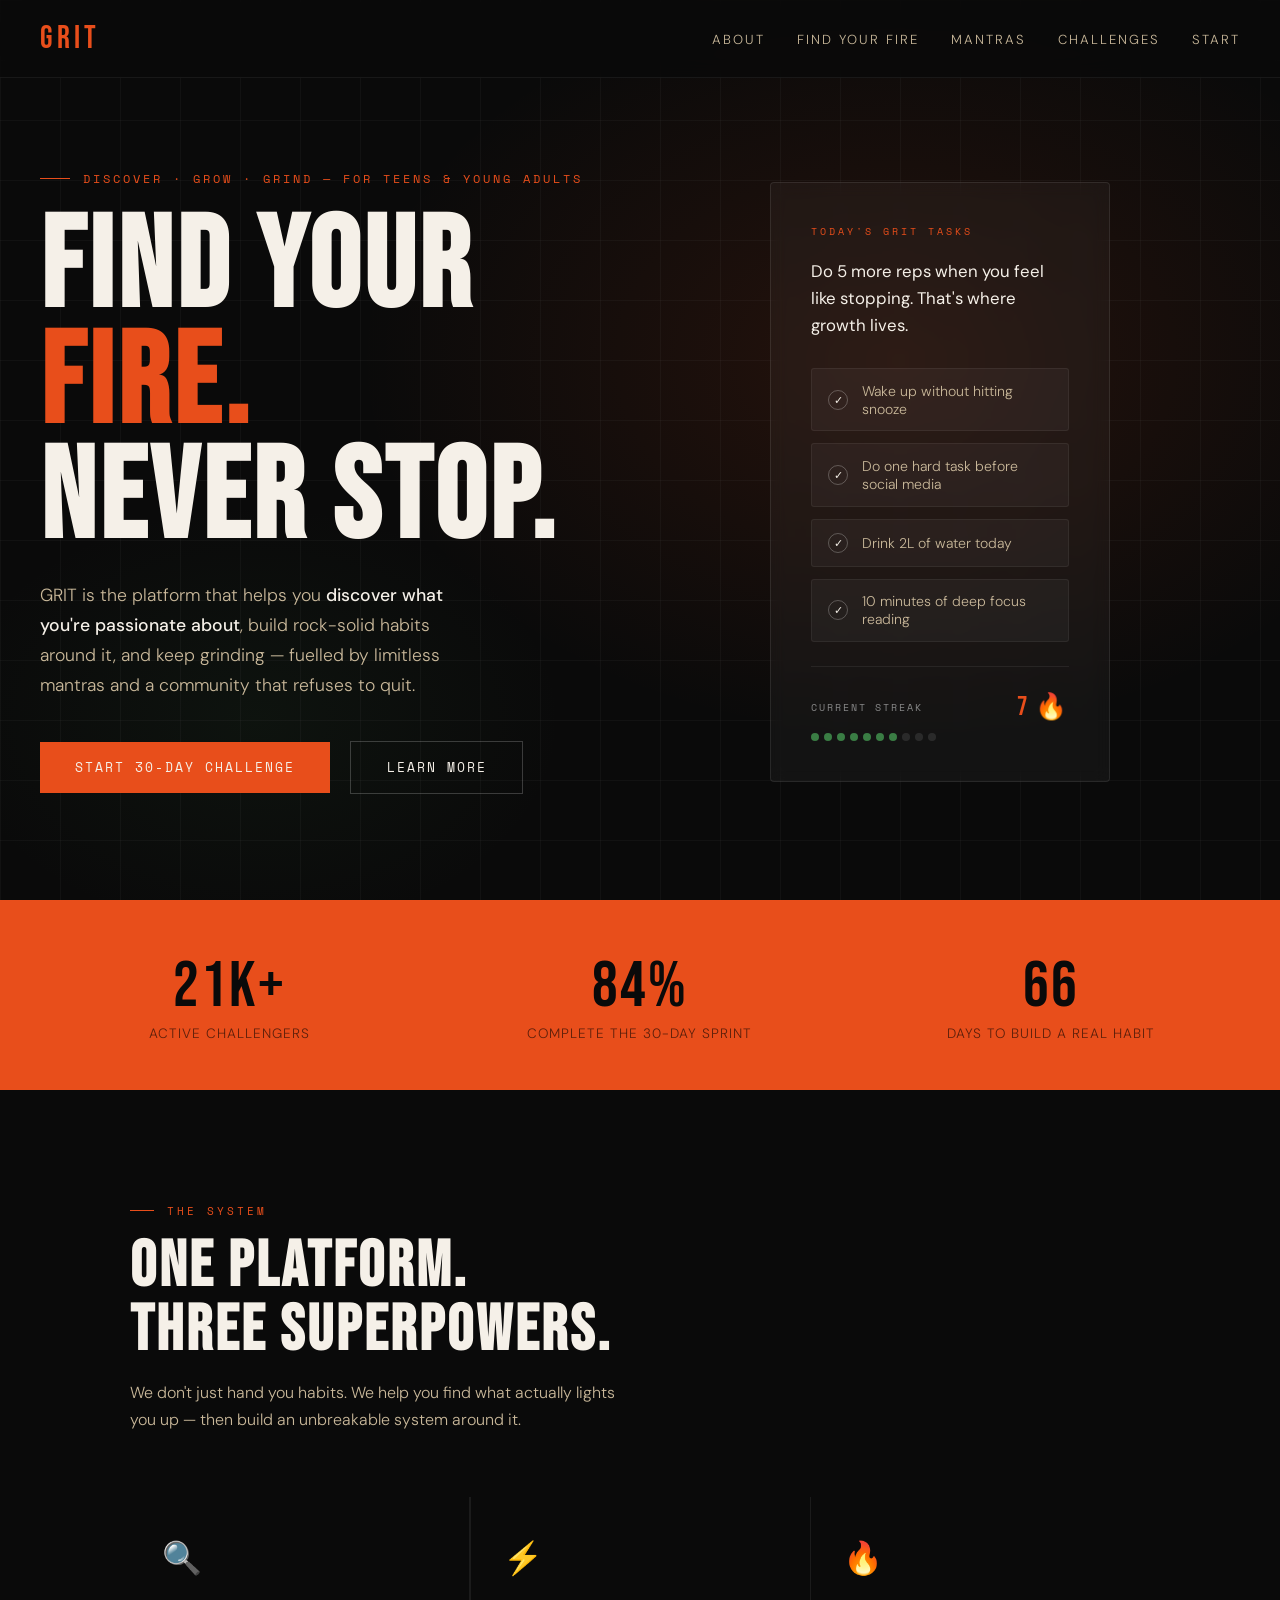
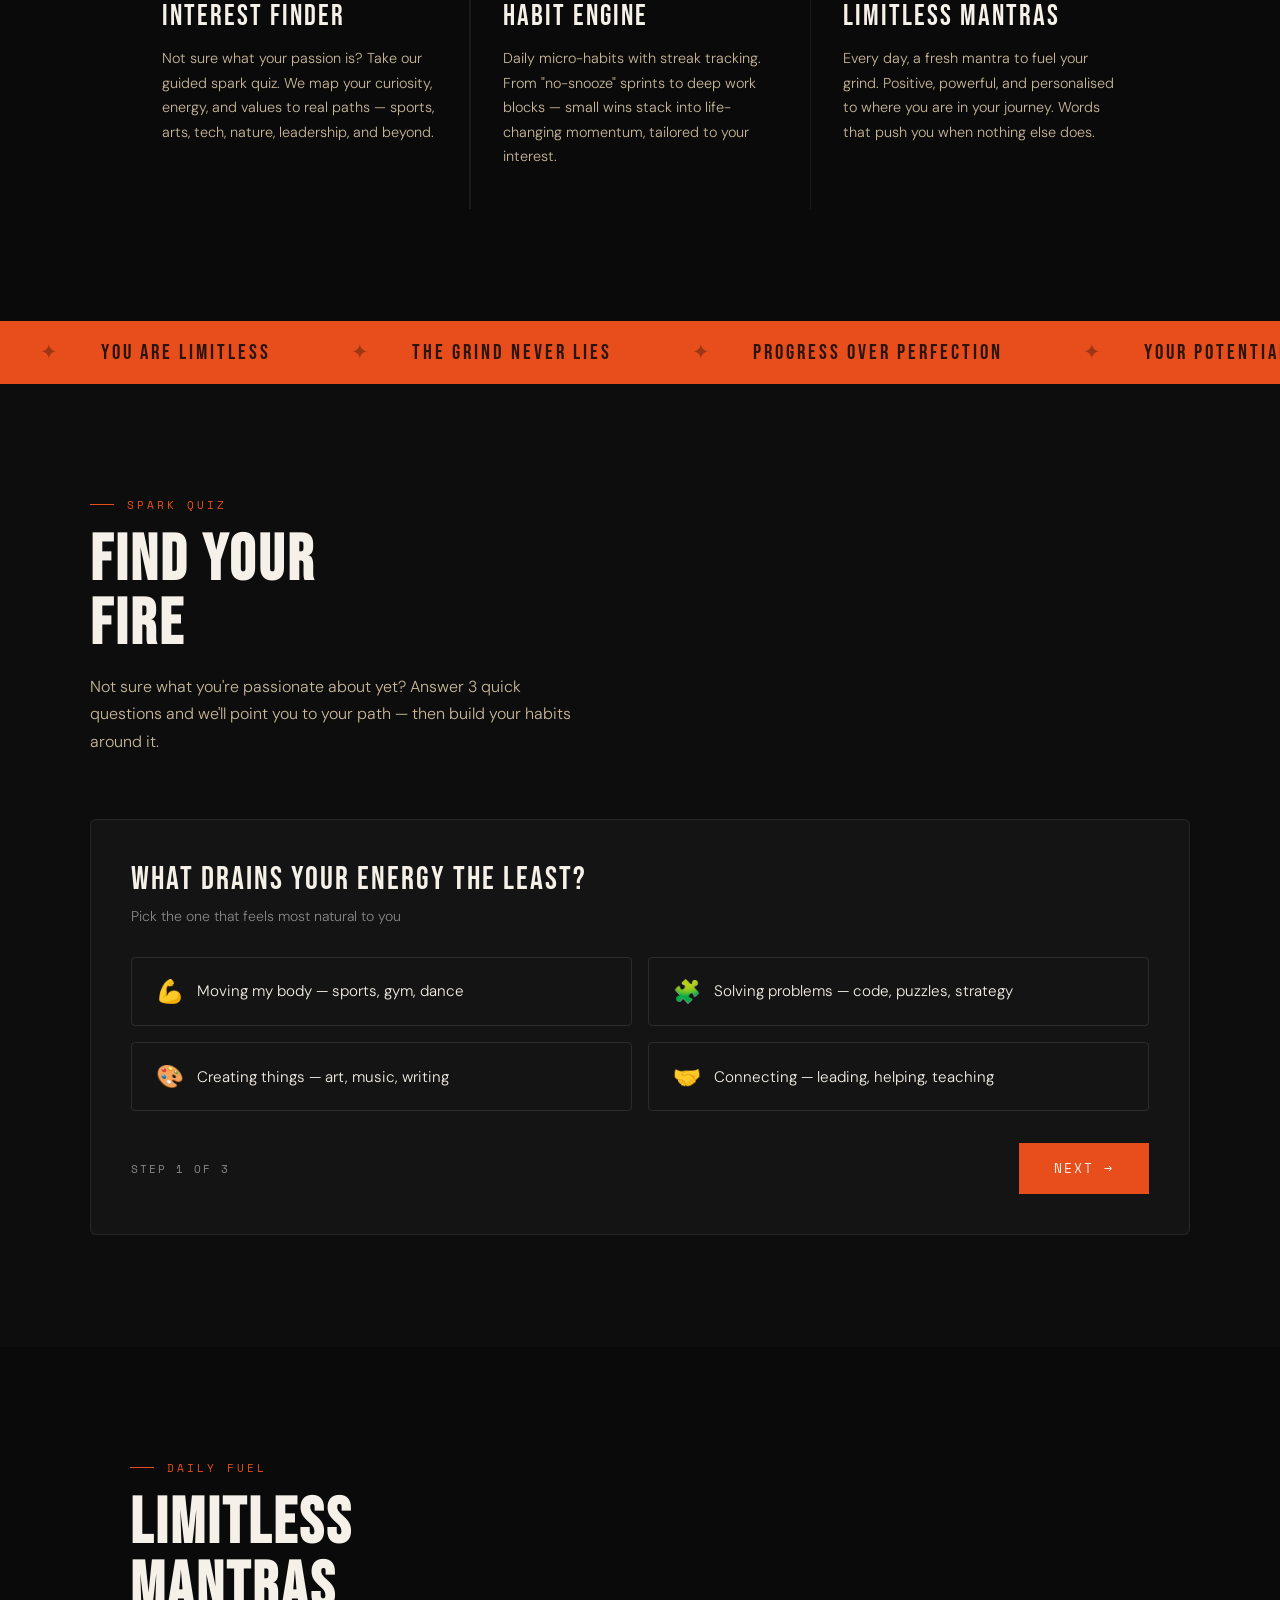
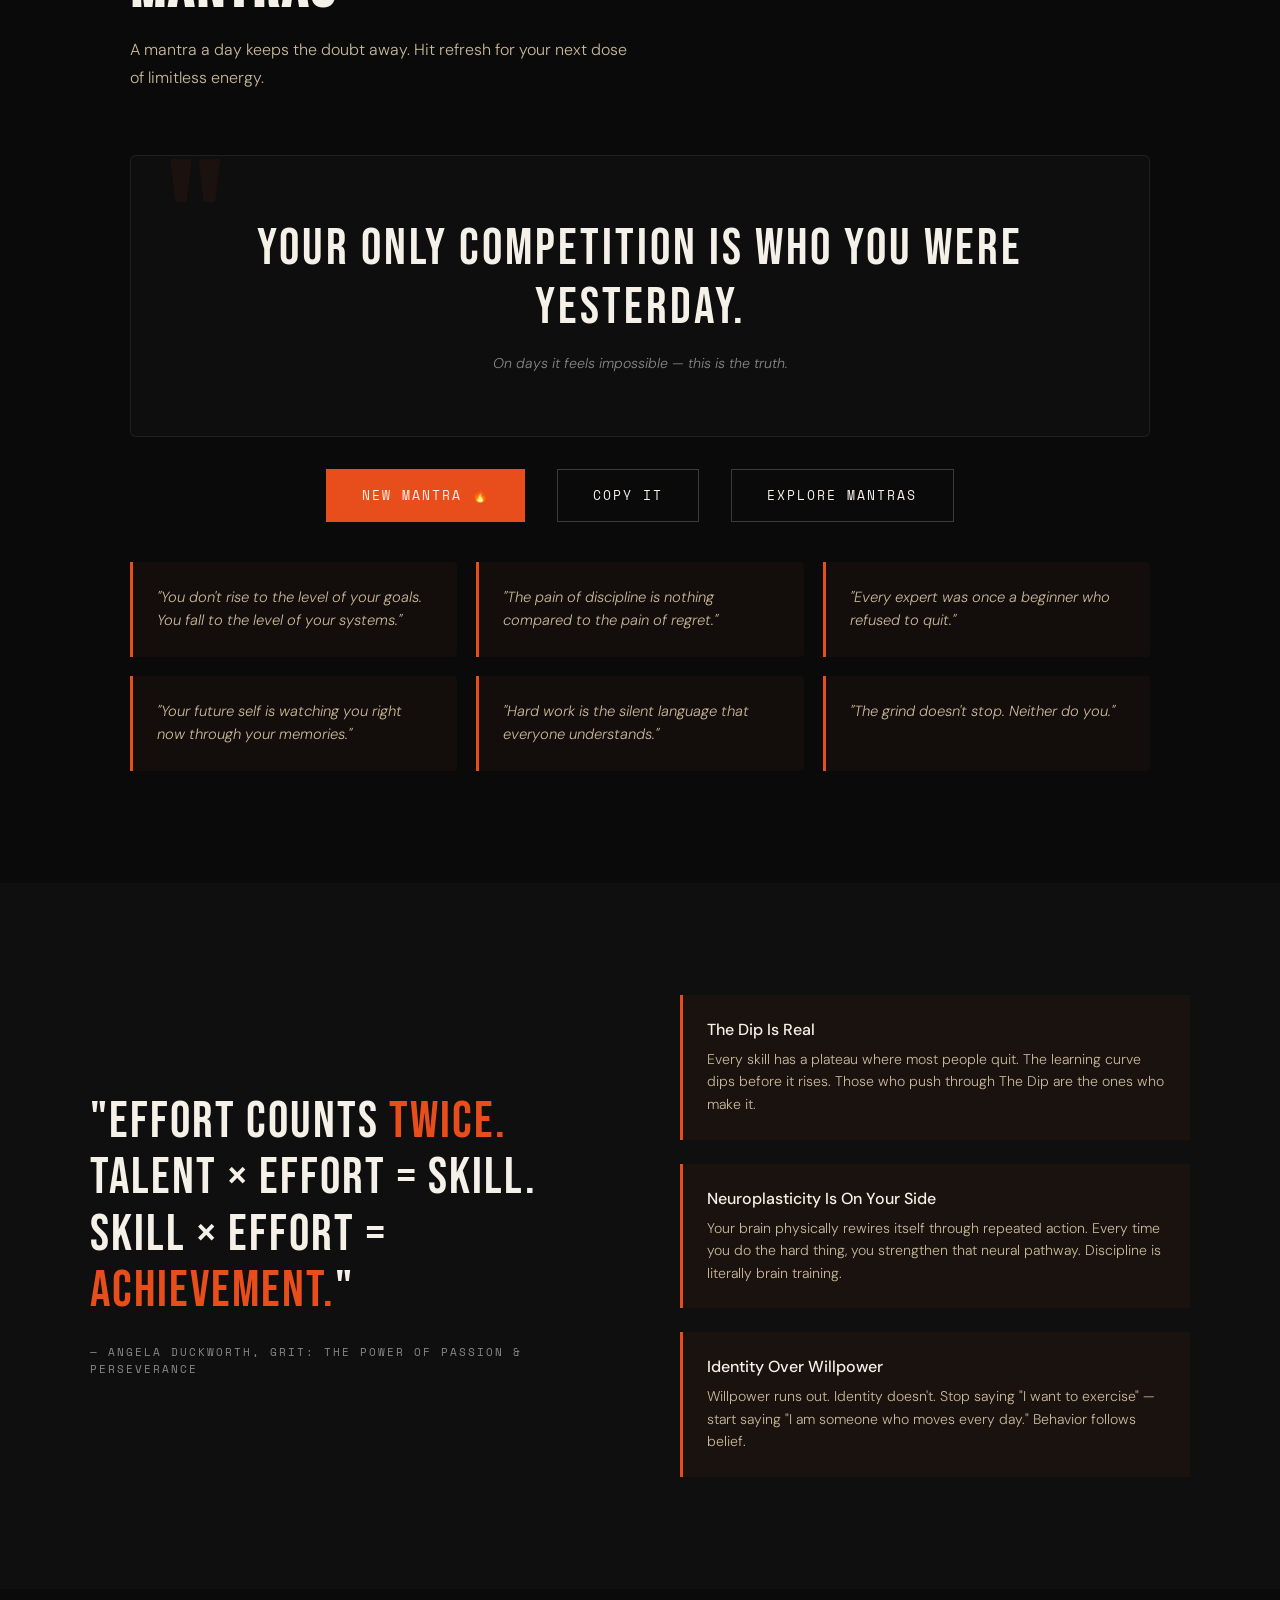
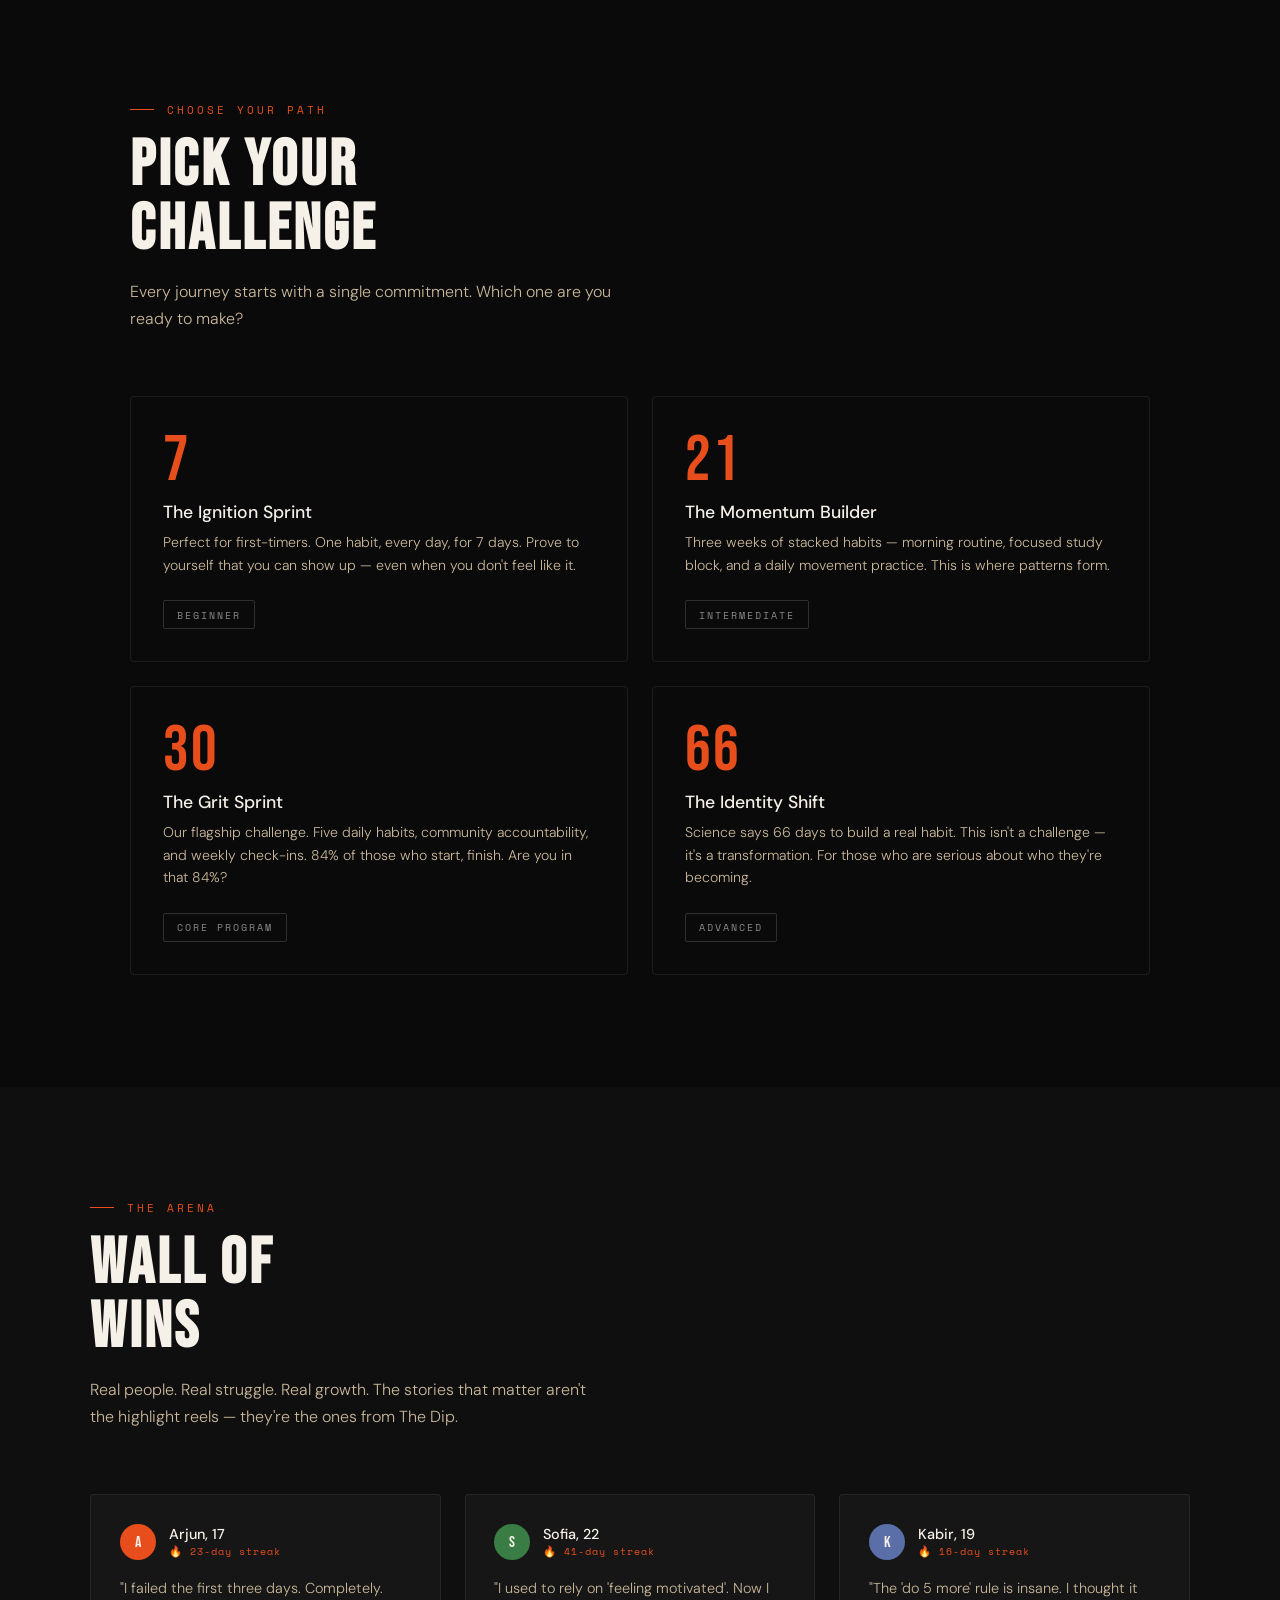
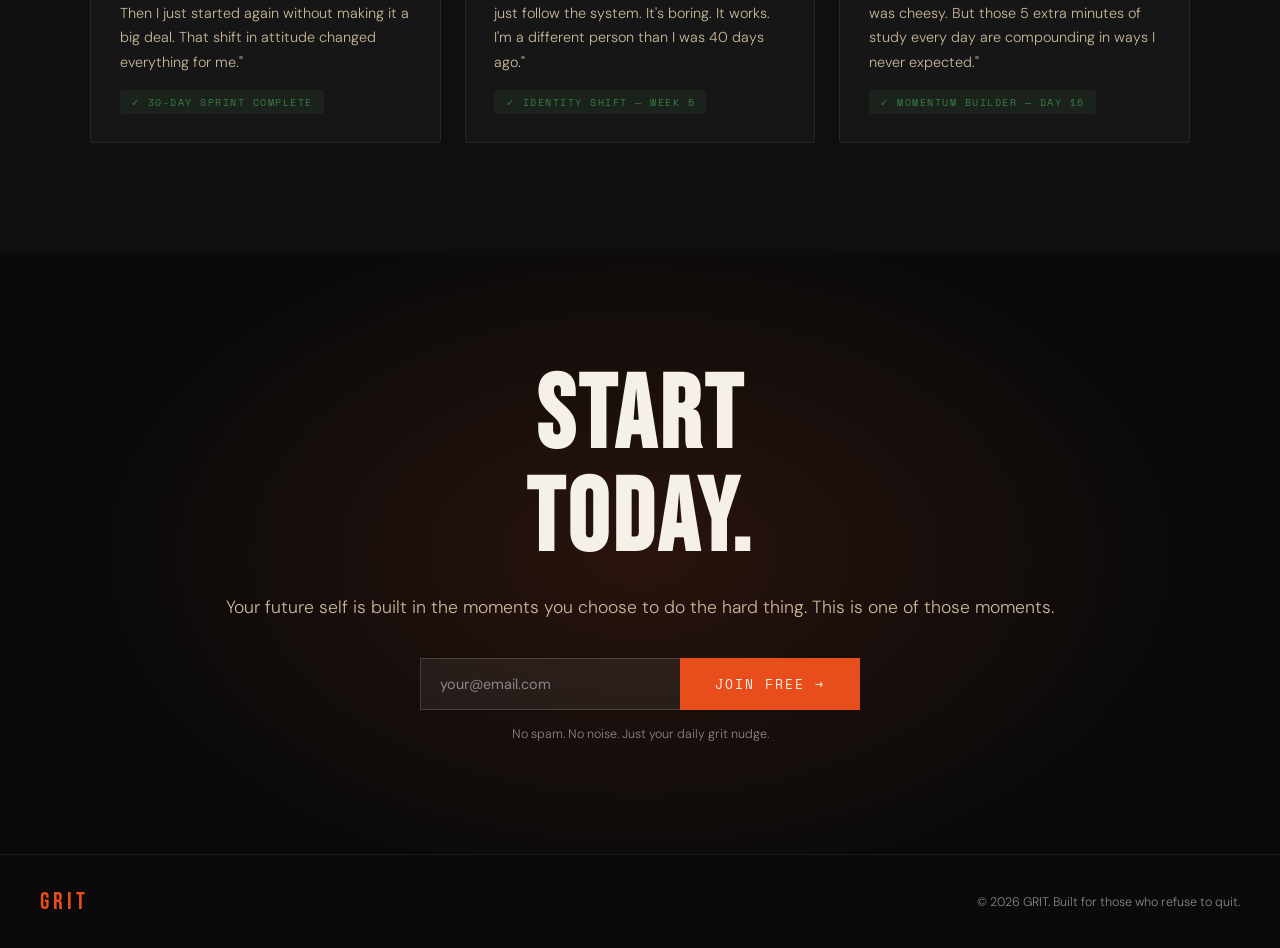
==== index.html @ 8492152d "changes" ====
<!DOCTYPE html>
<html lang="en">
<head>
  
  <meta charset="UTF-8" />
  <meta name="viewport" content="width=device-width, initial-scale=1.0" />
  <title>GRIT — Find Your Fire. Never Stop.</title>

  <!-- Google Fonts -->
  <link rel="preconnect" href="https://fonts.googleapis.com" />
  <link
    href="https://fonts.googleapis.com/css2?family=Bebas+Neue&family=DM+Sans:ital,wght@0,300;0,400;0,500;1,300&family=Space+Mono&display=swap"
    rel="stylesheet"
  />

  <!-- Stylesheet -->
  <link rel="stylesheet" href="styles.css" />
</head>
<body>

<!-- ══════════════════════════════════════
     NAV
══════════════════════════════════════ -->
<nav>
  <a class="nav-logo" href="#">GRIT</a>
  <ul class="nav-links">
    <li><a href="#pillars">About</a></li>
    <li><a href="#interests">Find Your Fire</a></li>
    <li><a href="#mantras">Mantras</a></li>
    <li><a href="#challenge">Challenges</a></li>
    <li><a href="#cta">Start</a></li>
  </ul>
</nav>

<!-- ══════════════════════════════════════
     HERO
══════════════════════════════════════ -->
<section id="hero">
  <div class="hero-bg"></div>
  <div class="hero-bg-grid"></div>

  <div class="hero-left">
    <div class="hero-label">Discover · Grow · Grind — For Teens &amp; Young Adults</div>
    <h1>FIND YOUR<br><span>FIRE.</span><br>NEVER STOP.</h1>
    <p class="hero-sub">
      GRIT is the platform that helps you
      <strong style="color:var(--white);font-weight:500">discover what you're passionate about</strong>,
      build rock-solid habits around it, and keep grinding — fuelled by limitless mantras
      and a community that refuses to quit.
    </p>
    <div>
      <a href="#challenge" class="btn-primary">Start 30-Day Challenge</a>
      <a href="#pillars"   class="btn-ghost">Learn More</a>
    </div>
  </div>

  <div class="hero-right">
    <div class="hero-card">
      <div class="today-label">Today's Grit Tasks</div>
      <p class="today-task">Do 5 more reps when you feel like stopping. That's where growth lives.</p>

      <div class="habit-list" id="habitList">
        <div class="habit-item" onclick="toggleHabit(this)">
          <div class="habit-check">✓</div>
          <span class="habit-text">Wake up without hitting snooze</span>
        </div>
        <div class="habit-item" onclick="toggleHabit(this)">
          <div class="habit-check">✓</div>
          <span class="habit-text">Do one hard task before social media</span>
        </div>
        <div class="habit-item" onclick="toggleHabit(this)">
          <div class="habit-check">✓</div>
          <span class="habit-text">Drink 2L of water today</span>
        </div>
        <div class="habit-item" onclick="toggleHabit(this)">
          <div class="habit-check">✓</div>
          <span class="habit-text">10 minutes of deep focus reading</span>
        </div>
      </div>

      <div class="streak-bar">
        <div class="streak-row">
          <span class="streak-label">Current Streak</span>
          <span class="streak-count" id="streakCount">7 🔥</span>
        </div>
        <div class="streak-dots" id="streakDots"></div>
      </div>
    </div>
  </div>
</section>

<!-- ══════════════════════════════════════
     STATS
══════════════════════════════════════ -->
<section id="stats">
  <div>
    <div class="stat-num">21K+</div>
    <div class="stat-desc">Active Challengers</div>
  </div>
  <div>
    <div class="stat-num">84%</div>
    <div class="stat-desc">Complete the 30-Day Sprint</div>
  </div>
  <div>
    <div class="stat-num">66</div>
    <div class="stat-desc">Days to Build a Real Habit</div>
  </div>
</section>

<!-- ══════════════════════════════════════
     PILLARS
══════════════════════════════════════ -->
<section id="pillars">
  <div class="section-label">The System</div>
  <h2 class="section-title">ONE PLATFORM.<br>THREE SUPERPOWERS.</h2>
  <p class="section-sub">
    We don't just hand you habits. We help you find what actually lights you up
    — then build an unbreakable system around it.
  </p>

  <div class="pillars-grid">
    <div class="pillar-card">
      <div class="pillar-icon">🔍</div>
      <div class="pillar-title">Interest Finder</div>
      <p class="pillar-desc">
        Not sure what your passion is? Take our guided spark quiz. We map your curiosity,
        energy, and values to real paths — sports, arts, tech, nature, leadership, and beyond.
      </p>
    </div>
    <div class="pillar-card">
      <div class="pillar-icon">⚡</div>
      <div class="pillar-title">Habit Engine</div>
      <p class="pillar-desc">
        Daily micro-habits with streak tracking. From "no-snooze" sprints to deep work blocks
        — small wins stack into life-changing momentum, tailored to your interest.
      </p>
    </div>
    <div class="pillar-card">
      <div class="pillar-icon">🔥</div>
      <div class="pillar-title">Limitless Mantras</div>
      <p class="pillar-desc">
        Every day, a fresh mantra to fuel your grind. Positive, powerful, and personalised
        to where you are in your journey. Words that push you when nothing else does.
      </p>
    </div>
  </div>
</section>

<!-- ══════════════════════════════════════
     MANTRA TICKER
══════════════════════════════════════ -->
<div id="mantra-ticker">
  <div class="ticker-track">
    <span class="ticker-item">You are limitless</span>
    <span class="ticker-item">The grind never lies</span>
    <span class="ticker-item">Progress over perfection</span>
    <span class="ticker-item">Your potential is infinite</span>
    <span class="ticker-item">One more rep. One more page. One more day.</span>
    <span class="ticker-item">Winners are made in the moments nobody sees</span>
    <span class="ticker-item">Discipline is freedom</span>
    <span class="ticker-item">You become what you repeatedly do</span>
    <!-- duplicate set for seamless loop -->
    <span class="ticker-item">You are limitless</span>
    <span class="ticker-item">The grind never lies</span>
    <span class="ticker-item">Progress over perfection</span>
    <span class="ticker-item">Your potential is infinite</span>
    <span class="ticker-item">One more rep. One more page. One more day.</span>
    <span class="ticker-item">Winners are made in the moments nobody sees</span>
    <span class="ticker-item">Discipline is freedom</span>
    <span class="ticker-item">You become what you repeatedly do</span>
  </div>
</div>

<!-- ══════════════════════════════════════
     INTEREST FINDER / SPARK QUIZ
══════════════════════════════════════ -->
<section id="interests">
  <div class="interests-inner">
    <div class="section-label">Spark Quiz</div>
    <h2 class="section-title">FIND YOUR<br>FIRE</h2>
    <p class="section-sub">
      Not sure what you're passionate about yet? Answer 3 quick questions and we'll
      point you to your path — then build your habits around it.
    </p>

    <div class="interest-quiz">

      <!-- Step 1 -->
      <div class="quiz-step active" id="step1">
        <div class="quiz-q">What drains your energy the least?</div>
        <div class="quiz-hint">Pick the one that feels most natural to you</div>
        <div class="quiz-options">
          <div class="quiz-opt" onclick="selectOpt(this,'energy','body')">
            <span class="quiz-opt-icon">💪</span> Moving my body — sports, gym, dance
          </div>
          <div class="quiz-opt" onclick="selectOpt(this,'energy','mind')">
            <span class="quiz-opt-icon">🧩</span> Solving problems — code, puzzles, strategy
          </div>
          <div class="quiz-opt" onclick="selectOpt(this,'energy','create')">
            <span class="quiz-opt-icon">🎨</span> Creating things — art, music, writing
          </div>
          <div class="quiz-opt" onclick="selectOpt(this,'energy','people')">
            <span class="quiz-opt-icon">🤝</span> Connecting — leading, helping, teaching
          </div>
        </div>
        <div class="quiz-nav">
          <span class="quiz-progress">STEP 1 OF 3</span>
          <button class="btn-primary" onclick="nextStep(2)">Next →</button>
        </div>
      </div>

      <!-- Step 2 -->
      <div class="quiz-step" id="step2">
        <div class="quiz-q">What would you do if no one was watching?</div>
        <div class="quiz-hint">The thing you'd do for free, just because</div>
        <div class="quiz-options">
          <div class="quiz-opt" onclick="selectOpt(this,'free','train')">
            <span class="quiz-opt-icon">🏃</span> Train, compete, or push my physical limits
          </div>
          <div class="quiz-opt" onclick="selectOpt(this,'free','build')">
            <span class="quiz-opt-icon">🛠</span> Build or design something from scratch
          </div>
          <div class="quiz-opt" onclick="selectOpt(this,'free','explore')">
            <span class="quiz-opt-icon">🌍</span> Explore nature or understand the world
          </div>
          <div class="quiz-opt" onclick="selectOpt(this,'free','express')">
            <span class="quiz-opt-icon">🎭</span> Perform, express, or entertain
          </div>
        </div>
        <div class="quiz-nav">
          <span class="quiz-progress">STEP 2 OF 3</span>
          <button class="btn-primary" onclick="nextStep(3)">Next →</button>
        </div>
      </div>

      <!-- Step 3 -->
      <div class="quiz-step" id="step3">
        <div class="quiz-q">What kind of win would feel the best?</div>
        <div class="quiz-hint">Imagine yourself a year from now</div>
        <div class="quiz-options">
          <div class="quiz-opt" onclick="selectOpt(this,'win','compete')">
            <span class="quiz-opt-icon">🏆</span> Winning a competition or hitting a PR
          </div>
          <div class="quiz-opt" onclick="selectOpt(this,'win','launch')">
            <span class="quiz-opt-icon">🚀</span> Launching something I built
          </div>
          <div class="quiz-opt" onclick="selectOpt(this,'win','impact')">
            <span class="quiz-opt-icon">❤️</span> Seeing someone I helped succeed
          </div>
          <div class="quiz-opt" onclick="selectOpt(this,'win','mastery')">
            <span class="quiz-opt-icon">🎯</span> Mastering a craft I'm proud of
          </div>
        </div>
        <div class="quiz-nav">
          <span class="quiz-progress">STEP 3 OF 3</span>
          <button class="btn-primary" onclick="showResult()">Reveal My Path 🔥</button>
        </div>
      </div>

      <!-- Result -->
      <div class="quiz-result" id="quizResult">
        <div class="result-label">Your Spark Path</div>
        <div class="result-title" id="resultTitle">THE ATHLETE</div>
        <p class="result-desc" id="resultDesc"></p>
        <div class="result-habits" id="resultHabits"></div>
        <button class="btn-primary" onclick="resetQuiz()">Retake Quiz</button>
        <a href="#challenge" class="btn-ghost" style="margin-left:1rem">Start My Challenge →</a>
      </div>

    </div>
  </div>
</section>

<!-- ══════════════════════════════════════
     MANTRAS
══════════════════════════════════════ -->
<section id="mantras">
  <div class="section-label">Daily Fuel</div>
  <h2 class="section-title">LIMITLESS<br>MANTRAS</h2>
  <p class="section-sub">A mantra a day keeps the doubt away. Hit refresh for your next dose of limitless energy.</p>

  <div class="mantra-display">
    <div class="mantra-text" id="mantraText">YOUR ONLY COMPETITION IS WHO YOU WERE YESTERDAY.</div>
    <div class="mantra-sub"  id="mantraSub">On days it feels impossible — this is the truth.</div>
  </div>

  <div class="mantra-controls">
    <button class="btn-primary" onclick="nextMantra()">New Mantra 🔥</button>
    <button class="btn-ghost"   onclick="copyMantra()">Copy It</button>
    <a href="mantras-calm.html" class="btn-ghost">Explore Mantras</a>
  </div>

  <div class="mantra-grid">
    <div class="mantra-card">"You don't rise to the level of your goals. You fall to the level of your systems."</div>
    <div class="mantra-card">"The pain of discipline is nothing compared to the pain of regret."</div>
    <div class="mantra-card">"Every expert was once a beginner who refused to quit."</div>
    <div class="mantra-card">"Your future self is watching you right now through your memories."</div>
    <div class="mantra-card">"Hard work is the silent language that everyone understands."</div>
    <div class="mantra-card">"The grind doesn't stop. Neither do you."</div>
  </div>
</section>

<!-- ══════════════════════════════════════
     SCIENCE
══════════════════════════════════════ -->
<section id="science">
  <div class="science-inner">
    <div>
      <div class="science-quote">
        "Effort counts <em>twice.</em> Talent × Effort = Skill.
        Skill × Effort = <em>Achievement.</em>"
      </div>
      <div class="science-attr">— Angela Duckworth, Grit: The Power of Passion &amp; Perseverance</div>
    </div>
    <div class="science-facts">
      <div class="fact-card">
        <div class="fact-title">The Dip Is Real</div>
        <div class="fact-body">
          Every skill has a plateau where most people quit. The learning curve dips before it rises.
          Those who push through The Dip are the ones who make it.
        </div>
      </div>
      <div class="fact-card">
        <div class="fact-title">Neuroplasticity Is On Your Side</div>
        <div class="fact-body">
          Your brain physically rewires itself through repeated action. Every time you do the hard thing,
          you strengthen that neural pathway. Discipline is literally brain training.
        </div>
      </div>
      <div class="fact-card">
        <div class="fact-title">Identity Over Willpower</div>
        <div class="fact-body">
          Willpower runs out. Identity doesn't. Stop saying "I want to exercise" — start saying
          "I am someone who moves every day." Behavior follows belief.
        </div>
      </div>
    </div>
  </div>
</section>

<!-- ══════════════════════════════════════
     CHALLENGES
══════════════════════════════════════ -->
<section id="challenge">
  <div class="section-label">Choose Your Path</div>
  <h2 class="section-title">PICK YOUR<br>CHALLENGE</h2>
  <p class="section-sub">Every journey starts with a single commitment. Which one are you ready to make?</p>

  <div class="challenge-grid">
    <div class="challenge-card">
      <div class="ch-days">7</div>
      <div class="ch-title">The Ignition Sprint</div>
      <p class="ch-desc">
        Perfect for first-timers. One habit, every day, for 7 days.
        Prove to yourself that you can show up — even when you don't feel like it.
      </p>
      <span class="ch-tag">Beginner</span>
    </div>
    <div class="challenge-card">
      <div class="ch-days">21</div>
      <div class="ch-title">The Momentum Builder</div>
      <p class="ch-desc">
        Three weeks of stacked habits — morning routine, focused study block,
        and a daily movement practice. This is where patterns form.
      </p>
      <span class="ch-tag">Intermediate</span>
    </div>
    <div class="challenge-card">
      <div class="ch-days">30</div>
      <div class="ch-title">The Grit Sprint</div>
      <p class="ch-desc">
        Our flagship challenge. Five daily habits, community accountability, and weekly check-ins.
        84% of those who start, finish. Are you in that 84%?
      </p>
      <span class="ch-tag">Core Program</span>
    </div>
    <div class="challenge-card">
      <div class="ch-days">66</div>
      <div class="ch-title">The Identity Shift</div>
      <p class="ch-desc">
        Science says 66 days to build a real habit. This isn't a challenge — it's a transformation.
        For those who are serious about who they're becoming.
      </p>
      <span class="ch-tag">Advanced</span>
    </div>
  </div>
</section>

<!-- ══════════════════════════════════════
     WALL OF WINS
══════════════════════════════════════ -->
<section id="wins">
  <div class="wins-inner">
    <div class="section-label">The Arena</div>
    <h2 class="section-title">WALL OF<br>WINS</h2>
    <p class="section-sub">
      Real people. Real struggle. Real growth.
      The stories that matter aren't the highlight reels — they're the ones from The Dip.
    </p>

    <div class="wins-grid">
      <div class="win-card">
        <div class="win-meta">
          <div class="win-avatar">A</div>
          <div>
            <div class="win-name">Arjun, 17</div>
            <div class="win-streak">🔥 23-day streak</div>
          </div>
        </div>
        <p class="win-text">
          "I failed the first three days. Completely. Then I just started again without making it a
          big deal. That shift in attitude changed everything for me."
        </p>
        <span class="win-badge">✓ 30-Day Sprint Complete</span>
      </div>

      <div class="win-card">
        <div class="win-meta">
          <div class="win-avatar" style="background:var(--green)">S</div>
          <div>
            <div class="win-name">Sofia, 22</div>
            <div class="win-streak">🔥 41-day streak</div>
          </div>
        </div>
        <p class="win-text">
          "I used to rely on 'feeling motivated'. Now I just follow the system. It's boring.
          It works. I'm a different person than I was 40 days ago."
        </p>
        <span class="win-badge">✓ Identity Shift — Week 5</span>
      </div>

      <div class="win-card">
        <div class="win-meta">
          <div class="win-avatar" style="background:#5a6fa8">K</div>
          <div>
            <div class="win-name">Kabir, 19</div>
            <div class="win-streak">🔥 16-day streak</div>
          </div>
        </div>
        <p class="win-text">
          "The 'do 5 more' rule is insane. I thought it was cheesy. But those 5 extra minutes of
          study every day are compounding in ways I never expected."
        </p>
        <span class="win-badge">✓ Momentum Builder — Day 16</span>
      </div>
    </div>
  </div>
</section>

<!-- ══════════════════════════════════════
     CTA
══════════════════════════════════════ -->
<section id="cta">
  <div class="cta-bg"></div>
  <div class="cta-inner">
    <h2 class="cta-title">START<br>TODAY.</h2>
    <p class="cta-sub">
      Your future self is built in the moments you choose to do the hard thing.
      This is one of those moments.
    </p>
    <div class="cta-input-row">
      <input class="cta-input" type="email" placeholder="your@email.com" />
      <button class="btn-primary" style="white-space:nowrap">Join Free →</button>
    </div>
    <p class="cta-note">No spam. No noise. Just your daily grit nudge.</p>
  </div>
</section>

<!-- ══════════════════════════════════════
     FOOTER
══════════════════════════════════════ -->
<footer>
  <div class="footer-logo">GRIT</div>
  <div class="footer-copy">© 2026 GRIT. Built for those who refuse to quit.</div>
</footer>

<!-- JavaScript -->
<script src="main.js"></script>

</body>
</html>
---- styles.css ----
/* ============================================================
   GRIT — styles.css
   Global styles, layout, components, animations, responsive
   ============================================================ */

/* ── TOKENS ── */
:root {
  --black:       #0a0a0a;
  --white:       #f5f0e8;
  --cream:       #ede8dc;
  --orange:      #e84e1b;
  --orange-dim:  #b83c14;
  --green:       #3a7d44;
  --green-light: #c8e6c9;
  --sand:        #c9b89a;
  --muted:       #888;
}

/* ── CHALLENGE THEMES (scoped to challenge pages only) ── */
body[data-challenge-days] {
  --cream: #f3f0ea;
  --muted: #9696a4;
}

/* 7-day: blue */
body[data-challenge-days="7"] {
  --black: #070f1b;
  --white: #eef6ff;
  --sand:  #bad8f4;
  --orange: #4d9eff;
  --orange-dim: #2f7edd;
  --green: #4aa6c8;
}
body[data-challenge-days="7"] .hero-bg {
  background:
    radial-gradient(ellipse 65% 62% at 72% 32%, rgba(77,158,255,0.26) 0%, transparent 72%),
    radial-gradient(ellipse 55% 45% at 18% 82%, rgba(44,120,220,0.16) 0%, transparent 65%),
    radial-gradient(ellipse 38% 35% at 35% 22%, rgba(103,178,255,0.11) 0%, transparent 68%);
}

/* 21-day: moss */
body[data-challenge-days="21"] {
  --black: #0b130d;
  --white: #f3fbf1;
  --sand:  #c9e2b9;
  --orange: #7ba85a;
  --orange-dim: #5f8746;
  --green: #6f9760;
}
body[data-challenge-days="21"] .hero-bg {
  background:
    radial-gradient(ellipse 62% 60% at 72% 34%, rgba(123,168,90,0.24) 0%, transparent 72%),
    radial-gradient(ellipse 50% 46% at 20% 80%, rgba(102,145,77,0.16) 0%, transparent 62%),
    radial-gradient(ellipse 42% 34% at 36% 24%, rgba(146,188,118,0.10) 0%, transparent 66%);
}

/* 30-day: maroon */
body[data-challenge-days="30"] {
  --black: #19070b;
  --white: #fff1f3;
  --sand:  #f0c1c8;
  --orange: #a94457;
  --orange-dim: #8a3346;
  --green: #8f5a63;
}
body[data-challenge-days="30"] .hero-bg {
  background:
    radial-gradient(ellipse 62% 60% at 72% 34%, rgba(169,68,87,0.25) 0%, transparent 72%),
    radial-gradient(ellipse 50% 44% at 20% 80%, rgba(128,43,63,0.16) 0%, transparent 62%),
    radial-gradient(ellipse 40% 35% at 36% 24%, rgba(191,91,109,0.10) 0%, transparent 66%);
}

/* 66-day: deeper maroon */
body[data-challenge-days="66"] {
  --black: #15050d;
  --white: #fff0f6;
  --sand:  #e8bccf;
  --orange: #8b2f52;
  --orange-dim: #6b213f;
  --green: #7a4c60;
}
body[data-challenge-days="66"] .hero-bg {
  background:
    radial-gradient(ellipse 62% 62% at 74% 34%, rgba(232, 143, 177, 0.27) 0%, transparent 74%),
    radial-gradient(ellipse 50% 44% at 18% 82%, rgba(204, 63, 192, 0.16) 0%, transparent 64%),
    radial-gradient(ellipse 38% 32% at 34% 22%, rgba(165, 80, 221, 0.1) 0%, transparent 66%);
}

body[data-challenge-days] .hero-bg-grid {
  background-image:
    linear-gradient(rgba(255,255,255,0.04) 1px, transparent 1px),
    linear-gradient(90deg, rgba(255,255,255,0.04) 1px, transparent 1px);
}

body[data-challenge-days] nav {
  background: rgba(10,10,10,0.78);
}

/* Glass-depth treatment on challenge pages */
body[data-challenge-days] .hero-card,
body[data-challenge-days] .mantra-display,
body[data-challenge-days] #journey-story .streak-bar,
body[data-challenge-days] .mantra-card {
  background: linear-gradient(145deg, rgba(255,255,255,0.10), rgba(255,255,255,0.03));
  border: 1px solid rgba(255,255,255,0.16);
  box-shadow:
    inset 0 1px 0 rgba(255,255,255,0.12),
    0 10px 40px rgba(0,0,0,0.26);
  backdrop-filter: blur(10px);
}

body[data-challenge-days] .hero-right {
  flex-direction: column;
  gap: 1rem;
}

body[data-challenge-days] .challenge-visual {
  width: 340px;
  border: 1px solid rgba(255,255,255,0.18);
  border-radius: 6px;
  overflow: hidden;
  background: rgba(255,255,255,0.04);
  box-shadow:
    inset 0 1px 0 rgba(255,255,255,0.12),
    0 10px 36px rgba(0,0,0,0.25);
}
body[data-challenge-days] .challenge-visual img {
  display: block;
  width: 100%;
  height: 150px;
  object-fit: cover;
}
body[data-challenge-days] .challenge-visual-caption {
  font-family: 'Space Mono', monospace;
  font-size: 0.62rem;
  letter-spacing: 1.5px;
  text-transform: uppercase;
  color: var(--sand);
  padding: 0.7rem 0.9rem;
  border-top: 1px solid rgba(255,255,255,0.12);
}

body[data-challenge-days] .challenge-side-card .mantra-grid {
  grid-template-columns: 1fr;
  margin-top: 1rem;
}
body[data-challenge-days] .challenge-side-card .mantra-card {
  font-size: 0.8rem;
}

body[data-challenge-days] .challenge-carousel-modal {
  position: fixed;
  inset: 0;
  background: rgba(5,7,12,0.72);
  z-index: 220;
  display: none;
  align-items: center;
  justify-content: center;
  padding: 1.2rem;
}
body[data-challenge-days] .challenge-carousel-modal.open { display: flex; }

body[data-challenge-days] .challenge-carousel-shell {
  width: min(1040px, 97vw);
  border: 1px solid rgba(255,255,255,0.18);
  border-radius: 8px;
  padding: 1.35rem 1.4rem 1.5rem;
  background: linear-gradient(155deg, rgba(255,255,255,0.08), rgba(255,255,255,0.03));
  box-shadow: 0 24px 80px rgba(0,0,0,0.4);
  backdrop-filter: blur(14px);
}
body[data-challenge-days] .challenge-carousel-close { margin-left: auto; display: block; }

body[data-challenge-days] .challenge-carousel-track {
  display: flex;
  overflow-x: auto;
  gap: 0.8rem;
  margin-top: 0.8rem;
  padding: 0.3rem 0 0.1rem;
  scrollbar-width: none;
  -ms-overflow-style: none;
}
body[data-challenge-days] .challenge-carousel-track::-webkit-scrollbar {
  display: none;
}
body[data-challenge-days] .challenge-carousel-card {
  flex: 0 0 calc((100% - 2.4rem) / 4);
  display: flex;
  flex-direction: column;
  justify-content: center;
  align-items: center;
  text-align: center;
  text-decoration: none;
  color: var(--white);
  border: 1px solid rgba(255,255,255,0.2);
  border-radius: 8px;
  padding: 1rem 0.9rem 1.1rem;
  min-height: 160px;
  font-family: 'Bebas Neue', sans-serif;
  letter-spacing: 1px;
  font-size: 1.35rem;
  line-height: 1.1;
  position: relative;
  overflow: hidden;
}
body[data-challenge-days] .challenge-carousel-card::before {
  content: '✦';
  position: absolute;
  top: 0.45rem;
  right: 0.6rem;
  font-size: 0.82rem;
  color: rgba(233, 197, 104, 0.92);
  opacity: 0.9;
}
body[data-challenge-days] .challenge-carousel-card span {
  display: block;
  font-family: 'Space Mono', monospace;
  font-size: 0.6rem;
  letter-spacing: 2px;
  margin-bottom: 0.6rem;
  opacity: 0.82;
  text-transform: uppercase;
}
body[data-challenge-days] .challenge-carousel-card.tint-blue { background: rgba(77,158,255,0.18); }
body[data-challenge-days] .challenge-carousel-card.tint-moss { background: rgba(123,168,90,0.2); }
body[data-challenge-days] .challenge-carousel-card.tint-maroon { background: rgba(169,68,87,0.22); }
body[data-challenge-days] .challenge-carousel-card.tint-deep-maroon { background: rgba(139,47,82,0.24); }
body[data-challenge-days] .challenge-carousel-card:hover {
  transform: translateY(-3px) scale(1.01);
  border-color: #d4af37;
  box-shadow:
    inset 0 0 0 1px rgba(212,175,55,0.35),
    0 12px 28px rgba(0,0,0,0.3);
}

body[data-challenge-days] .challenge-carousel-controls {
  display: flex;
  justify-content: flex-end;
  gap: 0.6rem;
  margin-top: 1rem;
}

body[data-challenge-days] #journey-story .streak-bar {
  padding: 1rem 1.1rem;
  border-radius: 8px;
}
body[data-challenge-days] #journey-story .streak-label::before {
  content: '◆ ';
  color: #d4af37;
}
body[data-challenge-days] #journey-story .mantra-card {
  padding: 1.1rem 1.2rem;
}

body[data-challenge-days] #journey-story {
  position: relative;
  overflow: hidden;
}

body[data-challenge-days] #journey-story::before {
  content: '';
  position: absolute;
  inset: 0;
  pointer-events: none;
  background:
    radial-gradient(circle at 12% 20%, rgba(255,255,255,0.06), transparent 30%),
    radial-gradient(circle at 88% 72%, rgba(255,255,255,0.04), transparent 32%);
}

/* ── RESET ── */
*, *::before, *::after { box-sizing: border-box; margin: 0; padding: 0; }
html { scroll-behavior: smooth; }
body {
  background: var(--black);
  color: var(--white);
  font-family: 'DM Sans', sans-serif;
  font-weight: 300;
  overflow-x: hidden;
}

/* ── NAV ── */
nav {
  position: fixed; top: 0; left: 0; right: 0; z-index: 100;
  display: flex; align-items: center; justify-content: space-between;
  padding: 1.2rem 2.5rem;
  background: rgba(10,10,10,0.85);
  backdrop-filter: blur(12px);
  border-bottom: 1px solid rgba(255,255,255,0.06);
}
.nav-logo {
  font-family: 'Bebas Neue', sans-serif;
  font-size: 2rem;
  letter-spacing: 4px;
  color: var(--orange);
  text-decoration: none;
}
.nav-links { display: flex; gap: 2rem; list-style: none; }
.nav-links a {
  color: var(--sand);
  text-decoration: none;
  font-size: 0.82rem;
  letter-spacing: 2px;
  text-transform: uppercase;
  transition: color 0.2s;
}
.nav-links a:hover { color: var(--white); }

/* ── HERO ── */
#hero {
  min-height: 100vh;
  display: grid;
  grid-template-columns: 1fr 1fr;
  align-items: center;
  padding: 8rem 2.5rem 4rem;
  position: relative;
  overflow: hidden;
}
.hero-bg {
  position: absolute; inset: 0; z-index: 0;
  background:
    radial-gradient(ellipse 60% 60% at 70% 40%, rgba(232,78,27,0.12) 0%, transparent 70%),
    radial-gradient(ellipse 40% 40% at 20% 80%, rgba(58,125,68,0.08) 0%, transparent 60%);
}
.hero-bg-grid {
  position: absolute; inset: 0; z-index: 0;
  background-image:
    linear-gradient(rgba(255,255,255,0.03) 1px, transparent 1px),
    linear-gradient(90deg, rgba(255,255,255,0.03) 1px, transparent 1px);
  background-size: 60px 60px;
}
.hero-left { position: relative; z-index: 1; }
.hero-label {
  font-family: 'Space Mono', monospace;
  font-size: 0.72rem;
  letter-spacing: 3px;
  color: var(--orange);
  text-transform: uppercase;
  margin-bottom: 1.5rem;
  display: flex; align-items: center; gap: 0.8rem;
}
.hero-label::before { content: ''; width: 30px; height: 1px; background: var(--orange); }
h1 {
  font-family: 'Bebas Neue', sans-serif;
  font-size: clamp(5rem, 10vw, 9rem);
  line-height: 0.9;
  letter-spacing: 4px;
  margin-bottom: 1.5rem;
}
h1 span { color: var(--orange); }
.hero-sub {
  font-size: 1.1rem;
  line-height: 1.7;
  color: var(--sand);
  max-width: 420px;
  margin-bottom: 2.5rem;
}

/* ── BUTTONS ── */
.btn-primary {
  display: inline-block;
  background: var(--orange);
  color: var(--white);
  padding: 1rem 2.2rem;
  font-family: 'Space Mono', monospace;
  font-size: 0.8rem;
  letter-spacing: 2px;
  text-transform: uppercase;
  text-decoration: none;
  border: none; cursor: pointer;
  transition: background 0.2s, transform 0.15s;
}
.btn-primary:hover { background: var(--orange-dim); transform: translateY(-2px); }
.btn-ghost {
  display: inline-block;
  background: transparent;
  color: var(--white);
  padding: 1rem 2.2rem;
  font-family: 'Space Mono', monospace;
  font-size: 0.8rem;
  letter-spacing: 2px;
  text-transform: uppercase;
  text-decoration: none;
  border: 1px solid rgba(255,255,255,0.2);
  cursor: pointer;
  transition: border-color 0.2s, transform 0.15s;
  margin-left: 1rem;
}
.btn-ghost:hover { border-color: var(--white); transform: translateY(-2px); }

/* ── HERO CARD ── */
.hero-right {
  position: relative; z-index: 1;
  display: flex; align-items: center; justify-content: center;
}
.hero-card {
  background: rgba(255,255,255,0.04);
  border: 1px solid rgba(255,255,255,0.09);
  border-radius: 4px;
  padding: 2.5rem;
  width: 340px;
  backdrop-filter: blur(8px);
}
.today-label {
  font-family: 'Space Mono', monospace;
  font-size: 0.65rem;
  letter-spacing: 3px;
  color: var(--orange);
  text-transform: uppercase;
  margin-bottom: 1.2rem;
}
.today-task {
  font-size: 1.05rem;
  line-height: 1.6;
  color: var(--white);
  margin-bottom: 1.8rem;
  font-weight: 400;
}
.habit-list { display: flex; flex-direction: column; gap: 0.75rem; }
.habit-item {
  display: flex; align-items: center; gap: 0.9rem;
  padding: 0.8rem 1rem;
  background: rgba(255,255,255,0.04);
  border-radius: 3px;
  border: 1px solid rgba(255,255,255,0.06);
  cursor: pointer;
  transition: background 0.2s;
  user-select: none;
}
.habit-item:hover { background: rgba(255,255,255,0.08); }
.habit-item.done { opacity: 0.5; }
.habit-item.done .habit-check { background: var(--green); border-color: var(--green); }
.habit-item.done .habit-text { text-decoration: line-through; }
.habit-check {
  width: 20px; height: 20px;
  border: 1.5px solid rgba(255,255,255,0.25);
  border-radius: 50%;
  flex-shrink: 0;
  display: flex; align-items: center; justify-content: center;
  transition: background 0.2s;
  font-size: 0.7rem;
}
.habit-text { font-size: 0.88rem; color: var(--sand); }
.streak-bar {
  margin-top: 1.5rem;
  padding-top: 1.5rem;
  border-top: 1px solid rgba(255,255,255,0.07);
}
.streak-row { display: flex; justify-content: space-between; align-items: center; margin-bottom: 0.6rem; }
.streak-label { font-family: 'Space Mono', monospace; font-size: 0.65rem; letter-spacing: 2px; color: var(--muted); text-transform: uppercase; }
.streak-count { font-family: 'Bebas Neue', sans-serif; font-size: 1.6rem; color: var(--orange); letter-spacing: 2px; }
.streak-dots { display: flex; gap: 5px; }
.dot { width: 8px; height: 8px; border-radius: 50%; background: rgba(255,255,255,0.1); }
.dot.active { background: var(--orange); }
.dot.done { background: var(--green); }

/* ── STATS ── */
#stats {
  background: var(--orange);
  padding: 3rem 2.5rem;
  display: grid;
  grid-template-columns: repeat(3, 1fr);
  text-align: center;
  gap: 2rem;
}
.stat-num {
  font-family: 'Bebas Neue', sans-serif;
  font-size: 4rem;
  letter-spacing: 2px;
  color: var(--black);
}
.stat-desc {
  font-size: 0.85rem;
  color: rgba(0,0,0,0.6);
  letter-spacing: 1px;
  text-transform: uppercase;
}

/* ── SHARED SECTION TYPOGRAPHY ── */
.section-label {
  font-family: 'Space Mono', monospace;
  font-size: 0.7rem;
  letter-spacing: 3px;
  color: var(--orange);
  text-transform: uppercase;
  margin-bottom: 1rem;
  display: flex; align-items: center; gap: 0.8rem;
}
.section-label::before { content: ''; width: 24px; height: 1px; background: var(--orange); }
.section-title {
  font-family: 'Bebas Neue', sans-serif;
  font-size: clamp(3rem, 5vw, 5rem);
  letter-spacing: 3px;
  line-height: 1;
  margin-bottom: 1rem;
}
.section-sub { font-size: 1rem; color: var(--sand); max-width: 500px; line-height: 1.7; margin-bottom: 4rem; }

/* ── PILLARS ── */
#pillars {
  padding: 7rem 2.5rem;
  max-width: 1100px;
  margin: 0 auto;
}
.pillars-grid { display: grid; grid-template-columns: repeat(3, 1fr); gap: 1.5px; background: rgba(255,255,255,0.07); }
.pillar-card {
  background: var(--black);
  padding: 2.5rem 2rem;
  transition: background 0.2s;
}
.pillar-card:hover { background: #111; }
.pillar-icon { font-size: 2rem; margin-bottom: 1.2rem; }
.pillar-title {
  font-family: 'Bebas Neue', sans-serif;
  font-size: 1.8rem;
  letter-spacing: 2px;
  margin-bottom: 0.8rem;
  color: var(--white);
}
.pillar-desc { font-size: 0.9rem; color: var(--sand); line-height: 1.7; }

/* ── MANTRA TICKER ── */
#mantra-ticker {
  background: var(--orange);
  padding: 1.2rem 0;
  overflow: hidden;
  white-space: nowrap;
}
.ticker-track {
  display: inline-flex;
  animation: tickerScroll 28s linear infinite;
}
.ticker-item {
  font-family: 'Bebas Neue', sans-serif;
  font-size: 1.3rem;
  letter-spacing: 3px;
  color: var(--black);
  padding: 0 2.5rem;
  opacity: 0.85;
}
.ticker-item::before { content: '✦'; margin-right: 2.5rem; opacity: 0.4; }
@keyframes tickerScroll {
  from { transform: translateX(0); }
  to   { transform: translateX(-50%); }
}

/* ── INTEREST FINDER ── */
#interests {
  background: #0d0d0d;
  padding: 7rem 2.5rem;
}
.interests-inner { max-width: 1100px; margin: 0 auto; }
.interest-quiz {
  margin-top: 3rem;
  background: rgba(255,255,255,0.03);
  border: 1px solid rgba(255,255,255,0.08);
  border-radius: 6px;
  padding: 2.5rem;
}
.quiz-step { display: none; }
.quiz-step.active { display: block; }
.quiz-q {
  font-family: 'Bebas Neue', sans-serif;
  font-size: 2rem;
  letter-spacing: 2px;
  margin-bottom: 0.5rem;
}
.quiz-hint { font-size: 0.88rem; color: var(--muted); margin-bottom: 2rem; }
.quiz-options {
  display: grid;
  grid-template-columns: repeat(2, 1fr);
  gap: 1rem;
}
.quiz-opt {
  padding: 1.2rem 1.5rem;
  border: 1px solid rgba(255,255,255,0.1);
  border-radius: 4px;
  cursor: pointer;
  transition: border-color 0.2s, background 0.2s;
  font-size: 0.95rem;
  display: flex; align-items: center; gap: 0.8rem;
}
.quiz-opt:hover { border-color: var(--orange); background: rgba(232,78,27,0.07); }
.quiz-opt.selected { border-color: var(--orange); background: rgba(232,78,27,0.12); }
.quiz-opt-icon { font-size: 1.4rem; }
.quiz-nav { display: flex; justify-content: space-between; align-items: center; margin-top: 2rem; }
.quiz-progress {
  font-family: 'Space Mono', monospace;
  font-size: 0.7rem;
  color: var(--muted);
  letter-spacing: 2px;
}
.quiz-result { display: none; }
.quiz-result.active { display: block; }
.result-label {
  font-family: 'Space Mono', monospace;
  font-size: 0.65rem;
  letter-spacing: 3px;
  color: var(--orange);
  text-transform: uppercase;
  margin-bottom: 0.8rem;
}
.result-title {
  font-family: 'Bebas Neue', sans-serif;
  font-size: 3rem;
  letter-spacing: 3px;
  margin-bottom: 1rem;
}
.result-desc { font-size: 1rem; color: var(--sand); line-height: 1.7; margin-bottom: 1.5rem; max-width: 540px; }
.result-habits { display: flex; flex-wrap: wrap; gap: 0.6rem; margin-bottom: 2rem; }
.result-habit-tag {
  font-family: 'Space Mono', monospace;
  font-size: 0.65rem;
  letter-spacing: 1.5px;
  text-transform: uppercase;
  padding: 0.35rem 0.8rem;
  background: rgba(232,78,27,0.12);
  border: 1px solid rgba(232,78,27,0.3);
  color: var(--orange);
  border-radius: 2px;
}

/* ── MANTRAS SECTION ── */
#mantras {
  padding: 7rem 2.5rem;
  max-width: 1100px; margin: 0 auto;
}
.mantra-display {
  margin-top: 3rem;
  text-align: center;
  padding: 4rem 2rem;
  border: 1px solid rgba(255,255,255,0.07);
  border-radius: 6px;
  background: rgba(255,255,255,0.02);
  position: relative; overflow: hidden;
}
.mantra-display::before {
  content: '"';
  position: absolute; top: -1rem; left: 2rem;
  font-family: 'Bebas Neue', sans-serif;
  font-size: 12rem;
  color: rgba(232,78,27,0.06);
  line-height: 1;
  pointer-events: none;
}
.mantra-text {
  font-family: 'Bebas Neue', sans-serif;
  font-size: clamp(2.2rem, 4vw, 4rem);
  letter-spacing: 3px;
  line-height: 1.15;
  color: var(--white);
  transition: opacity 0.4s ease;
}
.mantra-sub {
  margin-top: 1rem;
  font-size: 0.88rem;
  color: var(--muted);
  font-style: italic;
  transition: opacity 0.4s ease;
}
.mantra-controls {
  display: flex; justify-content: center; gap: 1rem; margin-top: 2rem;
}
.mantra-grid {
  display: grid;
  grid-template-columns: repeat(3, 1fr);
  gap: 1.2rem;
  margin-top: 2.5rem;
}
.mantra-card {
  padding: 1.5rem;
  border-left: 3px solid var(--orange);
  background: rgba(232,78,27,0.04);
  border-radius: 0 4px 4px 0;
  font-size: 0.92rem;
  line-height: 1.6;
  color: var(--sand);
  font-style: italic;
  transition: background 0.2s;
}
.mantra-card:hover { background: rgba(232,78,27,0.08); color: var(--white); }

/* ── CALM MANTRAS PAGE ── */
.mantra-calm-page {
  background: #070b10;
}

#calm-hero {
  min-height: 92vh;
  position: relative;
  overflow: hidden;
  padding: 8rem 2.5rem 4rem;
}
.calm-mist {
  position: absolute;
  inset: 0;
  background:
    linear-gradient(140deg, rgba(6,10,16,0.72), rgba(6,10,16,0.5)),
    url('assets/mantras-hero.png') center/cover no-repeat,
    radial-gradient(ellipse 60% 50% at 75% 20%, rgba(196,212,231,0.2) 0%, transparent 70%),
    radial-gradient(ellipse 50% 45% at 20% 80%, rgba(163,176,198,0.14) 0%, transparent 70%);
}
.calm-ink {
  position: absolute;
  inset: 0;
  background:
    linear-gradient(120deg, rgba(13,19,28,0.9), rgba(11,17,25,0.7)),
    radial-gradient(circle at 12% 20%, rgba(0,0,0,0.32), transparent 35%);
}
.calm-inner {
  position: relative;
  z-index: 1;
  max-width: 920px;
  margin: 0 auto;
}
.calm-title {
  font-family: 'Bebas Neue', sans-serif;
  font-size: clamp(3.6rem, 9vw, 8.2rem);
  line-height: 0.92;
  letter-spacing: 4px;
}
.calm-sub {
  color: #cfd6df;
  max-width: 620px;
  font-size: 1.05rem;
  line-height: 1.8;
  margin-top: 1rem;
}
.calm-pill-row {
  margin-top: 2rem;
  display: flex;
  flex-wrap: wrap;
  gap: 0.7rem;
}
.calm-pill {
  padding: 0.45rem 0.9rem;
  border: 1px solid rgba(255,255,255,0.18);
  border-radius: 999px;
  font-family: 'Space Mono', monospace;
  font-size: 0.65rem;
  letter-spacing: 1.2px;
  text-transform: uppercase;
  color: #dce4ed;
  background: rgba(255,255,255,0.04);
}

.calm-banners { padding-top: 3rem; }
.calm-banner-grid {
  display: grid;
  grid-template-columns: 1fr;
  gap: 1rem;
  margin-top: 1.2rem;
}
.calm-banner {
  min-height: 230px;
  border-radius: 10px;
  border: 1px solid rgba(255,255,255,0.14);
  box-shadow: 0 14px 35px rgba(0,0,0,0.28);
  position: relative;
  overflow: hidden;
  background-size: cover;
  background-position: center;
  cursor: pointer;
}
.calm-banner::after {
  content: '';
  position: absolute;
  inset: 0;
  background: linear-gradient(160deg, rgba(8,12,18,0.2), rgba(8,12,18,0.5));
}
.calm-banner.b1 {
  background-image: url('assets/mantra-banners/sumi-e-golden-tree.png');
}

.calm-section {
  max-width: 1100px;
  margin: 0 auto;
  padding: 5rem 2.5rem;
}

#why.calm-section,
#self-talk.calm-section {
  position: relative;
  overflow: hidden;
  border-top: 1px solid rgba(255,255,255,0.06);
  max-width: none;
  width: 100vw;
  margin-left: calc(50% - 50vw);
  margin-right: calc(50% - 50vw);
}
#why.calm-section::before,
#self-talk.calm-section::before {
  content: '';
  position: absolute;
  inset: 0;
  z-index: 0;
  background-size: cover;
  background-position: center;
  filter: saturate(0.9);
}
#why.calm-section::before {
  background-image:
    linear-gradient(150deg, rgba(7,11,16,0.82), rgba(7,11,16,0.6)),
    url('assets/mantra-banners/hand_painted_japanese_themed_landscape_design_0507.jpg');
}
#self-talk.calm-section::before {
  background-image:
    linear-gradient(150deg, rgba(7,11,16,0.84), rgba(7,11,16,0.65)),
    url('assets/mantra-banners/2c178285-42fb-48f4-8505-ce6dc2bf48a0.jpg');
}
#why.calm-section > *,
#self-talk.calm-section > * {
  position: relative;
  z-index: 1;
}
.calm-grid {
  display: grid;
  grid-template-columns: repeat(3, 1fr);
  gap: 1rem;
}
.calm-card {
  background: rgba(255,255,255,0.03);
  border: 1px solid rgba(255,255,255,0.1);
  border-radius: 8px;
  padding: 1.4rem;
  color: #c8d0da;
  line-height: 1.75;
}
.calm-card-title {
  font-family: 'Bebas Neue', sans-serif;
  letter-spacing: 2px;
  font-size: 1.4rem;
  margin-bottom: 0.35rem;
  color: #f5f0e8;
}
.calm-card.wide {
  max-width: 900px;
}

.hero-examples {
  display: grid;
  grid-template-columns: repeat(3, 1fr);
  gap: 1rem;
}
.hero-example-card {
  background: rgba(255,255,255,0.03);
  border: 1px solid rgba(255,255,255,0.11);
  border-radius: 8px;
  overflow: hidden;
}
.hero-example-card img {
  width: 100%;
  height: 220px;
  object-fit: cover;
}
.hero-example-name {
  font-family: 'Bebas Neue', sans-serif;
  letter-spacing: 2px;
  font-size: 1.5rem;
  margin: 0.8rem 1rem 0.45rem;
}
.hero-example-card p {
  margin: 0 1rem 1rem;
  color: #c8d0da;
  line-height: 1.7;
  font-size: 0.93rem;
}

.breath-panel {
  position: fixed;
  inset: 0;
  z-index: 240;
  background: rgba(4,7,12,0.62);
  display: none;
  align-items: center;
  justify-content: center;
  padding: 1rem;
}
.breath-panel.open { display: flex; }
.breath-card {
  width: min(420px, 94vw);
  border: 1px solid rgba(255,255,255,0.2);
  border-radius: 12px;
  background: linear-gradient(155deg, rgba(255,255,255,0.12), rgba(255,255,255,0.04));
  backdrop-filter: blur(12px);
  box-shadow: 0 26px 64px rgba(0,0,0,0.35);
  padding: 1.5rem 1.4rem 1.3rem;
  text-align: center;
}
.breath-circle-wrap {
  position: relative;
  width: 250px;
  height: 250px;
  margin: 0.7rem auto 0;
}
.breath-circle-ring {
  position: absolute;
  inset: 0;
  border-radius: 50%;
  border: 2px solid rgba(255,255,255,0.25);
  box-shadow:
    inset 0 0 30px rgba(117,211,196,0.12),
    0 0 40px rgba(117,211,196,0.1);
}
.breath-circle {
  position: absolute;
  inset: 28px;
  border-radius: 50%;
  display: flex;
  flex-direction: column;
  align-items: center;
  justify-content: center;
  background: radial-gradient(circle at 30% 30%, rgba(25,219,190,0.26), rgba(6,65,80,0.55));
  border: 1px solid rgba(255,255,255,0.2);
  transform: scale(0.9);
  transition: transform 0.95s ease-in-out, box-shadow 0.6s ease;
  box-shadow: 0 0 40px rgba(34,199,172,0.2);
}
.breath-panel.inhale .breath-circle {
  transform: scale(1.02);
  box-shadow: 0 0 52px rgba(34,199,172,0.34);
}
.breath-panel.exhale .breath-circle {
  transform: scale(0.84);
  box-shadow: 0 0 24px rgba(34,199,172,0.14);
}
.breath-phase {
  font-family: 'Bebas Neue', sans-serif;
  letter-spacing: 3px;
  font-size: 1.5rem;
  margin-top: 0.1rem;
}
.breath-count {
  font-family: 'Bebas Neue', sans-serif;
  font-size: clamp(3rem, 10vw, 4.4rem);
  letter-spacing: 3px;
  line-height: 1;
  margin-top: 0.1rem;
}
.breath-meta {
  margin-top: 1rem;
  color: #d1d9e2;
  font-family: 'Space Mono', monospace;
  font-size: 0.68rem;
  letter-spacing: 1.3px;
}
.breath-actions {
  margin-top: 1rem;
}

/* ── SCIENCE ── */
#science {
  background: #0f0f0f;
  padding: 7rem 2.5rem;
}
.science-inner { max-width: 1100px; margin: 0 auto; display: grid; grid-template-columns: 1fr 1fr; gap: 5rem; align-items: center; }
.science-quote {
  font-family: 'Bebas Neue', sans-serif;
  font-size: clamp(2.5rem, 4vw, 4.5rem);
  letter-spacing: 2px;
  line-height: 1.1;
  color: var(--white);
}
.science-quote em { color: var(--orange); font-style: normal; }
.science-attr {
  margin-top: 1.5rem;
  font-family: 'Space Mono', monospace;
  font-size: 0.7rem;
  letter-spacing: 2px;
  color: var(--muted);
  text-transform: uppercase;
}
.science-facts { display: flex; flex-direction: column; gap: 1.5rem; }
.fact-card {
  padding: 1.5rem;
  border-left: 3px solid var(--orange);
  background: rgba(232,78,27,0.05);
}
.fact-title { font-weight: 500; font-size: 1rem; margin-bottom: 0.5rem; }
.fact-body { font-size: 0.88rem; color: var(--sand); line-height: 1.6; }

/* ── CHALLENGE ── */
#challenge {
  padding: 7rem 2.5rem;
  max-width: 1100px; margin: 0 auto;
}
.challenge-grid { display: grid; grid-template-columns: repeat(2, 1fr); gap: 1.5rem; margin-top: 3rem; }
.challenge-card {
  padding: 2rem;
  border: 1px solid rgba(255,255,255,0.08);
  border-radius: 4px;
  transition: border-color 0.2s, transform 0.2s;
  position: relative; overflow: hidden;
}
.challenge-card:hover { border-color: var(--orange); transform: translateY(-4px); }
.challenge-card::before {
  content: '';
  position: absolute; inset: 0;
  background: linear-gradient(135deg, rgba(232,78,27,0.05) 0%, transparent 60%);
  opacity: 0;
  transition: opacity 0.3s;
}
.challenge-card:hover::before { opacity: 1; }
.ch-days {
  font-family: 'Bebas Neue', sans-serif;
  font-size: 4rem;
  color: var(--orange);
  letter-spacing: 2px;
  line-height: 1;
}
.ch-title { font-size: 1.1rem; font-weight: 500; margin: 0.5rem 0; }
.ch-desc { font-size: 0.88rem; color: var(--sand); line-height: 1.6; margin-bottom: 1.5rem; }
.ch-tag {
  display: inline-block;
  font-family: 'Space Mono', monospace;
  font-size: 0.65rem;
  letter-spacing: 2px;
  text-transform: uppercase;
  padding: 0.35rem 0.8rem;
  border: 1px solid rgba(255,255,255,0.15);
  color: var(--muted);
  border-radius: 2px;
}

/* ── WALL OF WINS ── */
#wins {
  background: #0f0f0f;
  padding: 7rem 2.5rem;
}
.wins-inner { max-width: 1100px; margin: 0 auto; }
.wins-grid { display: grid; grid-template-columns: repeat(3, 1fr); gap: 1.5rem; margin-top: 3rem; }
.win-card {
  padding: 1.8rem;
  background: rgba(255,255,255,0.03);
  border: 1px solid rgba(255,255,255,0.07);
  border-radius: 4px;
  transition: transform 0.2s;
}
.win-card:hover { transform: translateY(-4px); }
.win-meta {
  display: flex; align-items: center; gap: 0.8rem;
  margin-bottom: 1rem;
}
.win-avatar {
  width: 36px; height: 36px; border-radius: 50%;
  background: var(--orange);
  display: flex; align-items: center; justify-content: center;
  font-family: 'Bebas Neue', sans-serif; font-size: 1rem;
  color: var(--white);
  flex-shrink: 0;
}
.win-name { font-size: 0.9rem; font-weight: 500; }
.win-streak { font-family: 'Space Mono', monospace; font-size: 0.65rem; color: var(--orange); letter-spacing: 1px; }
.win-text { font-size: 0.9rem; color: var(--sand); line-height: 1.7; }
.win-badge {
  display: inline-flex; align-items: center; gap: 0.4rem;
  margin-top: 1rem;
  font-family: 'Space Mono', monospace;
  font-size: 0.6rem; letter-spacing: 1.5px;
  text-transform: uppercase;
  color: var(--green);
  background: rgba(58,125,68,0.12);
  padding: 0.3rem 0.7rem;
  border-radius: 2px;
}

/* ── CHALLENGE JOURNEY STORY ── */
#journey-story {
  background: var(--black);
  padding: 7rem 2.5rem;
}
.journey-inner { max-width: 1100px; margin: 0 auto; }

.journey-day-row {
  margin-top: 1.5rem;
  margin-bottom: 1.5rem;
}
.journey-day-row .cta-input-row { margin: 0; }
.journey-day-row .cta-note { margin-top: 0.75rem; }

.journey-module {
  margin-bottom: 1.6rem;
  padding: 1.2rem;
  border: 1px solid rgba(255,255,255,0.1);
  border-radius: 6px;
  background: rgba(255,255,255,0.02);
}
.journey-module .quiz-q { font-size: 1.3rem; margin-bottom: 0.7rem; }
.journey-module .quiz-options { margin-top: 0.5rem; }
.journey-module .quiz-opt {
  background: rgba(255,255,255,0.03);
  color: var(--white);
}
.journey-module #challengeMeterInput { width: min(540px, 100%); accent-color: var(--orange); }
.journey-module #winImpactInput { width: min(540px, 100%); accent-color: var(--orange); }
.journey-module textarea.cta-input {
  width: min(700px, 100%);
  resize: vertical;
  min-height: 120px;
}

/* Celebration pulse (applies only when JS toggles it) */
.journey-celebrate {
  border-color: rgba(255,255,255,0.14) !important;
  box-shadow:
    0 0 0 1px rgba(255,255,255,0.06),
    0 0 0 6px rgba(255,255,255,0.03),
    0 0 60px rgba(255,255,255,0.05);
  transform: translateY(-2px);
  transition: box-shadow 0.35s ease, transform 0.25s ease;
}

/* ── JOIN OPTIONS PAGE ── */
.join-page {
  background: #070a11;
}
#join-experience {
  min-height: 100vh;
  position: relative;
  overflow: hidden;
  padding: 8rem 2.5rem 3rem;
}
.join-bg {
  position: absolute;
  inset: 0;
  background:
    radial-gradient(ellipse 60% 60% at 72% 34%, rgba(232,78,27,0.16) 0%, transparent 70%),
    radial-gradient(ellipse 45% 45% at 18% 82%, rgba(83,124,200,0.14) 0%, transparent 65%),
    linear-gradient(145deg, rgba(10,14,22,0.96), rgba(10,14,22,0.8));
}
.join-grid {
  position: relative;
  z-index: 1;
  max-width: 1150px;
  margin: 0 auto;
  display: grid;
  grid-template-columns: 1fr 1fr;
  gap: 1.4rem;
  align-items: start;
}
.join-title {
  font-family: 'Bebas Neue', sans-serif;
  font-size: clamp(3rem, 8vw, 6.3rem);
  line-height: 0.9;
  letter-spacing: 3px;
}
.join-sub {
  color: var(--sand);
  margin-top: 1rem;
  max-width: 520px;
  line-height: 1.7;
}

.join-ad-grid {
  margin-top: 1.3rem;
  display: grid;
  grid-template-columns: 1fr;
  gap: 0.9rem;
}
.join-ad-card {
  text-align: left;
  padding: 1.1rem;
  border: 1px solid rgba(255,255,255,0.16);
  border-radius: 8px;
  background: linear-gradient(150deg, rgba(255,255,255,0.1), rgba(255,255,255,0.03));
  color: var(--white);
  cursor: pointer;
  transition: transform 0.2s, border-color 0.2s;
}
.join-ad-card:hover,
.join-ad-card.selected {
  transform: translateY(-2px);
  border-color: rgba(232,78,27,0.8);
}
.join-ad-tag {
  font-family: 'Space Mono', monospace;
  font-size: 0.62rem;
  letter-spacing: 2px;
  text-transform: uppercase;
  opacity: 0.85;
}
.join-ad-name {
  margin-top: 0.4rem;
  font-family: 'Bebas Neue', sans-serif;
  letter-spacing: 2px;
  font-size: 2rem;
}
.join-ad-card p {
  margin-top: 0.4rem;
  font-size: 0.92rem;
  color: #d6dce5;
  line-height: 1.6;
}

.join-glass-form {
  border: 1px solid rgba(255,255,255,0.16);
  border-radius: 10px;
  background: linear-gradient(155deg, rgba(255,255,255,0.1), rgba(255,255,255,0.03));
  backdrop-filter: blur(14px);
  box-shadow: 0 20px 60px rgba(0,0,0,0.35);
  padding: 1.3rem;
}
.join-form-grid {
  display: grid;
  grid-template-columns: 1fr 1fr;
  gap: 0.7rem;
}
.join-textarea {
  margin-top: 0.8rem;
  min-height: 100px;
  border-right: 1px solid rgba(255,255,255,0.15);
  resize: vertical;
}
.join-promise-row {
  margin-top: 0.9rem;
  display: flex;
  align-items: flex-start;
  gap: 0.6rem;
  color: #d2d9e2;
  font-size: 0.88rem;
  line-height: 1.6;
}
.join-actions {
  margin-top: 1rem;
  display: flex;
  align-items: center;
  gap: 0.7rem;
}

/* ── CTA ── */
#cta {
  padding: 7rem 2.5rem;
  text-align: center;
  position: relative; overflow: hidden;
}
.cta-bg {
  position: absolute; inset: 0;
  background: radial-gradient(ellipse 60% 80% at 50% 50%, rgba(232,78,27,0.14) 0%, transparent 70%);
}
.cta-inner { position: relative; z-index: 1; }
.cta-title {
  font-family: 'Bebas Neue', sans-serif;
  font-size: clamp(4rem, 8vw, 8rem);
  letter-spacing: 4px;
  line-height: 1;
  margin-bottom: 1.5rem;
}
.cta-sub { font-size: 1.1rem; color: var(--sand); margin-bottom: 2.5rem; }
.cta-input-row {
  display: flex; justify-content: center; gap: 0; max-width: 440px; margin: 0 auto;
}
.cta-input {
  flex: 1;
  padding: 1rem 1.2rem;
  background: rgba(255,255,255,0.06);
  border: 1px solid rgba(255,255,255,0.15);
  border-right: none;
  color: var(--white);
  font-family: 'DM Sans', sans-serif;
  font-size: 0.9rem;
  outline: none;
}
.cta-input::placeholder { color: var(--muted); }
.cta-note { margin-top: 1rem; font-size: 0.78rem; color: var(--muted); }

/* ── FOOTER ── */
footer {
  border-top: 1px solid rgba(255,255,255,0.07);
  padding: 2rem 2.5rem;
  display: flex; justify-content: space-between; align-items: center;
}
.footer-logo {
  font-family: 'Bebas Neue', sans-serif;
  font-size: 1.5rem; letter-spacing: 4px; color: var(--orange);
}
.footer-copy { font-size: 0.78rem; color: var(--muted); }

/* ── ANIMATIONS ── */
@keyframes fadeUp {
  from { opacity: 0; transform: translateY(28px); }
  to   { opacity: 1; transform: translateY(0); }
}
.hero-left > * { animation: fadeUp 0.7s ease both; }
.hero-left > *:nth-child(1) { animation-delay: 0.1s; }
.hero-left > *:nth-child(2) { animation-delay: 0.2s; }
.hero-left > *:nth-child(3) { animation-delay: 0.3s; }
.hero-left > *:nth-child(4) { animation-delay: 0.45s; }
.hero-right { animation: fadeUp 0.8s 0.5s ease both; }

/* ── RESPONSIVE ── */
@media (max-width: 900px) {
  #hero { grid-template-columns: 1fr; padding-top: 7rem; }
  .hero-right { display: none; }
  #stats { grid-template-columns: 1fr; }
  .pillars-grid { grid-template-columns: 1fr; gap: 1px; }
  .science-inner { grid-template-columns: 1fr; gap: 3rem; }
  .challenge-grid { grid-template-columns: 1fr; }
  .wins-grid { grid-template-columns: 1fr; }
  .quiz-options { grid-template-columns: 1fr; }
  .mantra-grid { grid-template-columns: 1fr; }
  nav { padding: 1rem 1.5rem; }
  .nav-links { display: none; }

  body[data-challenge-days] .hero-right { display: flex; }
  body[data-challenge-days] .challenge-visual,
  body[data-challenge-days] .hero-card { width: 100%; max-width: 360px; }

  body[data-challenge-days] .challenge-carousel-card { flex-basis: 72%; min-height: 145px; }

  .calm-grid, .hero-examples, .calm-banner-grid { grid-template-columns: 1fr; }

  .join-grid { grid-template-columns: 1fr; }
  .join-form-grid { grid-template-columns: 1fr; }
  .join-actions { flex-direction: column; align-items: stretch; }
  .join-actions .btn-ghost { margin-left: 0; text-align: center; }
}

@media (max-width: 640px) {
  nav { padding: 0.85rem 1rem; }
  .nav-logo { font-size: 1.6rem; letter-spacing: 3px; }

  #hero,
  #pillars,
  #interests,
  #mantras,
  #science,
  #challenge,
  #wins,
  #cta {
    padding-left: 1rem;
    padding-right: 1rem;
  }

  #hero { padding-top: 6.2rem; padding-bottom: 2.5rem; }
  h1 { font-size: clamp(3rem, 18vw, 4.6rem); letter-spacing: 2px; }
  .hero-sub { font-size: 0.98rem; line-height: 1.65; }

  .section-title { font-size: clamp(2.2rem, 12vw, 3.4rem); letter-spacing: 2px; }
  .section-sub { margin-bottom: 2.4rem; }

  .btn-primary, .btn-ghost {
    width: 100%;
    text-align: center;
    margin-left: 0;
    padding: 0.95rem 1rem;
  }
  .hero-left > div:last-child,
  .quiz-nav,
  .mantra-controls,
  .join-actions {
    display: grid;
    grid-template-columns: 1fr;
    gap: 0.65rem;
  }

  .mantra-display { padding: 2.2rem 1rem; }
  .mantra-text { letter-spacing: 1.5px; }

  .cta-input-row {
    flex-direction: column;
    gap: 0.55rem;
    max-width: none;
  }
  .cta-input {
    border-right: 1px solid rgba(255,255,255,0.15);
  }

  footer {
    flex-direction: column;
    gap: 0.6rem;
    align-items: flex-start;
    padding: 1.2rem 1rem 1.4rem;
  }

  body[data-challenge-days] .hero-right {
    width: 100%;
    align-items: stretch;
  }
  body[data-challenge-days] .challenge-visual,
  body[data-challenge-days] .hero-card {
    max-width: none;
    width: 100%;
  }
  body[data-challenge-days] .challenge-carousel-shell {
    width: 100%;
    padding: 1rem;
  }
  body[data-challenge-days] .challenge-carousel-controls {
    justify-content: stretch;
  }
  body[data-challenge-days] .challenge-carousel-controls .btn-primary,
  body[data-challenge-days] .challenge-carousel-controls .btn-ghost {
    width: 100%;
  }
  body[data-challenge-days] .challenge-carousel-card {
    flex-basis: 86%;
    min-height: 130px;
  }

  .calm-section { padding: 3rem 1rem; }
  #calm-hero { padding: 6.3rem 1rem 2.3rem; min-height: 72vh; }
  .calm-title { font-size: clamp(2.4rem, 16vw, 4rem); letter-spacing: 2px; }
  .calm-sub { font-size: 0.95rem; }
  .hero-example-card img { height: 190px; }

  .breath-card { width: 94vw; padding: 1.1rem 1rem 1rem; }
  .breath-circle-wrap { width: 220px; height: 220px; }
  .breath-phase { font-size: 1.2rem; letter-spacing: 2px; }
  .breath-meta { font-size: 0.62rem; letter-spacing: 1px; }

  #join-experience { padding: 6.3rem 1rem 2.2rem; }
  .join-title { font-size: clamp(2.5rem, 15vw, 4.2rem); letter-spacing: 2px; }
  .join-glass-form { padding: 1rem; }
}
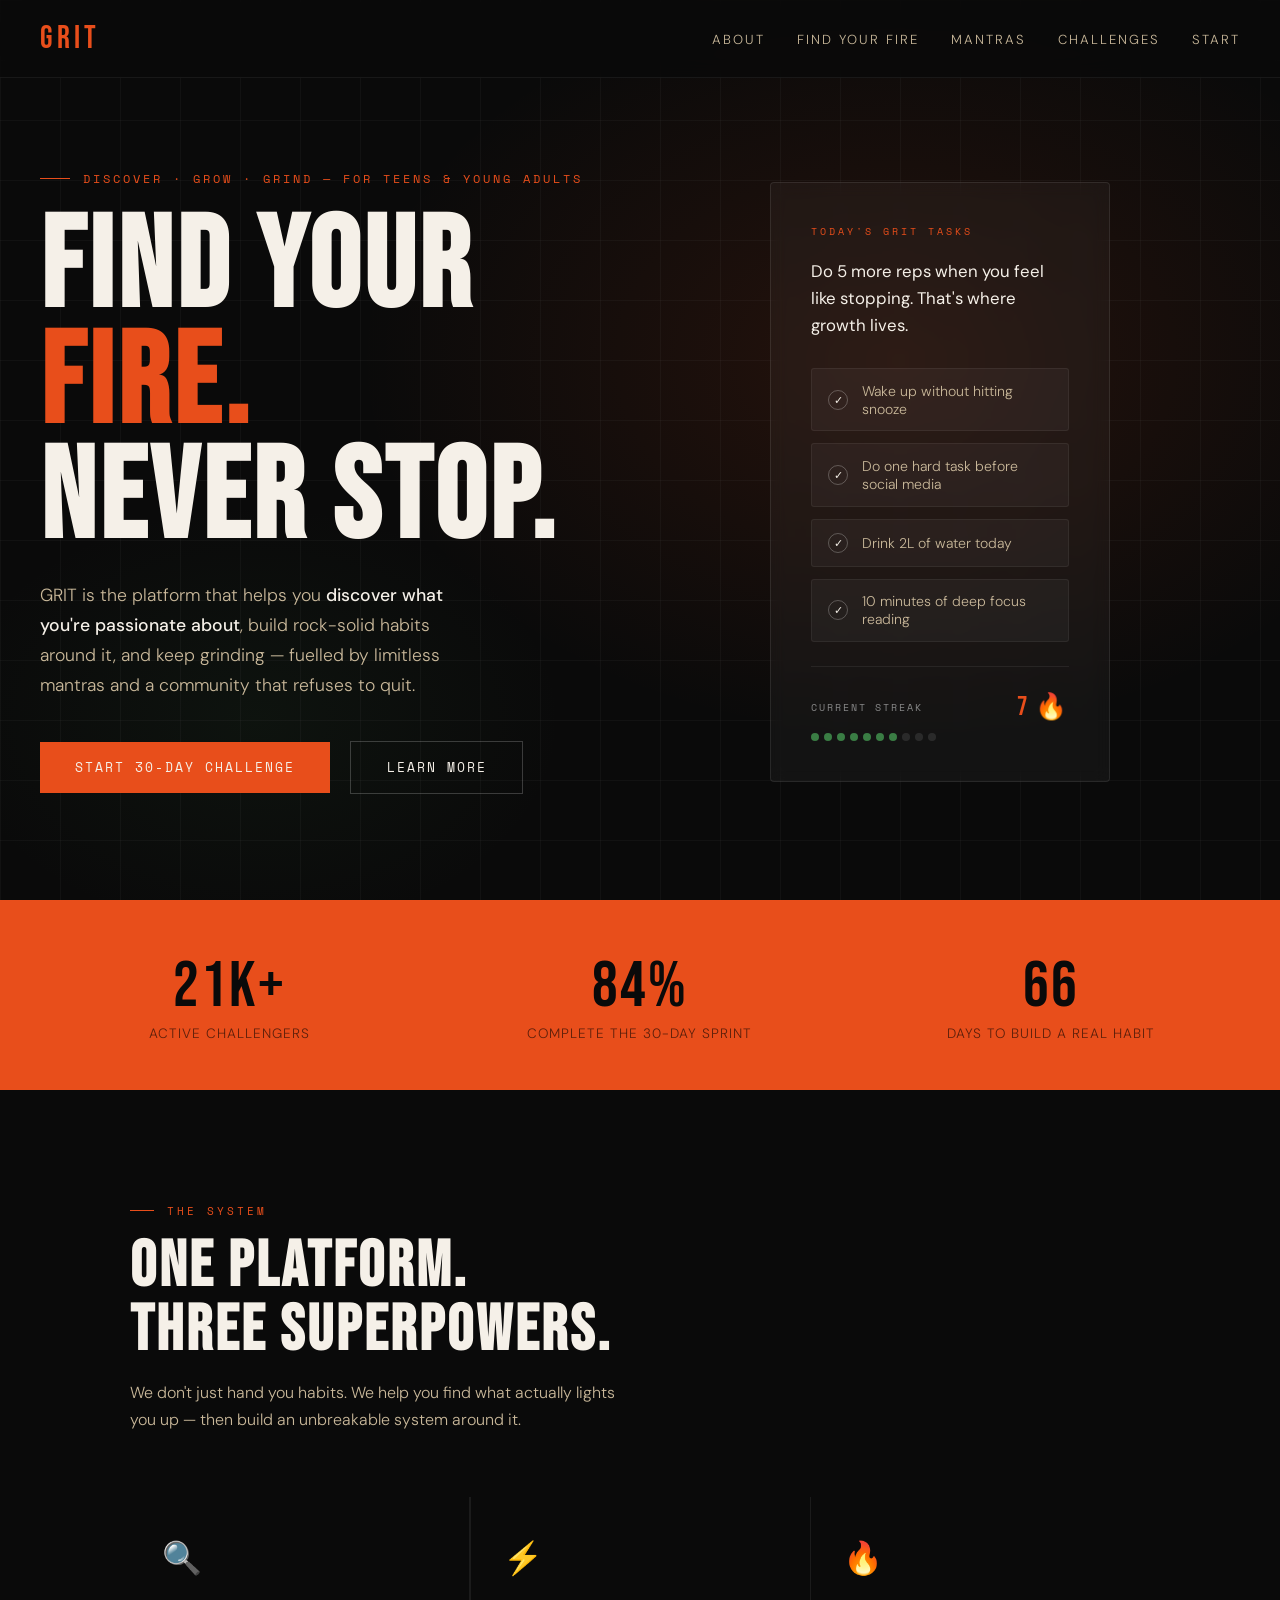
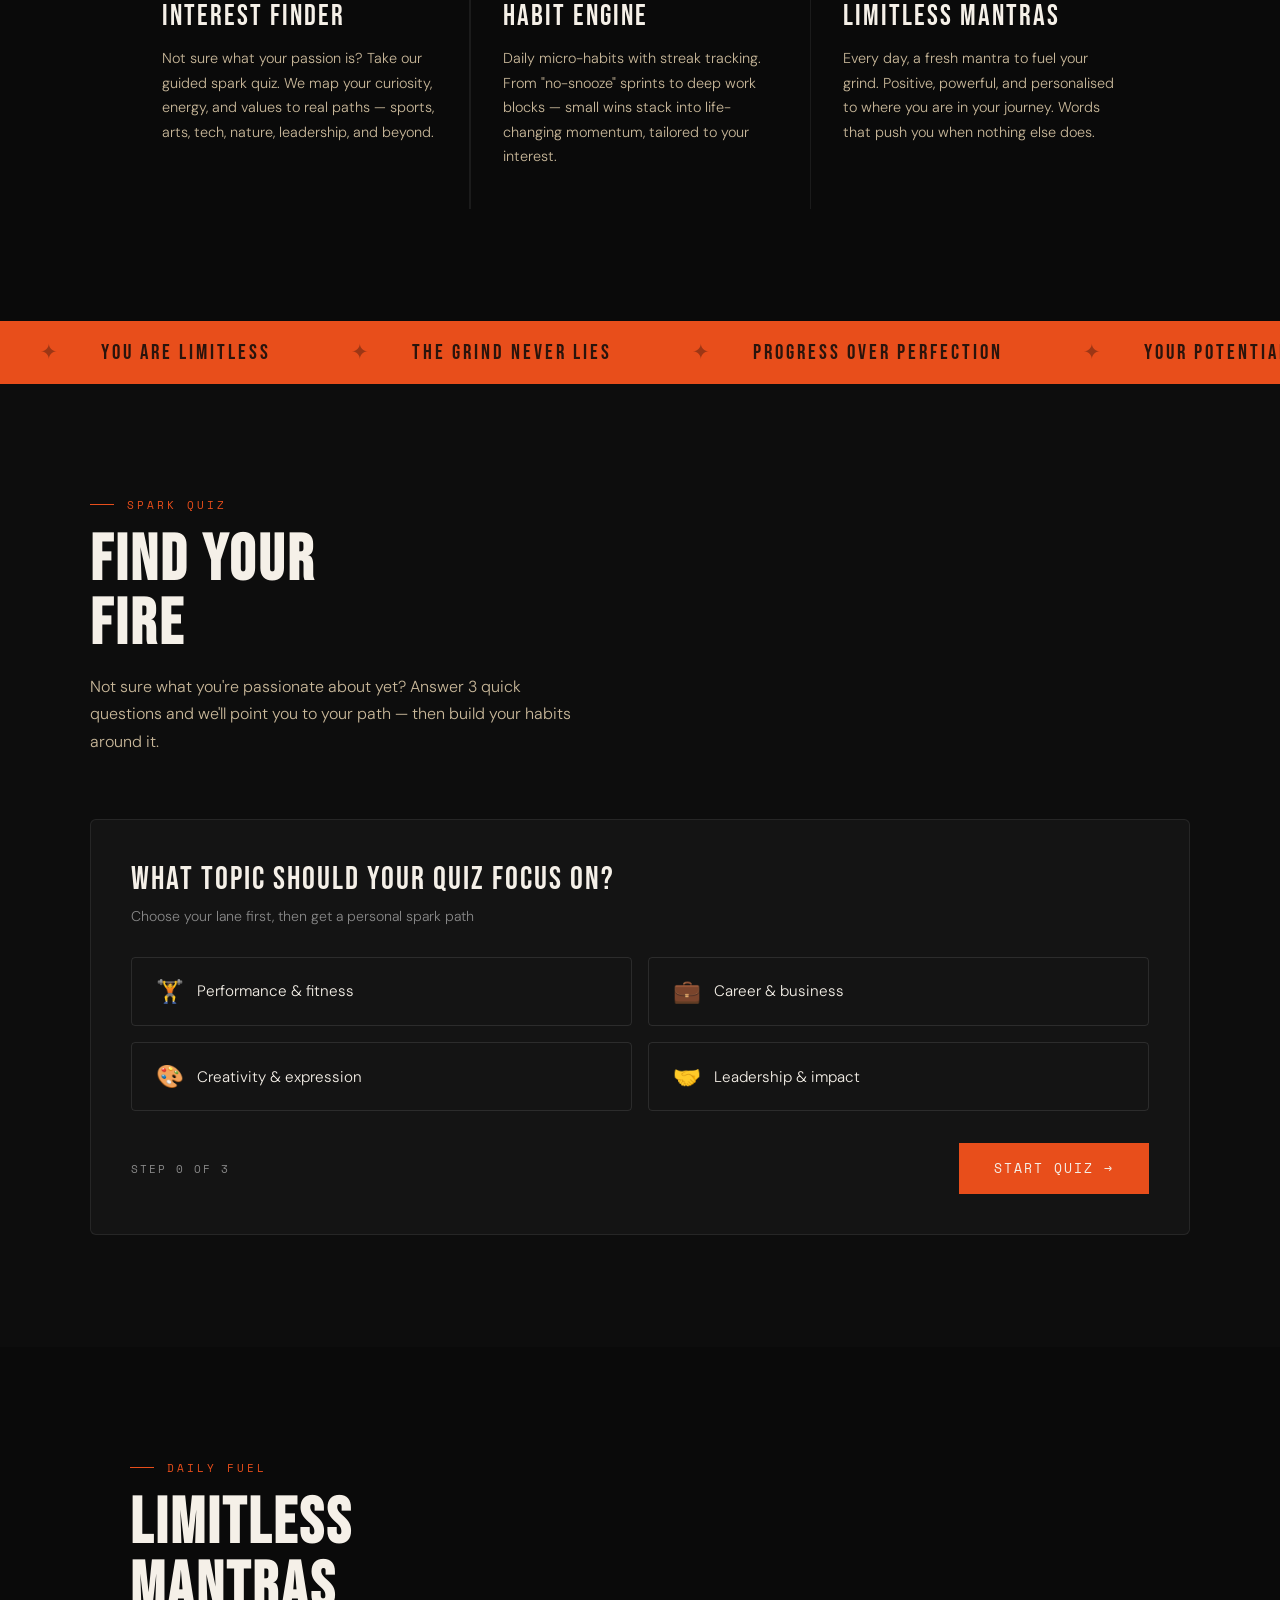
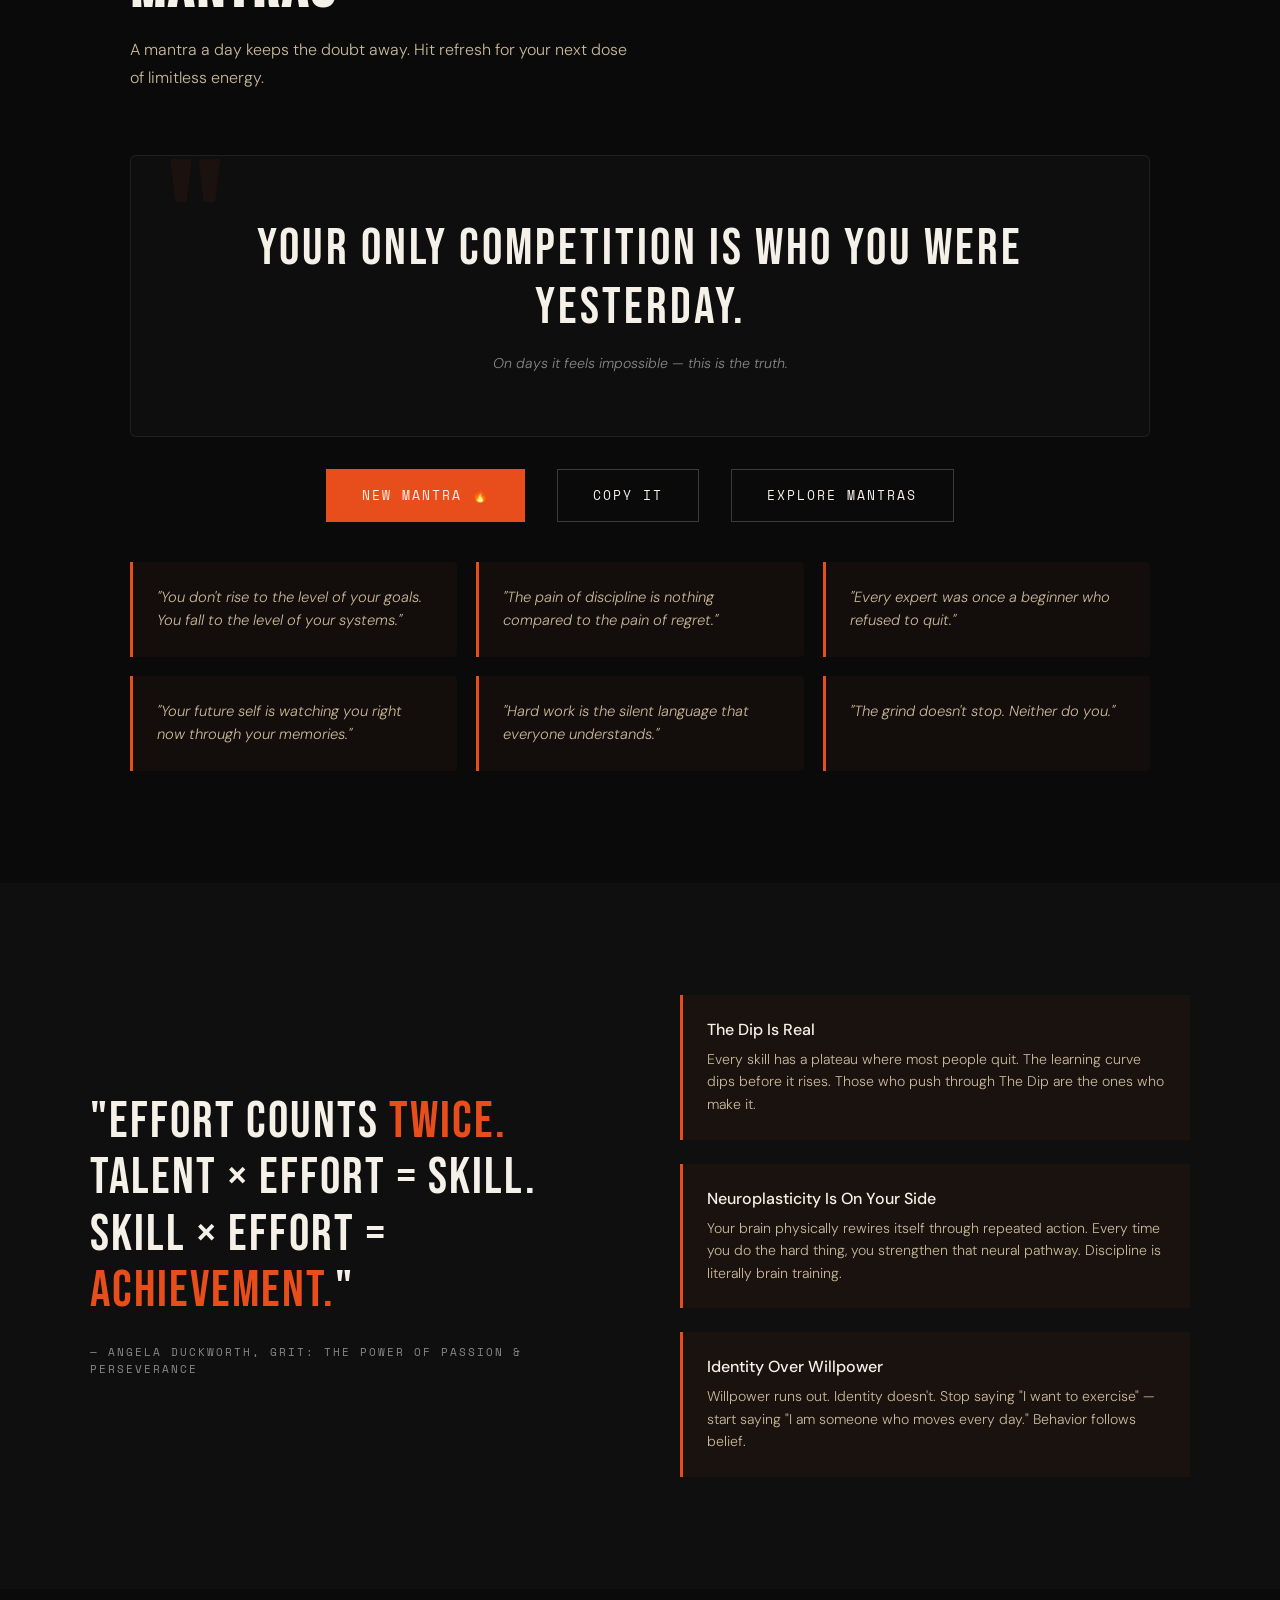
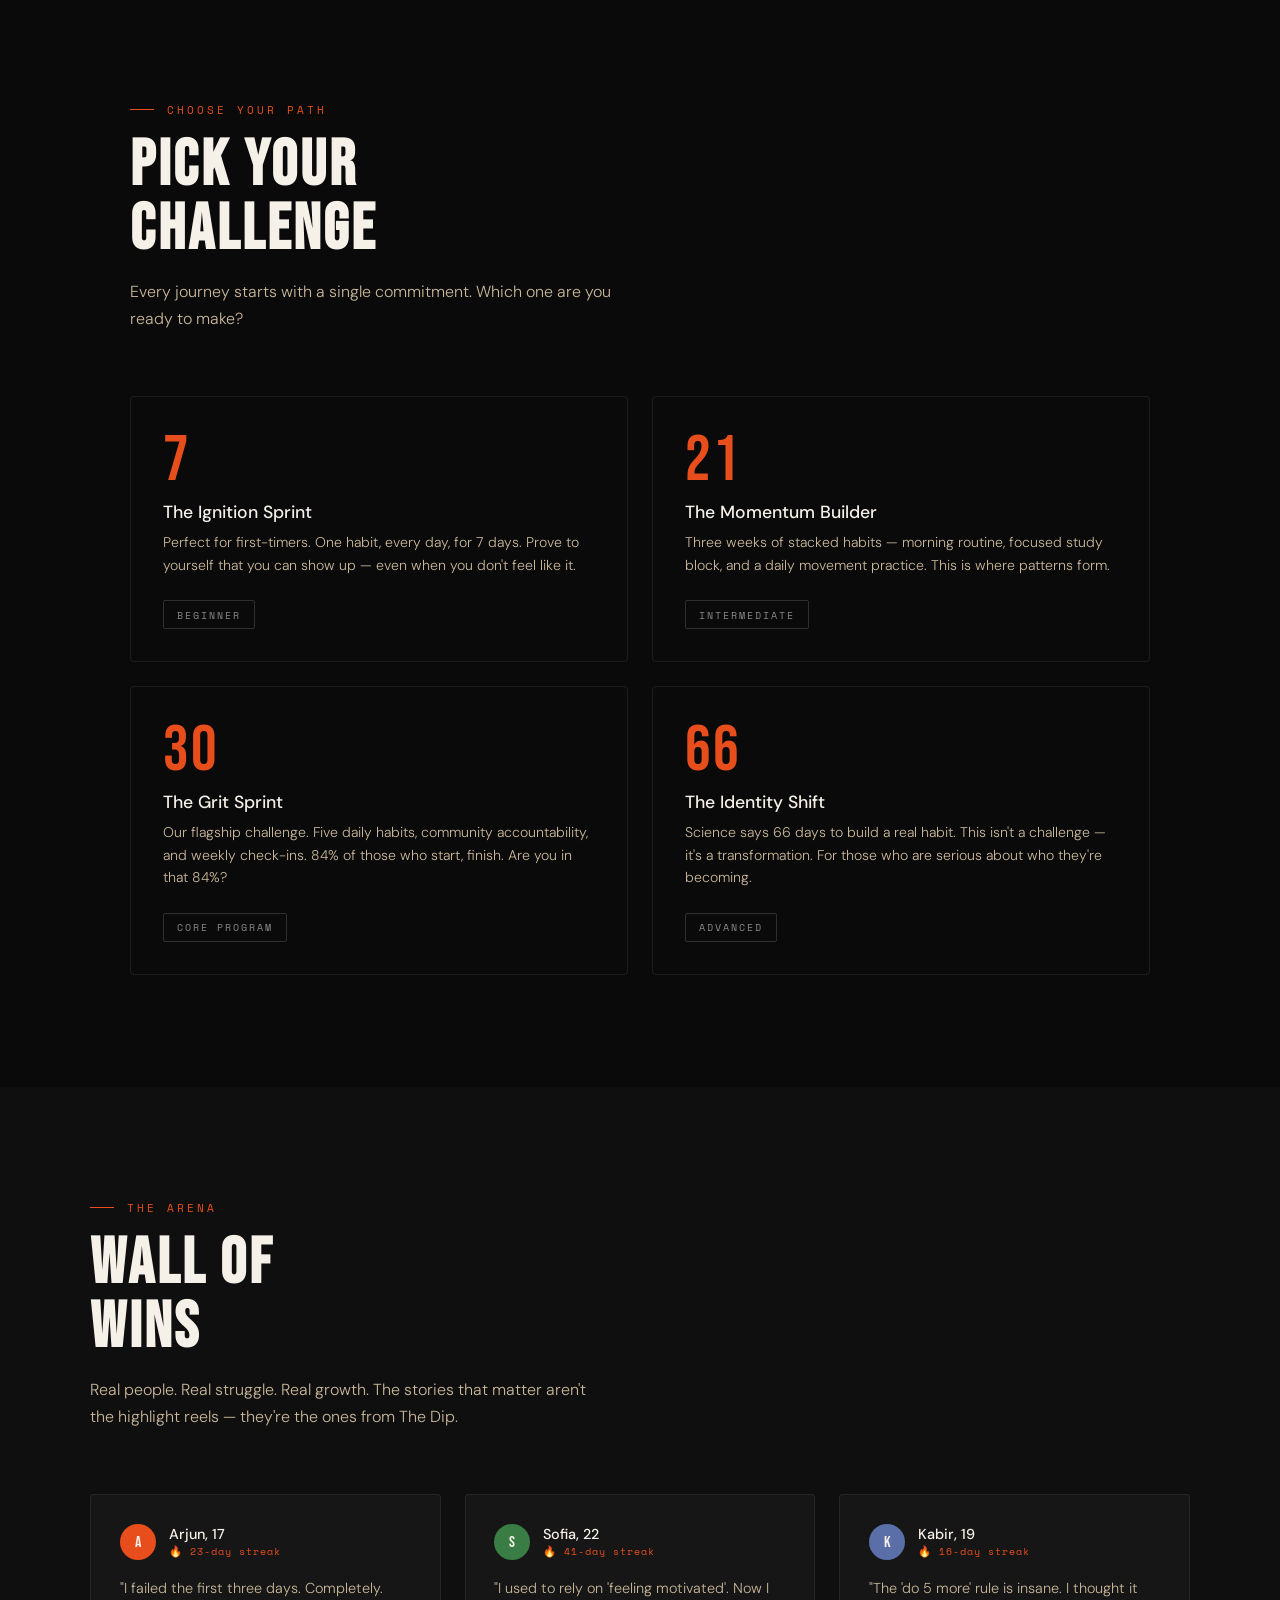
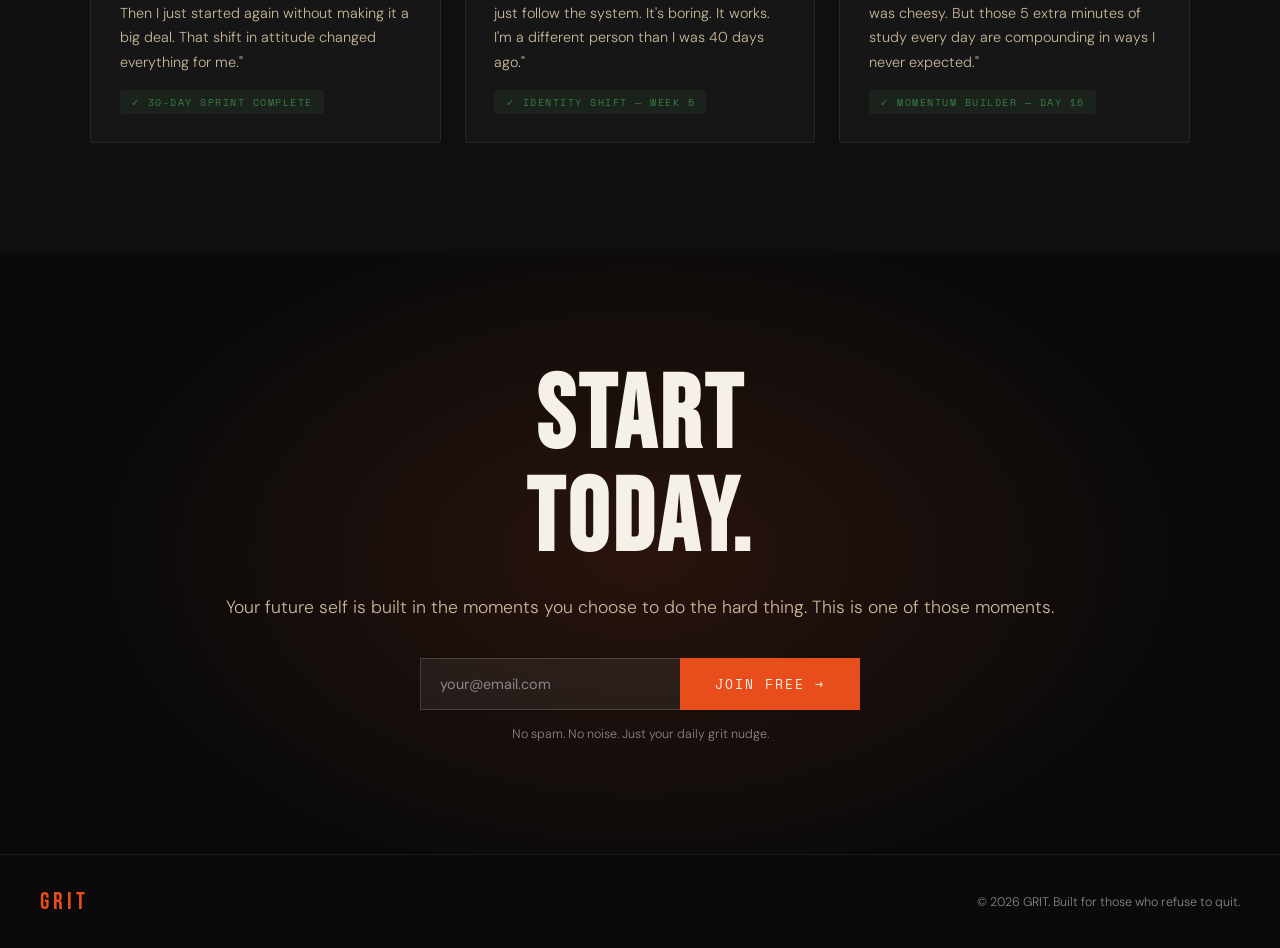
==== commit c53ac9ae: "changes" ====
--- a/index.html
+++ b/index.html
@@ -185,24 +185,35 @@
 
     <div class="interest-quiz">
 
+      <!-- Step 0 -->
+      <div class="quiz-step active" id="step0">
+        <div class="quiz-q">What topic should your quiz focus on?</div>
+        <div class="quiz-hint">Choose your lane first, then get a personal spark path</div>
+        <div class="quiz-options">
+          <div class="quiz-opt" onclick="selectQuizTopic(this,'performance')">
+            <span class="quiz-opt-icon">🏋️</span> Performance & fitness
+          </div>
+          <div class="quiz-opt" onclick="selectQuizTopic(this,'career')">
+            <span class="quiz-opt-icon">💼</span> Career & business
+          </div>
+          <div class="quiz-opt" onclick="selectQuizTopic(this,'creativity')">
+            <span class="quiz-opt-icon">🎨</span> Creativity & expression
+          </div>
+          <div class="quiz-opt" onclick="selectQuizTopic(this,'leadership')">
+            <span class="quiz-opt-icon">🤝</span> Leadership & impact
+          </div>
+        </div>
+        <div class="quiz-nav">
+          <span class="quiz-progress">STEP 0 OF 3</span>
+          <button class="btn-primary" onclick="nextStep(1)">Start Quiz →</button>
+        </div>
+      </div>
+
       <!-- Step 1 -->
-      <div class="quiz-step active" id="step1">
-        <div class="quiz-q">What drains your energy the least?</div>
-        <div class="quiz-hint">Pick the one that feels most natural to you</div>
-        <div class="quiz-options">
-          <div class="quiz-opt" onclick="selectOpt(this,'energy','body')">
-            <span class="quiz-opt-icon">💪</span> Moving my body — sports, gym, dance
-          </div>
-          <div class="quiz-opt" onclick="selectOpt(this,'energy','mind')">
-            <span class="quiz-opt-icon">🧩</span> Solving problems — code, puzzles, strategy
-          </div>
-          <div class="quiz-opt" onclick="selectOpt(this,'energy','create')">
-            <span class="quiz-opt-icon">🎨</span> Creating things — art, music, writing
-          </div>
-          <div class="quiz-opt" onclick="selectOpt(this,'energy','people')">
-            <span class="quiz-opt-icon">🤝</span> Connecting — leading, helping, teaching
-          </div>
-        </div>
+      <div class="quiz-step" id="step1">
+        <div class="quiz-q"></div>
+        <div class="quiz-hint"></div>
+        <div class="quiz-options"></div>
         <div class="quiz-nav">
           <span class="quiz-progress">STEP 1 OF 3</span>
           <button class="btn-primary" onclick="nextStep(2)">Next →</button>
@@ -211,22 +222,9 @@
 
       <!-- Step 2 -->
       <div class="quiz-step" id="step2">
-        <div class="quiz-q">What would you do if no one was watching?</div>
-        <div class="quiz-hint">The thing you'd do for free, just because</div>
-        <div class="quiz-options">
-          <div class="quiz-opt" onclick="selectOpt(this,'free','train')">
-            <span class="quiz-opt-icon">🏃</span> Train, compete, or push my physical limits
-          </div>
-          <div class="quiz-opt" onclick="selectOpt(this,'free','build')">
-            <span class="quiz-opt-icon">🛠</span> Build or design something from scratch
-          </div>
-          <div class="quiz-opt" onclick="selectOpt(this,'free','explore')">
-            <span class="quiz-opt-icon">🌍</span> Explore nature or understand the world
-          </div>
-          <div class="quiz-opt" onclick="selectOpt(this,'free','express')">
-            <span class="quiz-opt-icon">🎭</span> Perform, express, or entertain
-          </div>
-        </div>
+        <div class="quiz-q"></div>
+        <div class="quiz-hint"></div>
+        <div class="quiz-options"></div>
         <div class="quiz-nav">
           <span class="quiz-progress">STEP 2 OF 3</span>
           <button class="btn-primary" onclick="nextStep(3)">Next →</button>
@@ -235,22 +233,9 @@
 
       <!-- Step 3 -->
       <div class="quiz-step" id="step3">
-        <div class="quiz-q">What kind of win would feel the best?</div>
-        <div class="quiz-hint">Imagine yourself a year from now</div>
-        <div class="quiz-options">
-          <div class="quiz-opt" onclick="selectOpt(this,'win','compete')">
-            <span class="quiz-opt-icon">🏆</span> Winning a competition or hitting a PR
-          </div>
-          <div class="quiz-opt" onclick="selectOpt(this,'win','launch')">
-            <span class="quiz-opt-icon">🚀</span> Launching something I built
-          </div>
-          <div class="quiz-opt" onclick="selectOpt(this,'win','impact')">
-            <span class="quiz-opt-icon">❤️</span> Seeing someone I helped succeed
-          </div>
-          <div class="quiz-opt" onclick="selectOpt(this,'win','mastery')">
-            <span class="quiz-opt-icon">🎯</span> Mastering a craft I'm proud of
-          </div>
-        </div>
+        <div class="quiz-q"></div>
+        <div class="quiz-hint"></div>
+        <div class="quiz-options"></div>
         <div class="quiz-nav">
           <span class="quiz-progress">STEP 3 OF 3</span>
           <button class="btn-primary" onclick="showResult()">Reveal My Path 🔥</button>
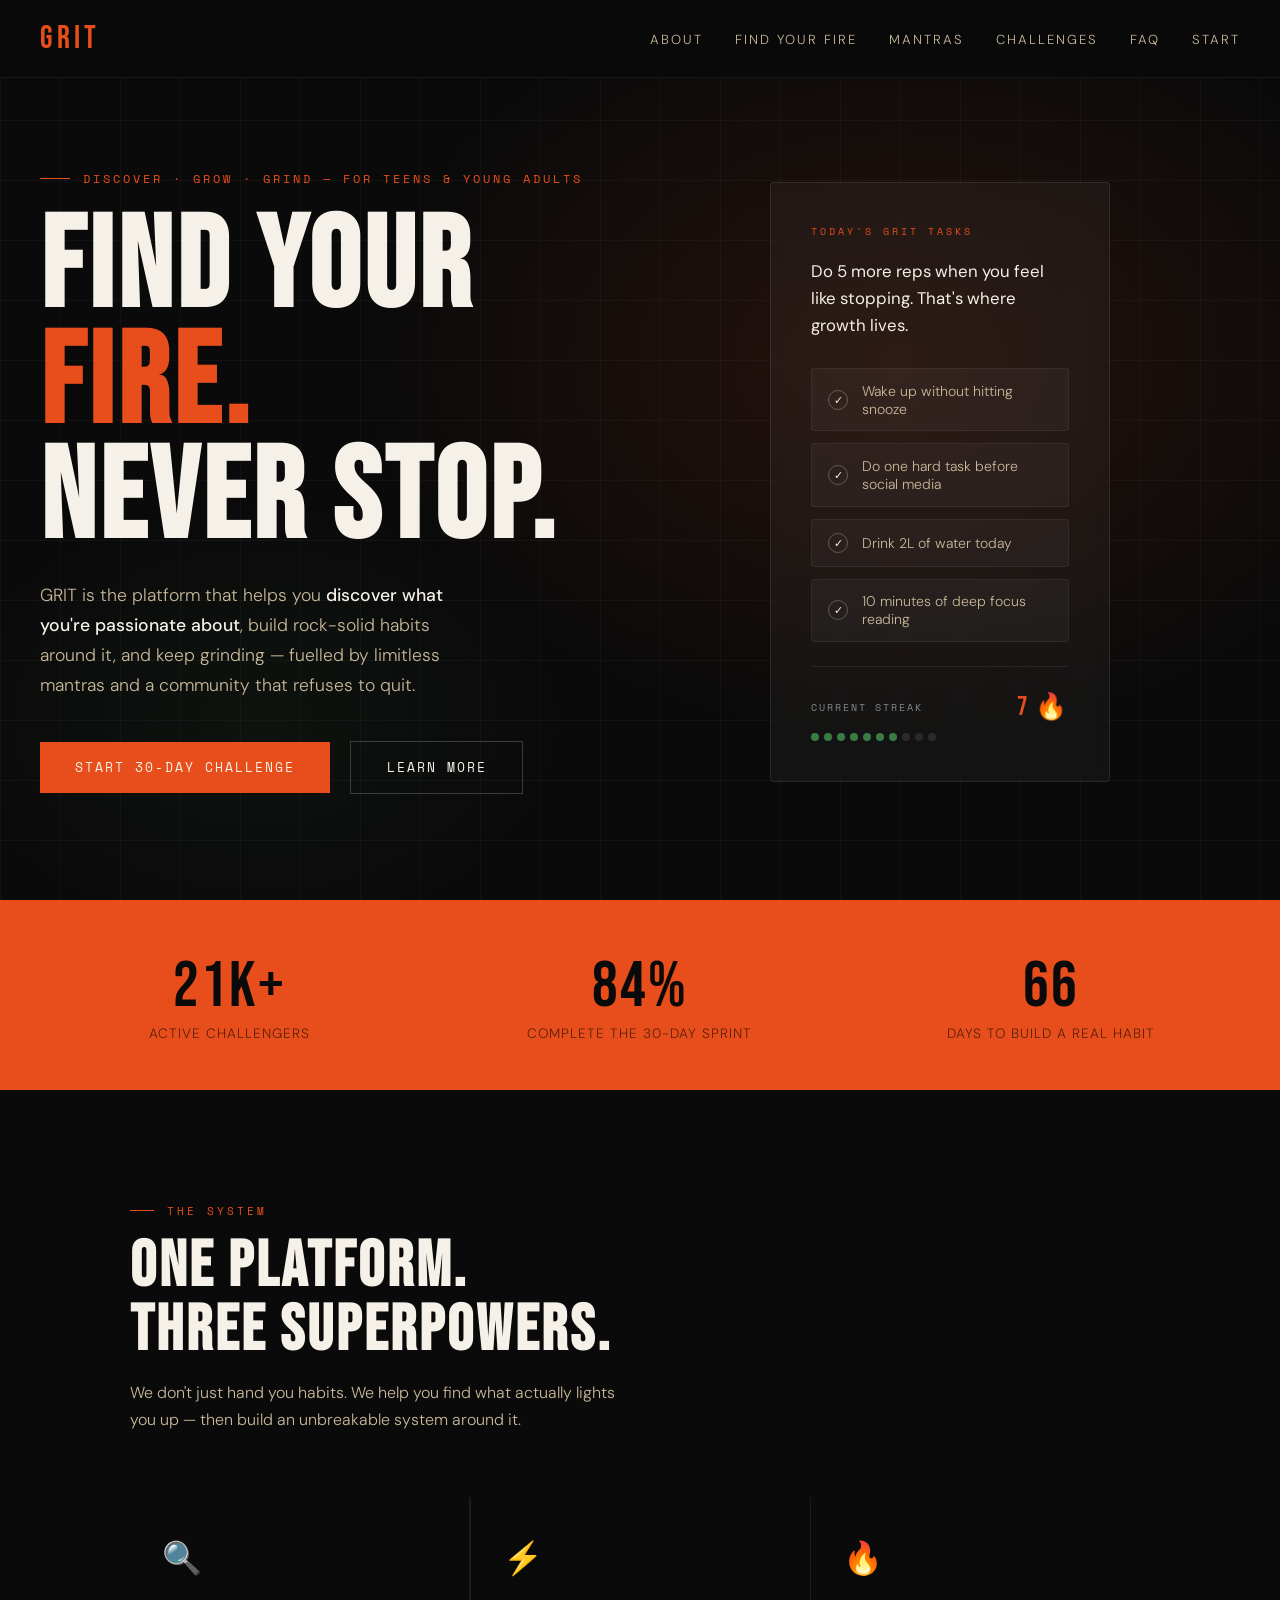
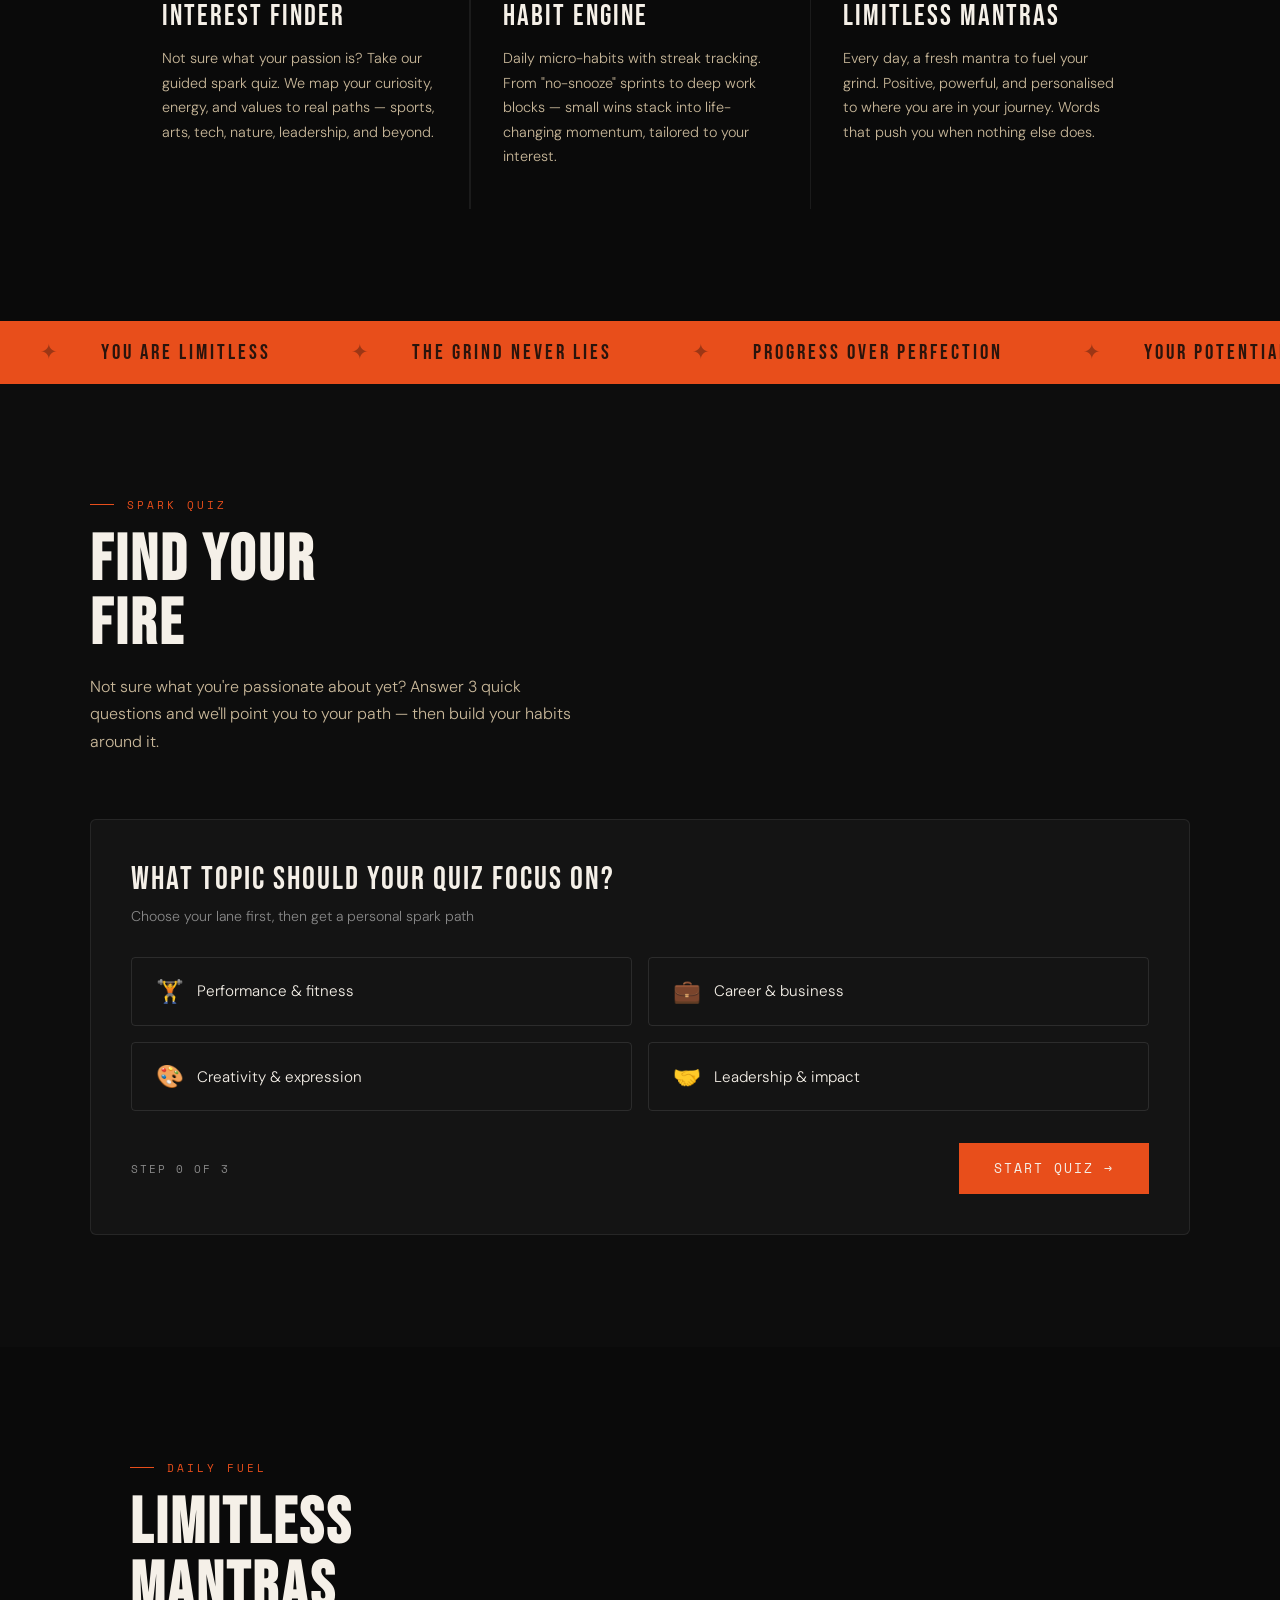
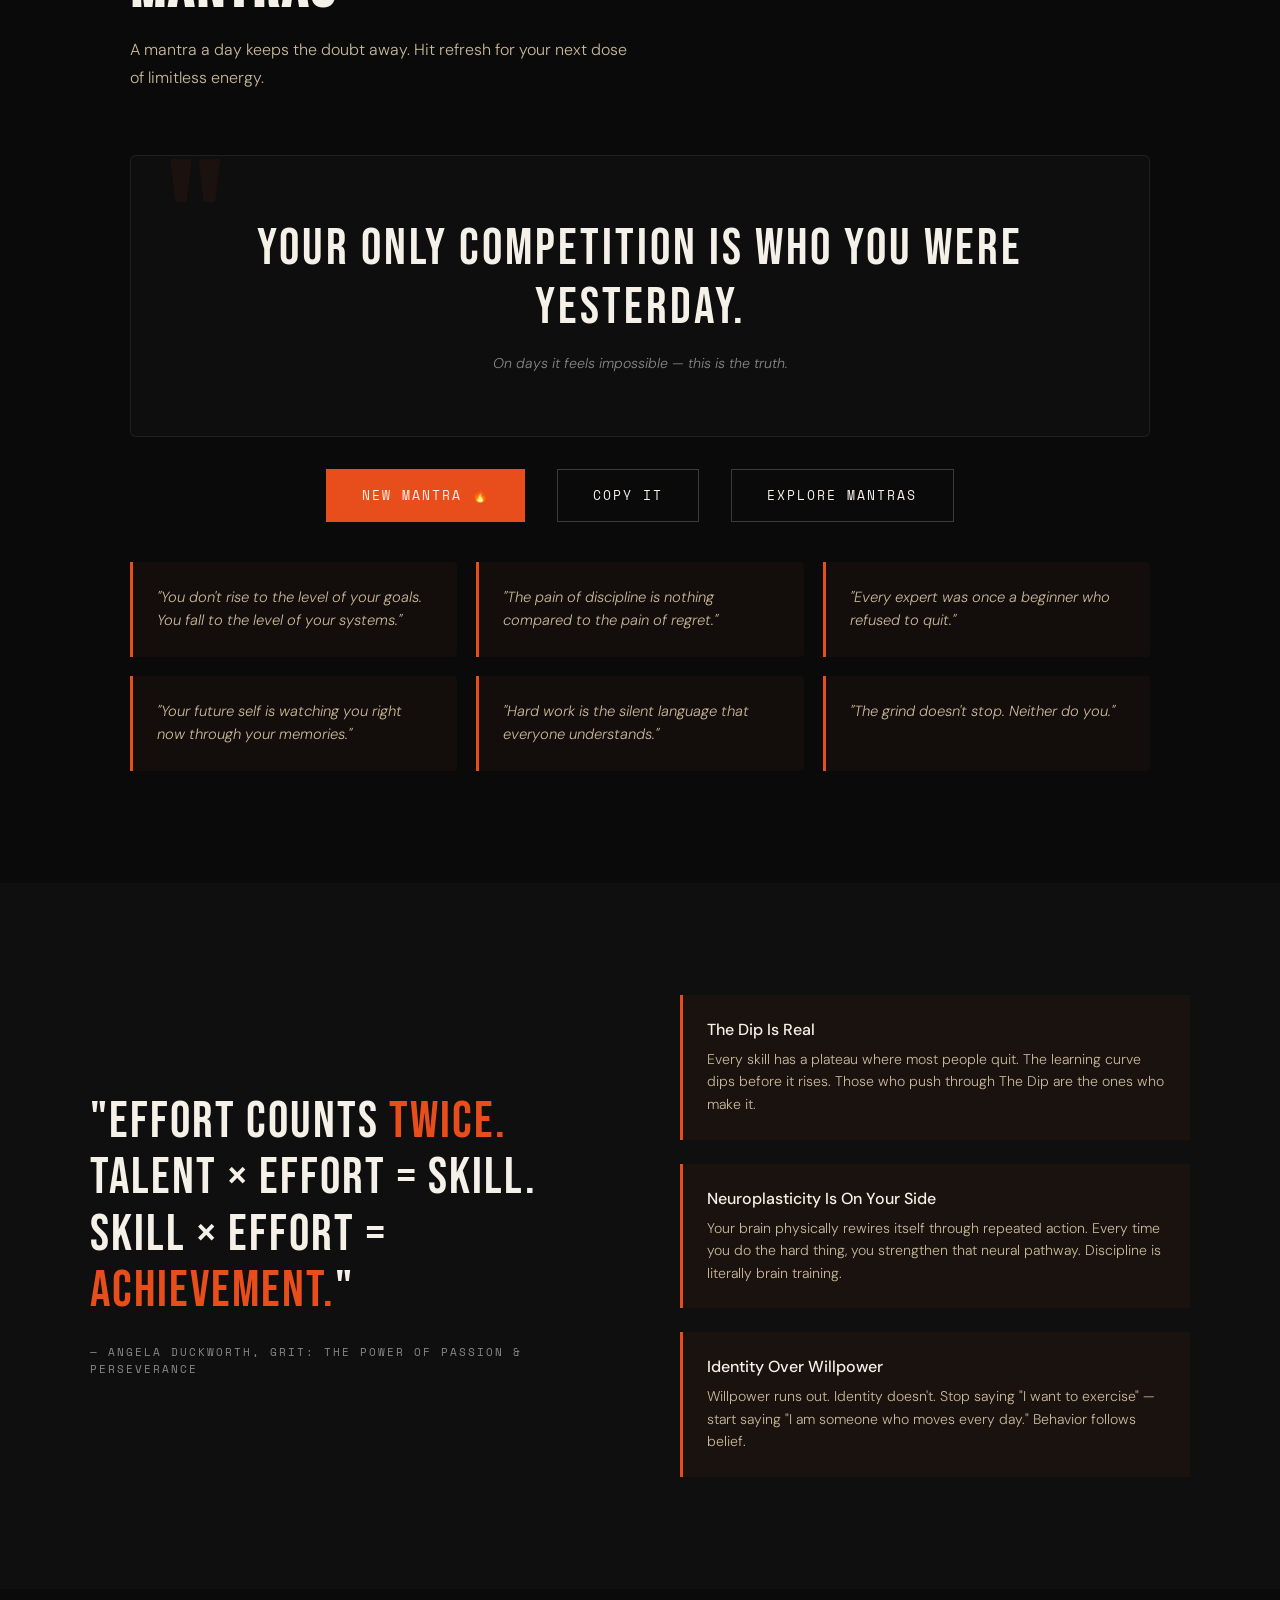
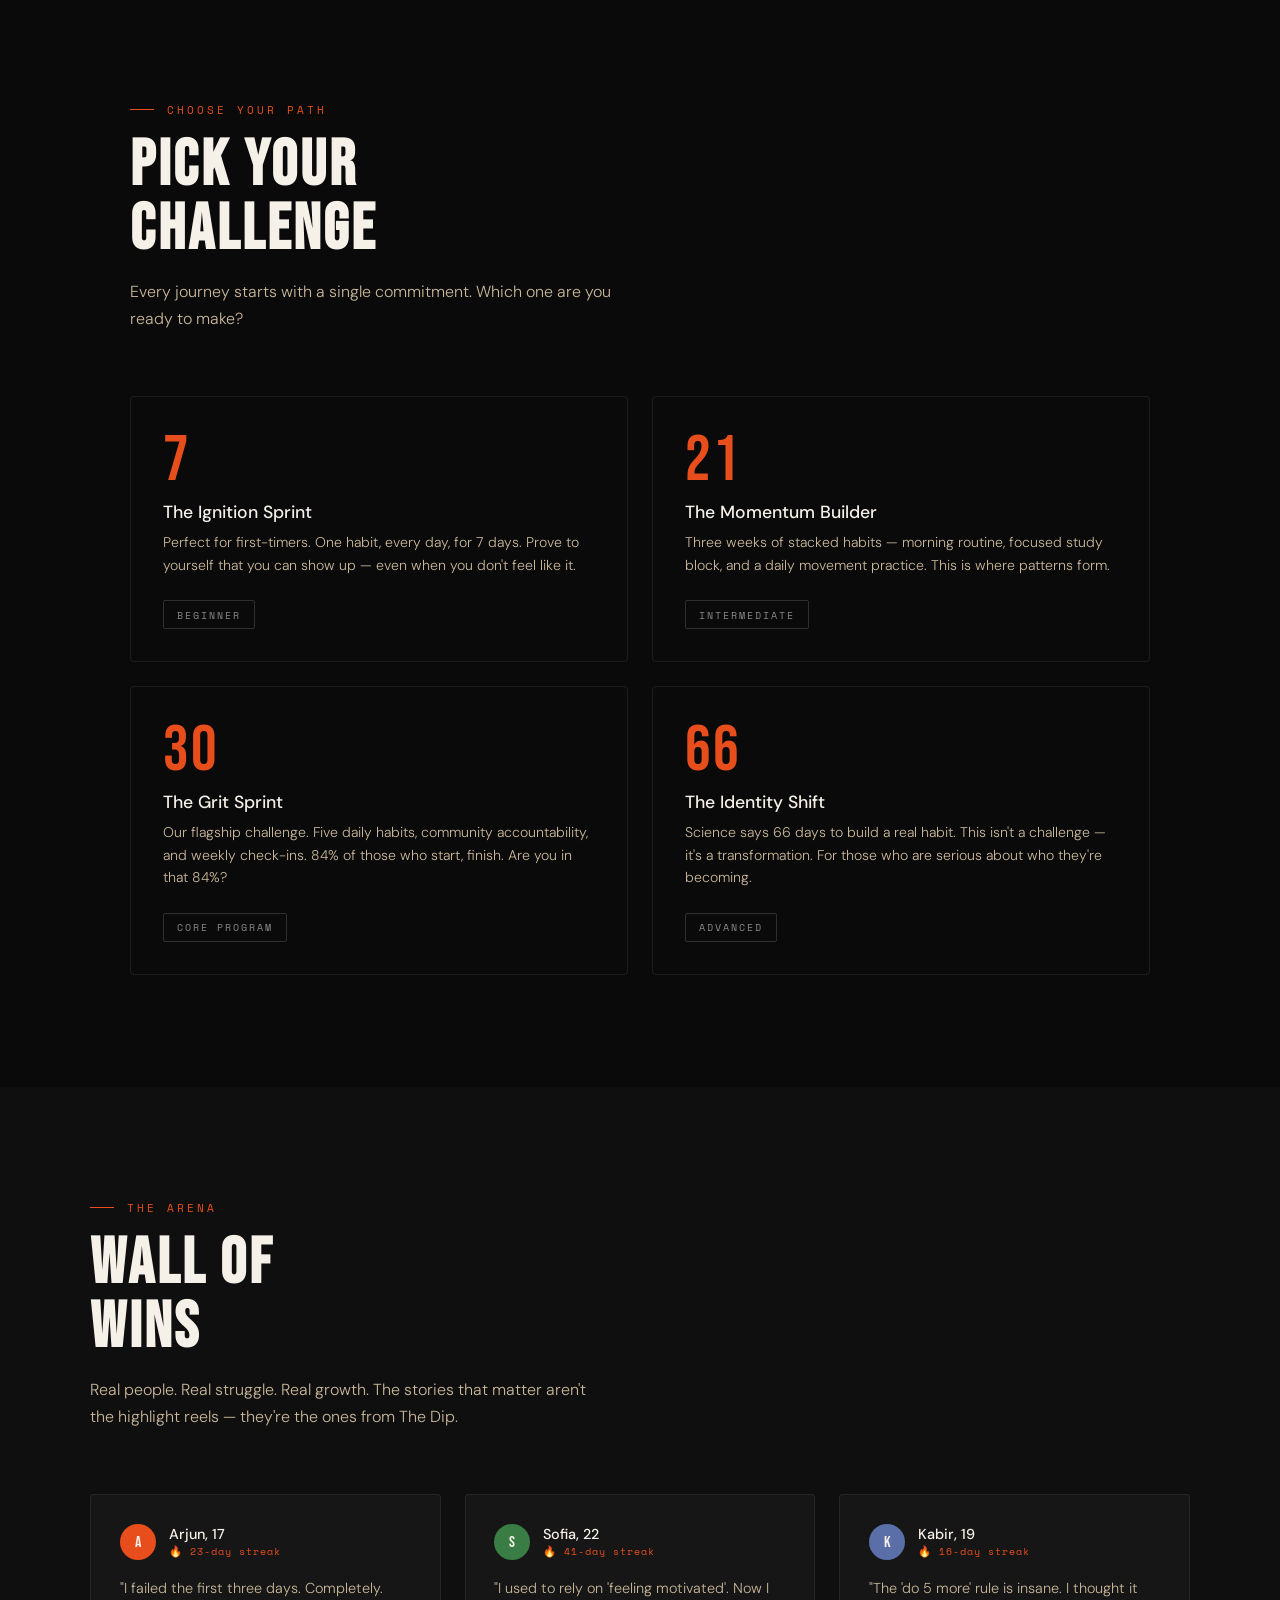
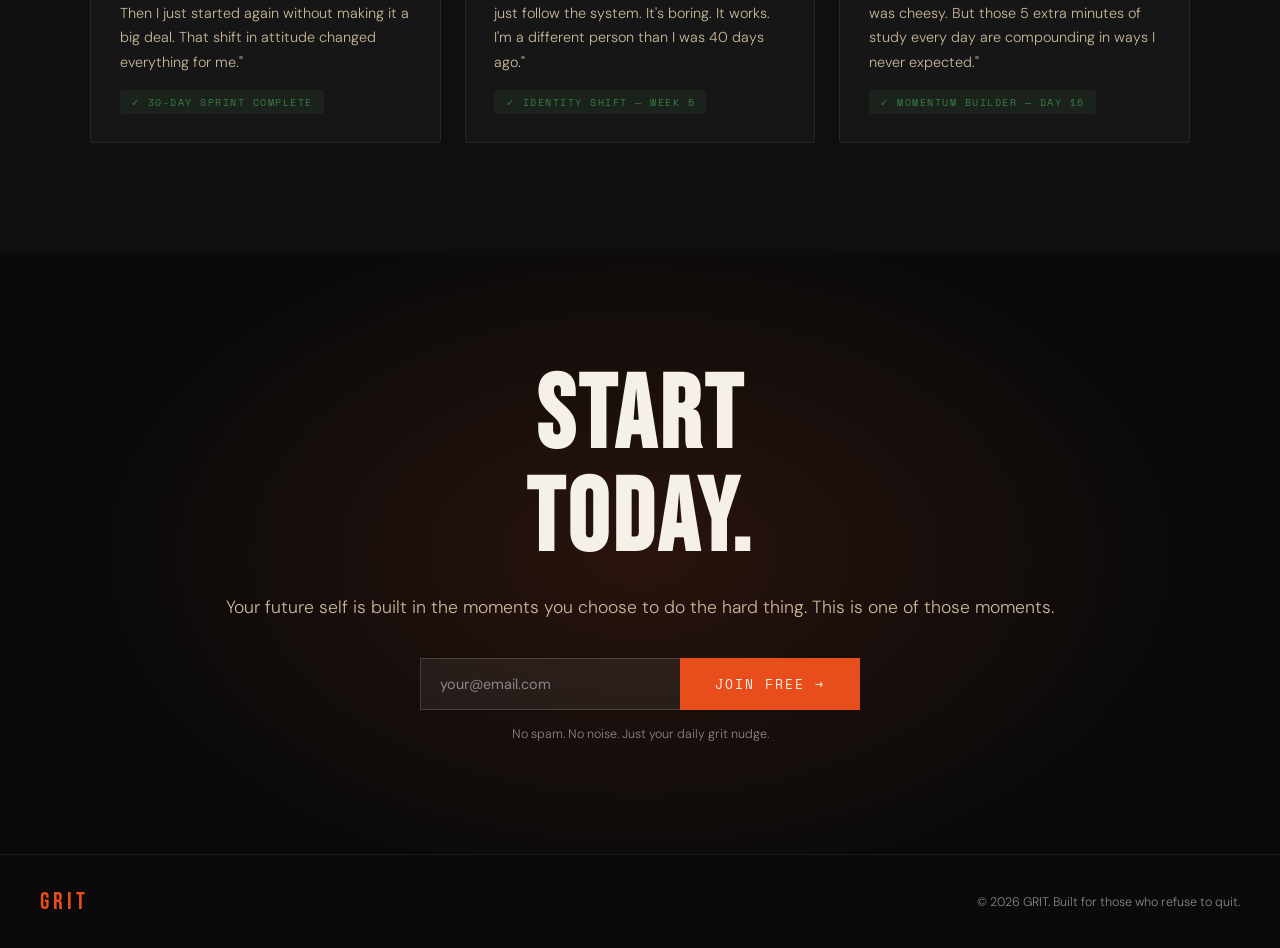
==== commit 0e75e87e: "changes" ====
--- a/index.html
+++ b/index.html
@@ -28,6 +28,7 @@
     <li><a href="#interests">Find Your Fire</a></li>
     <li><a href="#mantras">Mantras</a></li>
     <li><a href="#challenge">Challenges</a></li>
+    <li><a href="faq.html">FAQ</a></li>
     <li><a href="#cta">Start</a></li>
   </ul>
 </nav>
@@ -332,7 +333,7 @@
   <p class="section-sub">Every journey starts with a single commitment. Which one are you ready to make?</p>
 
   <div class="challenge-grid">
-    <div class="challenge-card">
+    <div class="challenge-card" onclick="window.location.href='challenge-7.html'">
       <div class="ch-days">7</div>
       <div class="ch-title">The Ignition Sprint</div>
       <p class="ch-desc">
@@ -341,7 +342,7 @@
       </p>
       <span class="ch-tag">Beginner</span>
     </div>
-    <div class="challenge-card">
+    <div class="challenge-card" onclick="window.location.href='challenge-21.html'">
       <div class="ch-days">21</div>
       <div class="ch-title">The Momentum Builder</div>
       <p class="ch-desc">
@@ -350,7 +351,7 @@
       </p>
       <span class="ch-tag">Intermediate</span>
     </div>
-    <div class="challenge-card">
+    <div class="challenge-card" onclick="window.location.href='challenge-30.html'">
       <div class="ch-days">30</div>
       <div class="ch-title">The Grit Sprint</div>
       <p class="ch-desc">
@@ -359,7 +360,7 @@
       </p>
       <span class="ch-tag">Core Program</span>
     </div>
-    <div class="challenge-card">
+    <div class="challenge-card" onclick="window.location.href='challenge-66.html'">
       <div class="ch-days">66</div>
       <div class="ch-title">The Identity Shift</div>
       <p class="ch-desc">
@@ -445,7 +446,7 @@
     </p>
     <div class="cta-input-row">
       <input class="cta-input" type="email" placeholder="your@email.com" />
-      <button class="btn-primary" style="white-space:nowrap">Join Free →</button>
+      <button class="btn-primary" style="white-space:nowrap" onclick="(function(btn){var input=document.querySelector('#cta .cta-input');var e=(input&&input.value||'').trim();window.location.href='join-options.html'+(e?('?email='+encodeURIComponent(e)):'');})(this)">Join Free →</button>
     </div>
     <p class="cta-note">No spam. No noise. Just your daily grit nudge.</p>
   </div>
@@ -460,7 +461,7 @@
 </footer>
 
 <!-- JavaScript -->
-<script src="main.js"></script>
+<script src="main.js?v=20260409d"></script>
 
 </body>
 </html>
--- a/styles.css
+++ b/styles.css
@@ -168,8 +168,24 @@
   background: linear-gradient(155deg, rgba(255,255,255,0.08), rgba(255,255,255,0.03));
   box-shadow: 0 24px 80px rgba(0,0,0,0.4);
   backdrop-filter: blur(14px);
-}
-body[data-challenge-days] .challenge-carousel-close { margin-left: auto; display: block; }
+  position: relative;
+}
+body[data-challenge-days] .challenge-carousel-close {
+  position: absolute;
+  right: 0.8rem;
+  top: 0.8rem;
+  width: 34px;
+  height: 34px;
+  min-width: 34px;
+  padding: 0;
+  margin: 0;
+  font-size: 1.25rem;
+  line-height: 1;
+  display: inline-flex;
+  align-items: center;
+  justify-content: center;
+  border-radius: 50%;
+}
 
 body[data-challenge-days] .challenge-carousel-track {
   display: flex;
@@ -305,6 +321,89 @@
 }
 .nav-links a:hover { color: var(--white); }
 
+.mobile-nav-drawer {
+  position: fixed;
+  top: 0;
+  left: 0;
+  bottom: 0;
+  width: min(82vw, 320px);
+  transform: translateX(-102%);
+  opacity: 0;
+  pointer-events: none;
+  background: rgba(8,8,8,0.98);
+  border-right: 1px solid rgba(255,255,255,0.1);
+  padding: 5.3rem 1rem 1.2rem;
+  z-index: 230;
+  transition: transform 0.22s ease, opacity 0.2s ease;
+}
+.mobile-nav-drawer.open {
+  transform: translateX(0);
+  opacity: 1;
+  pointer-events: auto;
+}
+.mobile-nav-header {
+  display: flex;
+  align-items: center;
+  justify-content: space-between;
+  margin-bottom: 0.8rem;
+  padding: 0 0.1rem;
+}
+.mobile-nav-header .nav-logo,
+.mobile-nav-header .mobile-nav-brand {
+  display: inline-block;
+  font-family: 'Bebas Neue', sans-serif;
+  font-size: 2rem;
+  letter-spacing: 4px;
+  color: var(--orange) !important;
+  text-transform: none;
+  border-bottom: 0;
+  padding: 0;
+  margin: 0;
+  line-height: 1;
+}
+.mobile-nav-close {
+  width: 34px;
+  height: 34px;
+  border: 1px solid rgba(255,255,255,0.2);
+  background: rgba(255,255,255,0.04);
+  color: var(--white);
+  border-radius: 4px;
+  font-size: 1.2rem;
+  cursor: pointer;
+}
+.mobile-nav-drawer ul {
+  list-style: none;
+  margin: 0;
+  padding: 0;
+}
+.mobile-nav-drawer a {
+  display: block;
+  color: var(--sand);
+  text-decoration: none;
+  text-transform: uppercase;
+  letter-spacing: 1.8px;
+  font-family: 'Space Mono', monospace;
+  font-size: 0.75rem;
+  padding: 0.85rem 0.25rem;
+  border-bottom: 1px solid rgba(255,255,255,0.08);
+}
+.mobile-nav-drawer a:hover,
+.mobile-nav-drawer a:active { color: var(--white); }
+
+.mobile-nav-backdrop {
+  position: fixed;
+  inset: 0;
+  background: rgba(0,0,0,0.44);
+  opacity: 0;
+  pointer-events: none;
+  z-index: 225;
+  transition: opacity 0.2s ease;
+}
+.mobile-nav-backdrop.open {
+  opacity: 1;
+  pointer-events: auto;
+}
+
 /* ── HERO ── */
 #hero {
   min-height: 100vh;
@@ -998,6 +1097,7 @@
   background: linear-gradient(135deg, rgba(232,78,27,0.05) 0%, transparent 60%);
   opacity: 0;
   transition: opacity 0.3s;
+  pointer-events: none;
 }
 .challenge-card:hover::before { opacity: 1; }
 .ch-days {
@@ -1084,16 +1184,99 @@
   border-radius: 6px;
   background: rgba(255,255,255,0.02);
 }
+.coach-head-row {
+  display: flex;
+  align-items: center;
+  justify-content: space-between;
+  gap: 0.8rem;
+}
+.coach-info-btn {
+  width: 24px;
+  height: 24px;
+  min-width: 24px;
+  border-radius: 50%;
+  border: 1px solid rgba(255,255,255,0.35);
+  background: rgba(255,255,255,0.04);
+  color: var(--white);
+  font-family: 'Space Mono', monospace;
+  font-size: 0.72rem;
+  cursor: pointer;
+}
+.coach-info-pop {
+  margin: 0.65rem 0 0.9rem;
+  padding: 0.72rem 0.8rem;
+  border: 1px solid rgba(255,255,255,0.16);
+  background: rgba(255,255,255,0.05);
+  border-radius: 6px;
+  color: var(--sand);
+  font-size: 0.8rem;
+  line-height: 1.6;
+}
+
+.coach-guide-pop {
+  position: fixed;
+  inset: 0;
+  z-index: 500;
+  background: rgba(0,0,0,0.48);
+  display: none;
+  align-items: center;
+  justify-content: center;
+  padding: 1rem;
+}
+.coach-guide-pop.open { display: flex; }
+.coach-guide-card {
+  width: min(520px, 95vw);
+  background: #101317;
+  border: 1px solid rgba(255,255,255,0.15);
+  border-radius: 10px;
+  padding: 1rem 1rem 0.9rem;
+  position: relative;
+}
+.coach-guide-close {
+  position: absolute;
+  top: 0.5rem;
+  right: 0.55rem;
+  width: 30px;
+  height: 30px;
+  border: 1px solid rgba(255,255,255,0.2);
+  background: rgba(255,255,255,0.04);
+  color: var(--white);
+  border-radius: 6px;
+  cursor: pointer;
+}
+.coach-guide-title {
+  font-family: 'Bebas Neue', sans-serif;
+  letter-spacing: 2px;
+  font-size: 1.5rem;
+  margin-bottom: 0.6rem;
+}
+.coach-guide-body {
+  color: var(--sand);
+  font-size: 0.9rem;
+  line-height: 1.6;
+  display: grid;
+  gap: 0.35rem;
+}
+.coach-guide-pop.is-error .coach-guide-card {
+  border-color: rgba(232,78,27,0.6);
+  box-shadow: 0 0 0 1px rgba(232,78,27,0.25) inset;
+}
 .journey-module .quiz-q { font-size: 1.3rem; margin-bottom: 0.7rem; }
 .journey-module .quiz-options { margin-top: 0.5rem; }
 .journey-module .quiz-opt {
   background: rgba(255,255,255,0.03);
   color: var(--white);
 }
+.journey-module input.cta-input,
+.journey-module textarea.cta-input {
+  display: block;
+  width: 100%;
+  min-width: 0;
+}
 .journey-module #challengeMeterInput { width: min(540px, 100%); accent-color: var(--orange); }
 .journey-module #winImpactInput { width: min(540px, 100%); accent-color: var(--orange); }
 .journey-module textarea.cta-input {
-  width: min(700px, 100%);
+  width: 100%;
   resize: vertical;
   min-height: 120px;
 }
@@ -1206,7 +1389,9 @@
 }
 .join-textarea {
   margin-top: 0.8rem;
-  min-height: 100px;
+  width: 100%;
+  min-height: 120px;
+  height: 120px;
   border-right: 1px solid rgba(255,255,255,0.15);
   resize: vertical;
 }
@@ -1235,6 +1420,7 @@
 .cta-bg {
   position: absolute; inset: 0;
   background: radial-gradient(ellipse 60% 80% at 50% 50%, rgba(232,78,27,0.14) 0%, transparent 70%);
+  pointer-events: none;
 }
 .cta-inner { position: relative; z-index: 1; }
 .cta-title {
@@ -1317,6 +1503,7 @@
 @media (max-width: 640px) {
   nav { padding: 0.85rem 1rem; }
   .nav-logo { font-size: 1.6rem; letter-spacing: 3px; }
+  .mobile-nav-drawer { width: min(86vw, 300px); padding-top: 4.8rem; }
 
   #hero,
   #pillars,
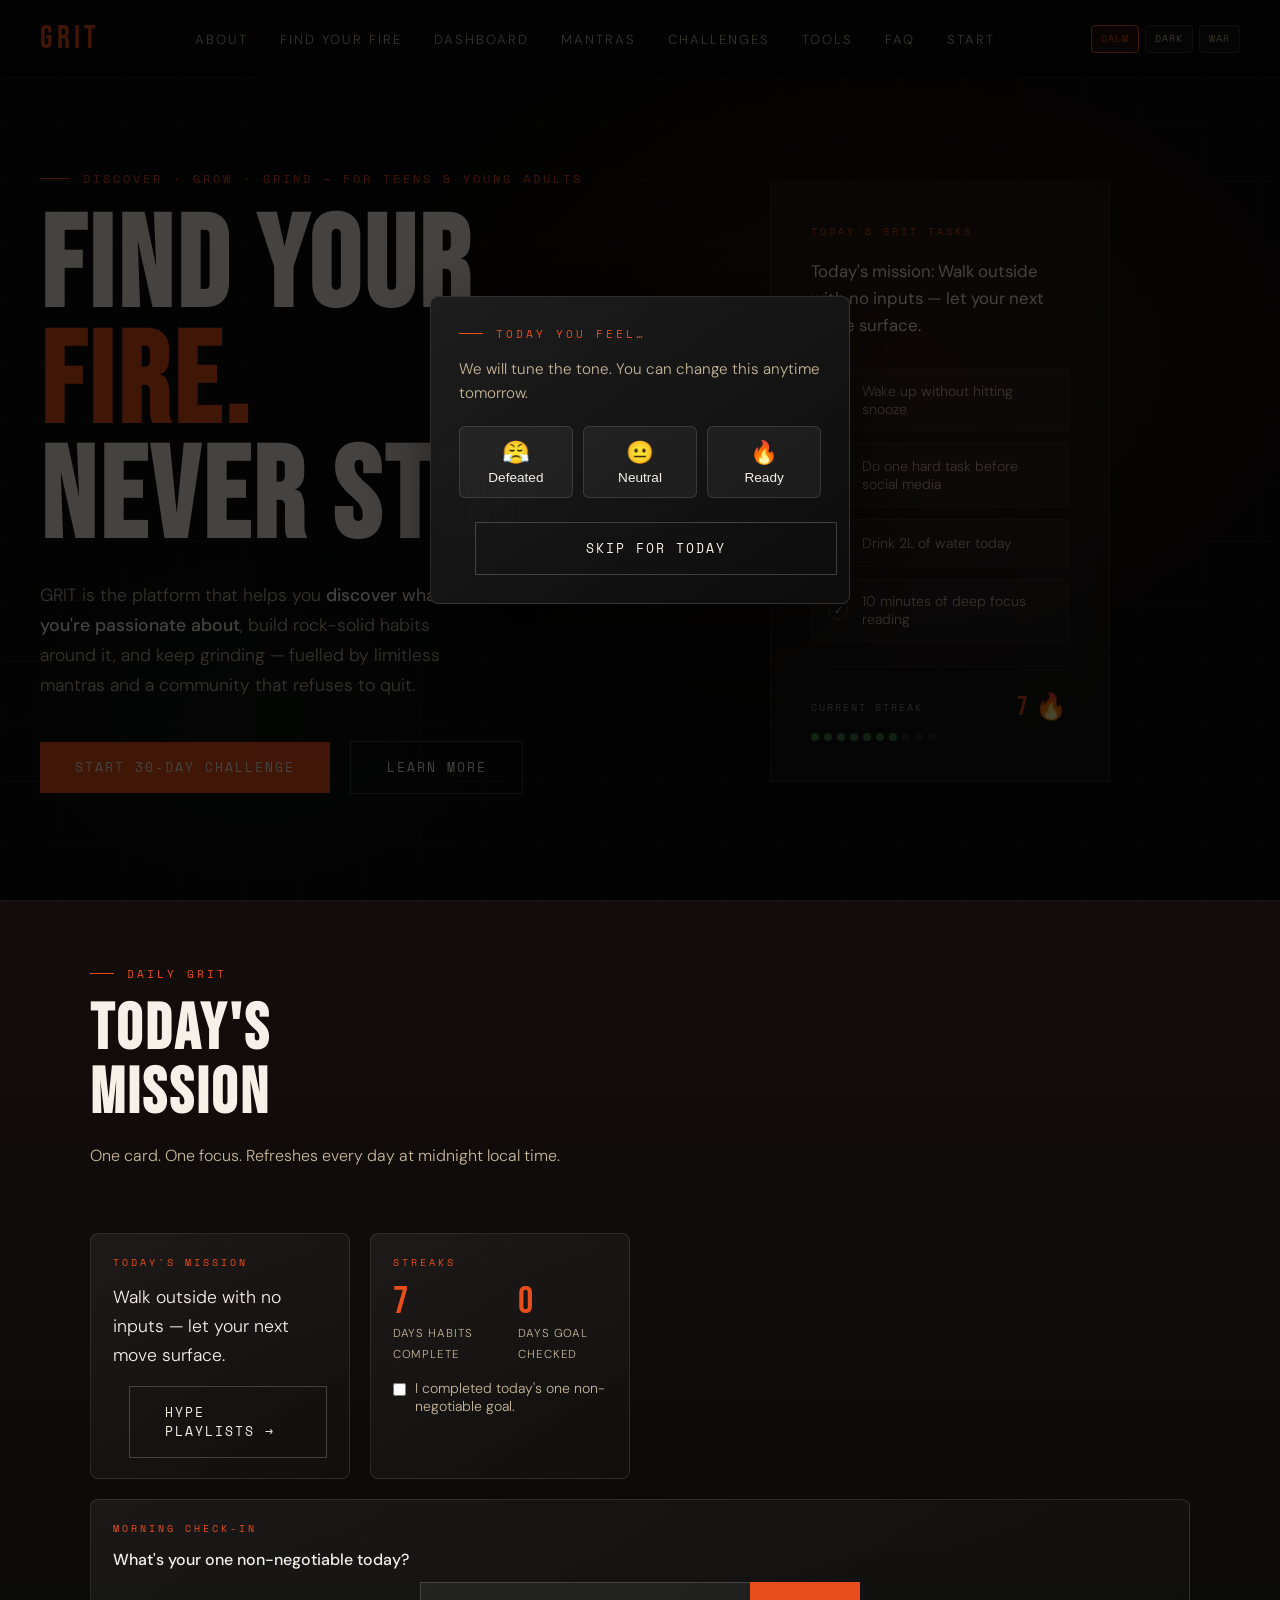
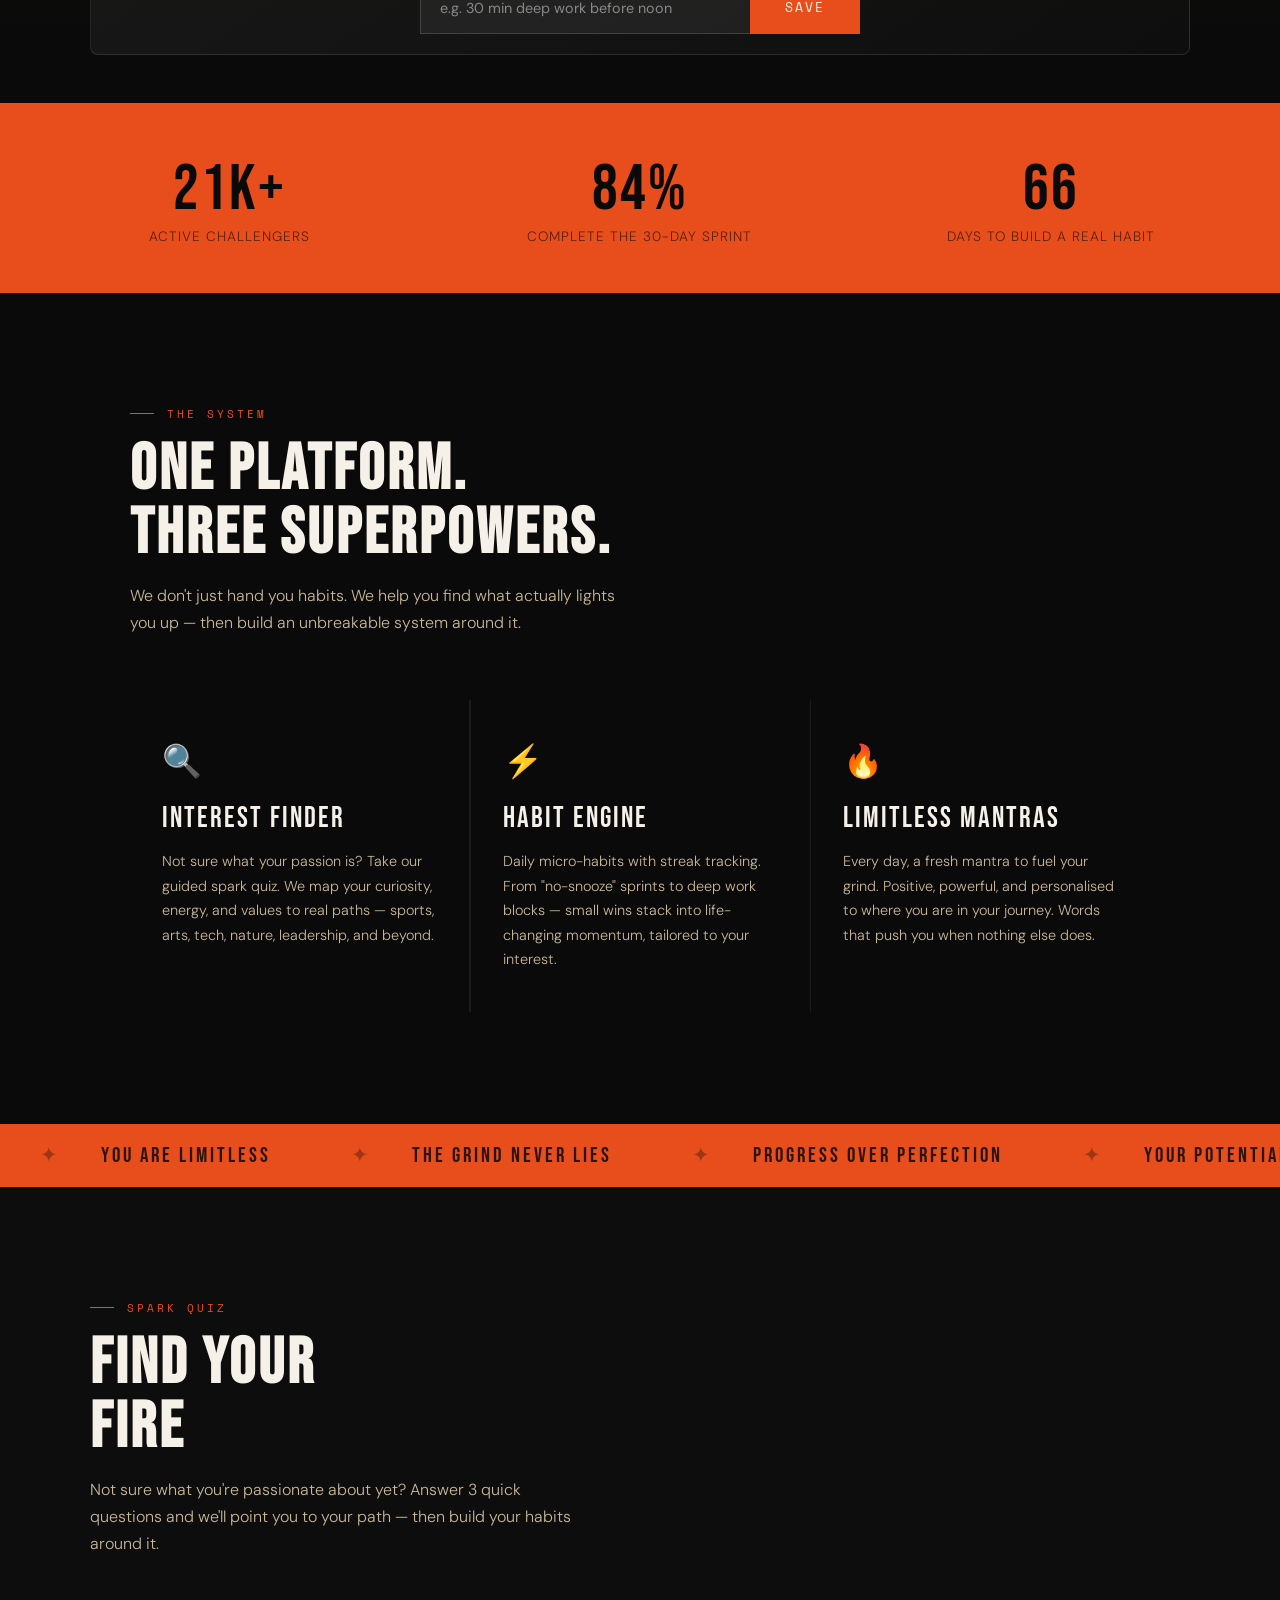
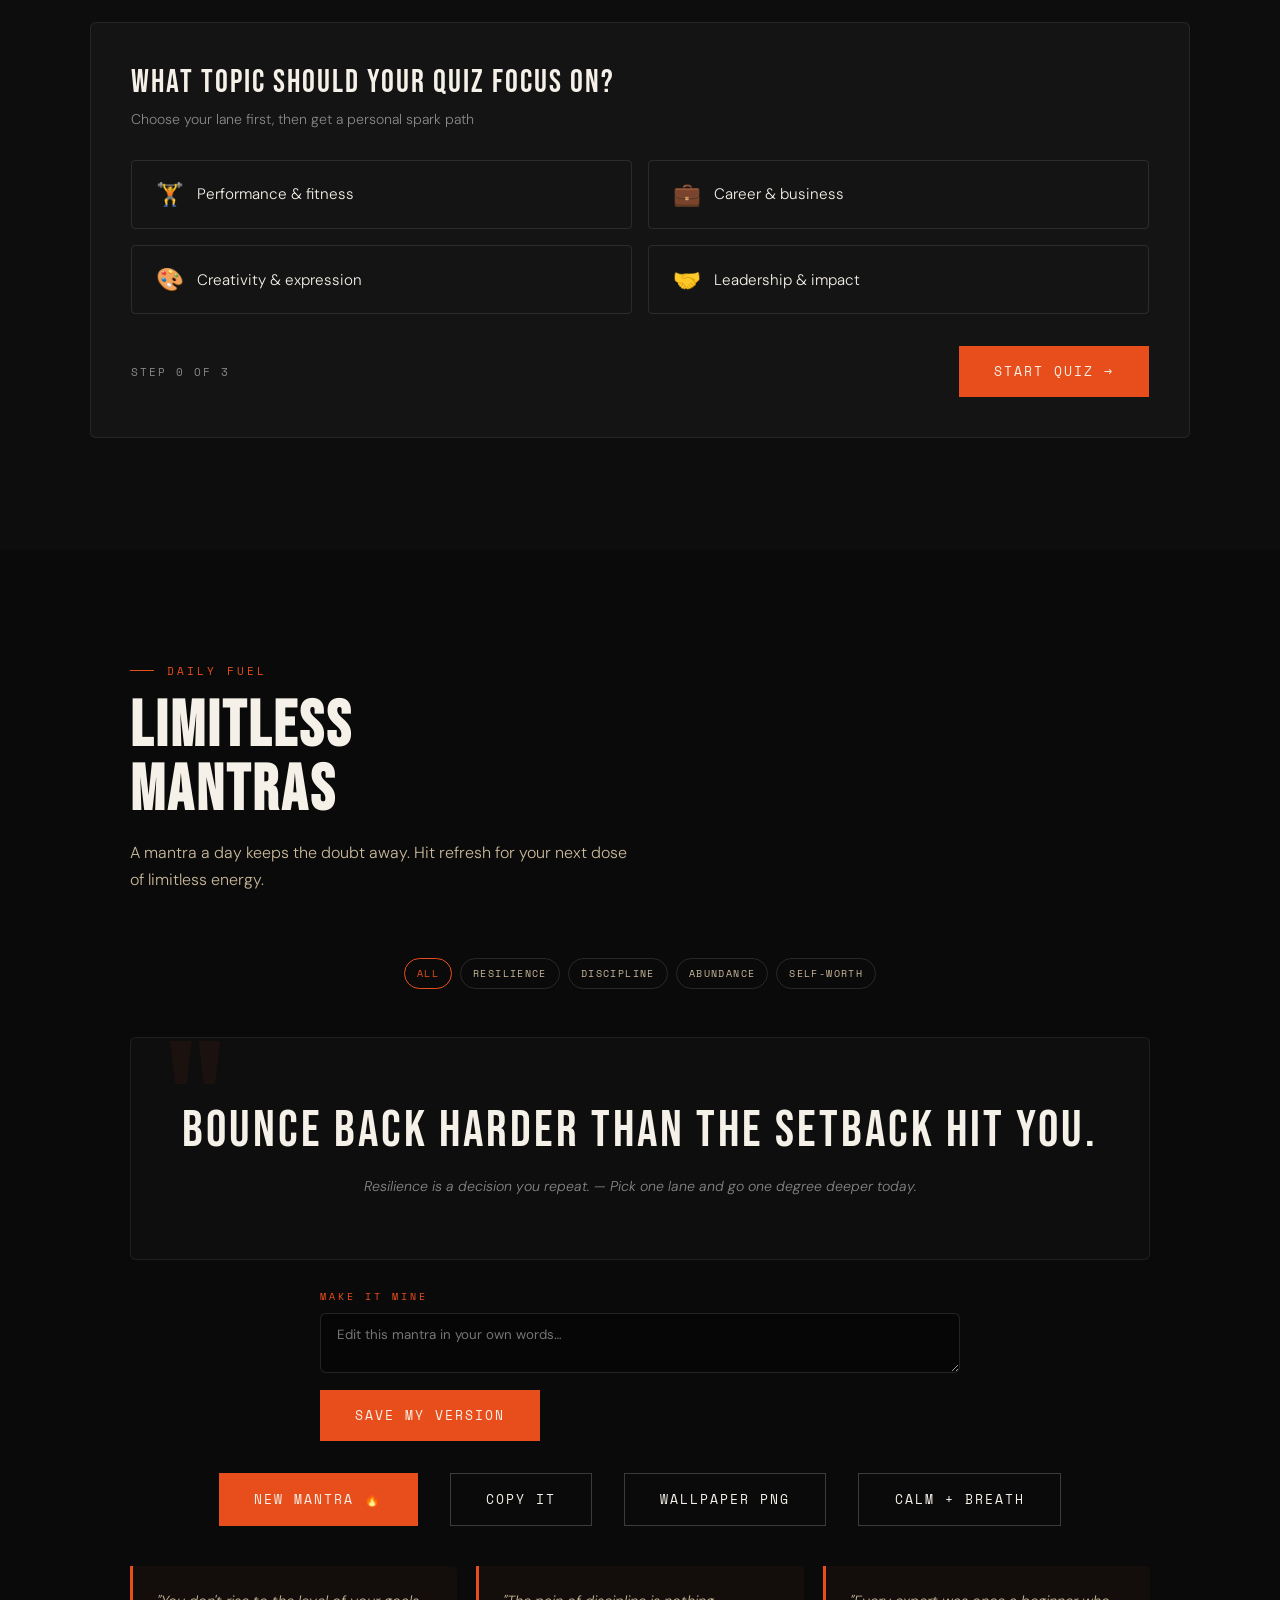
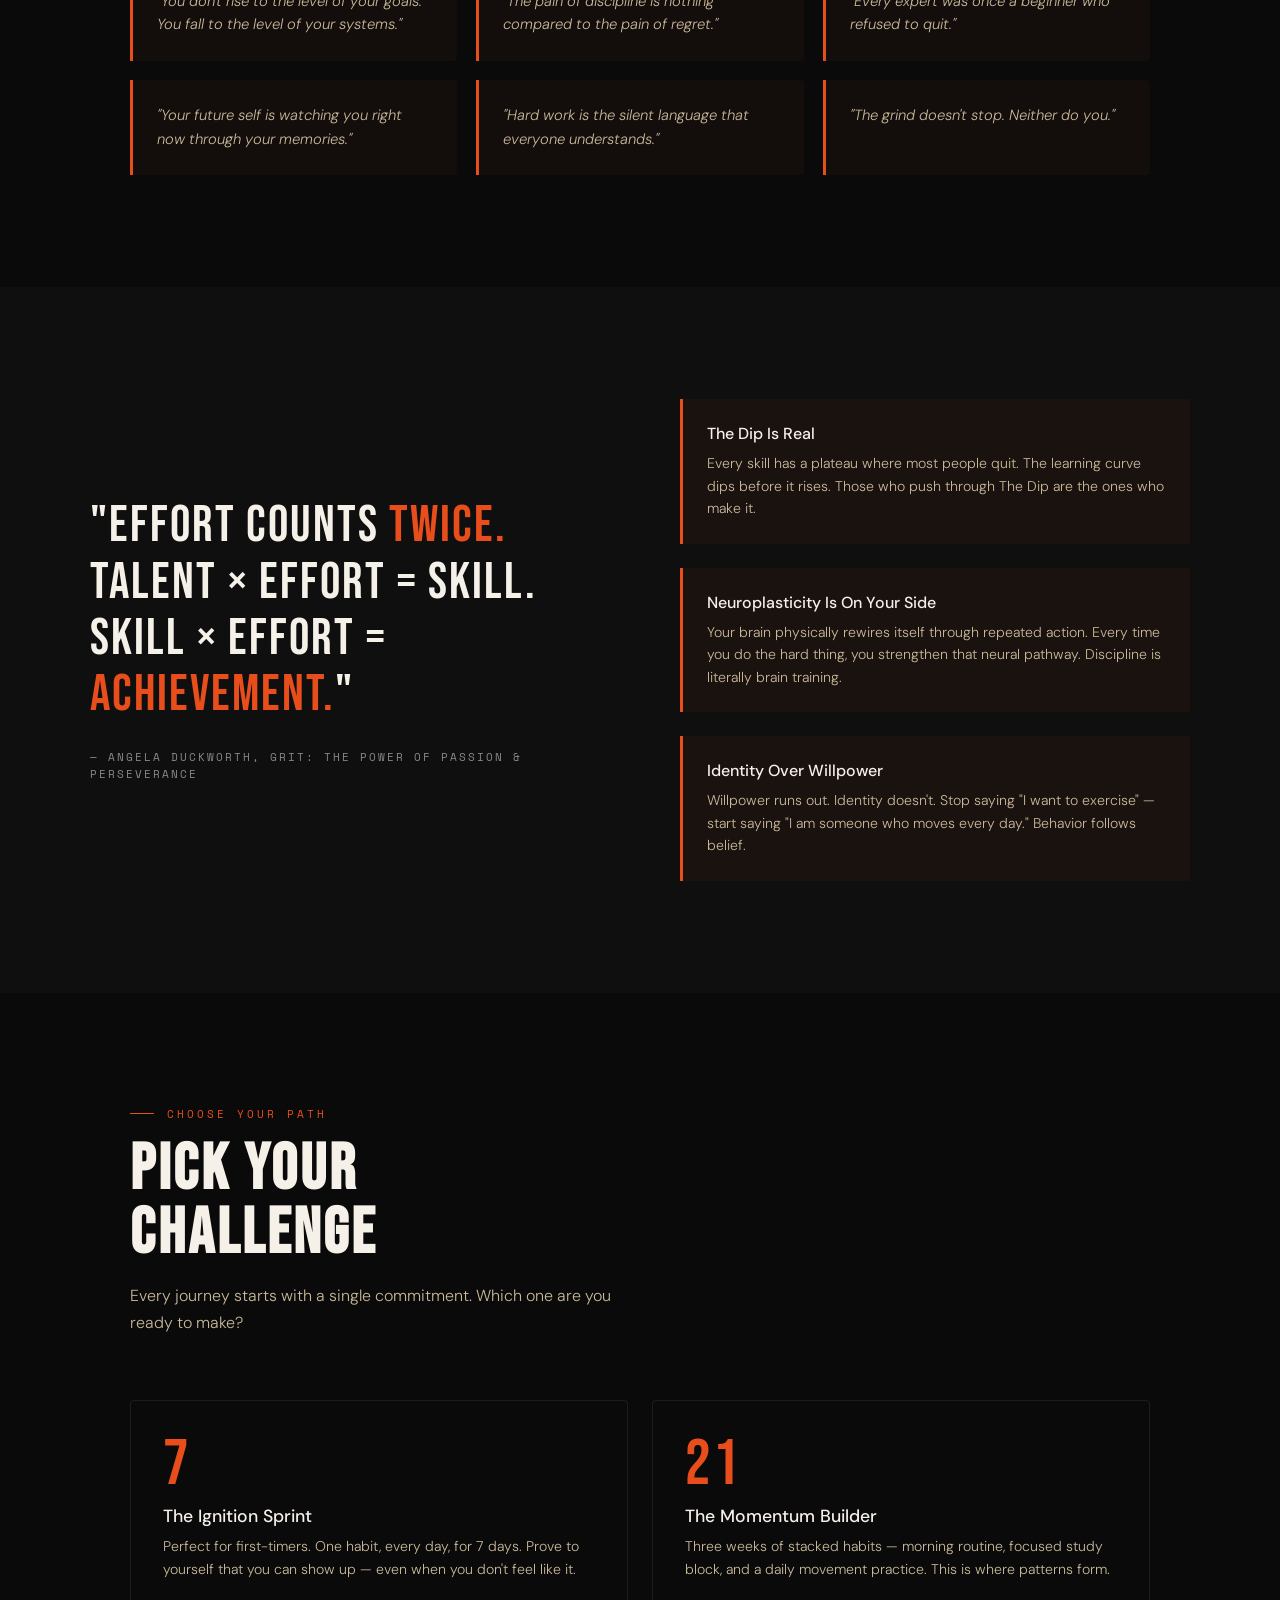
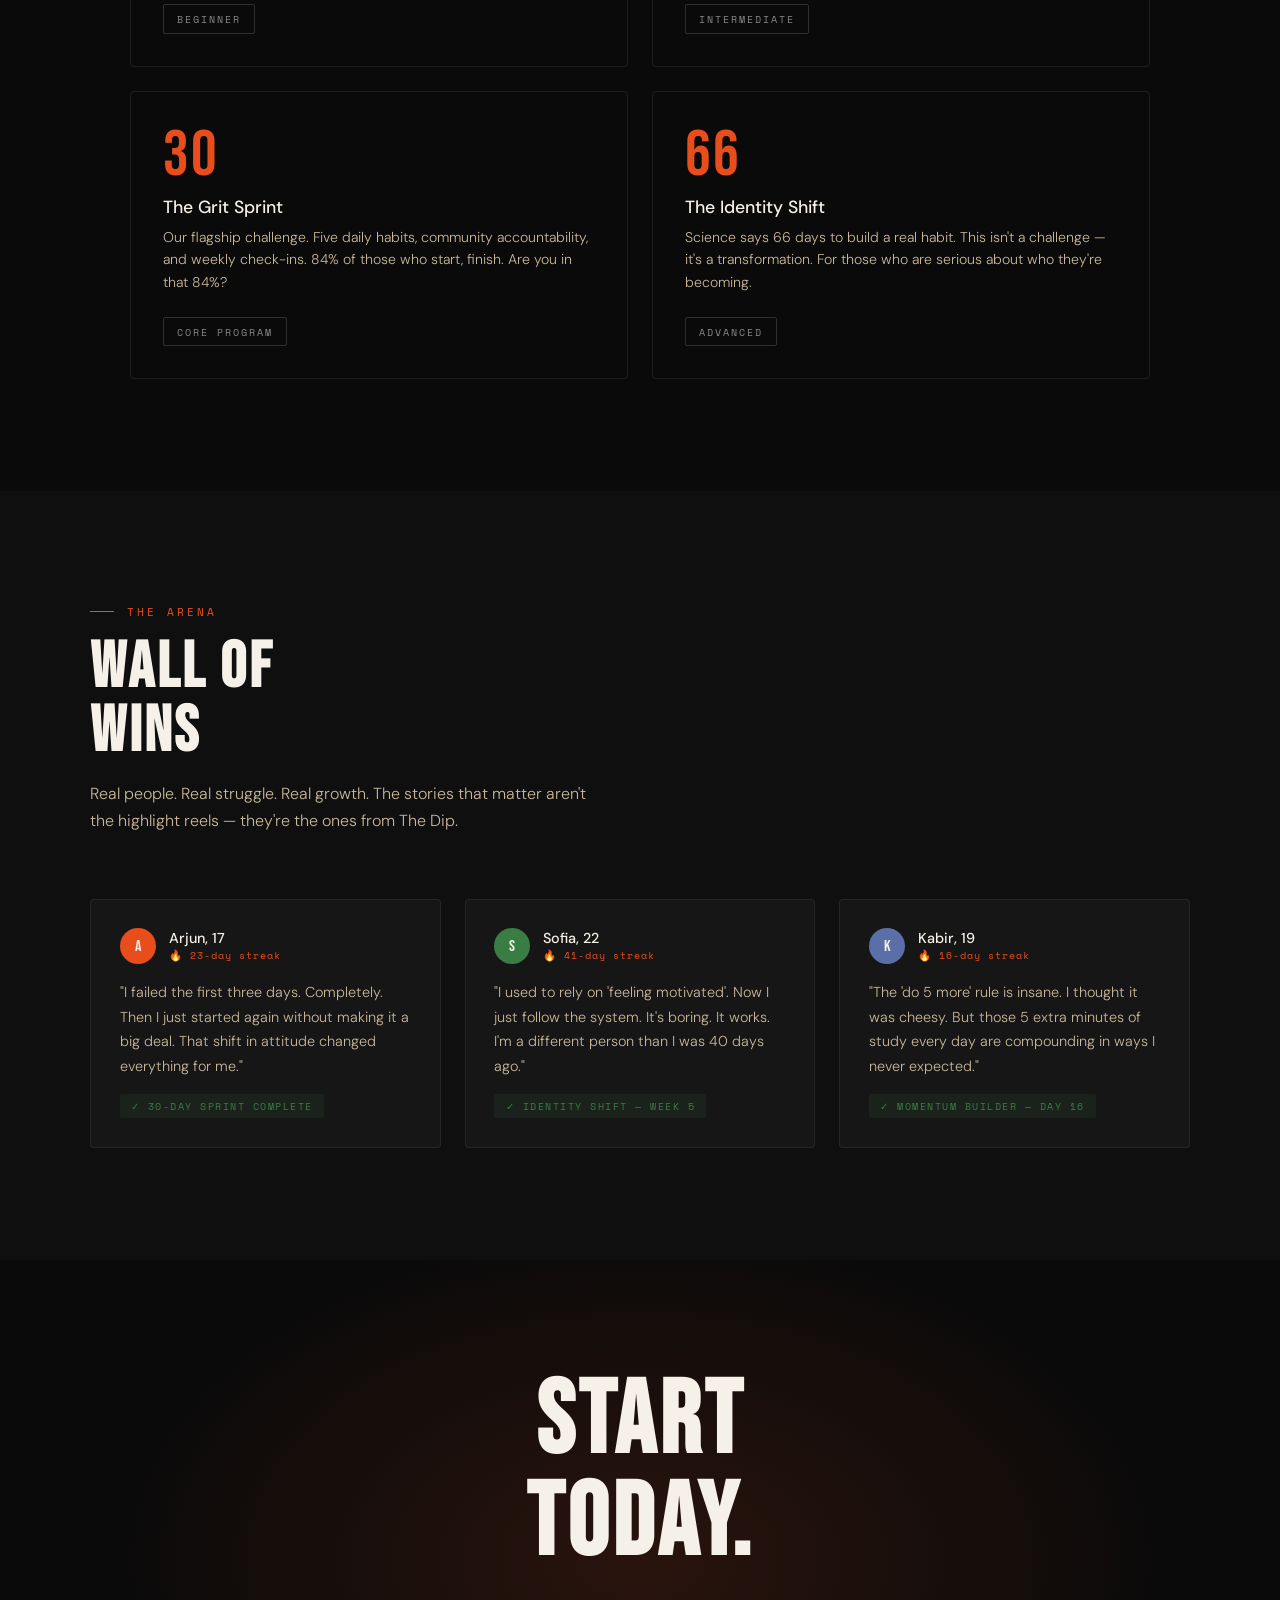
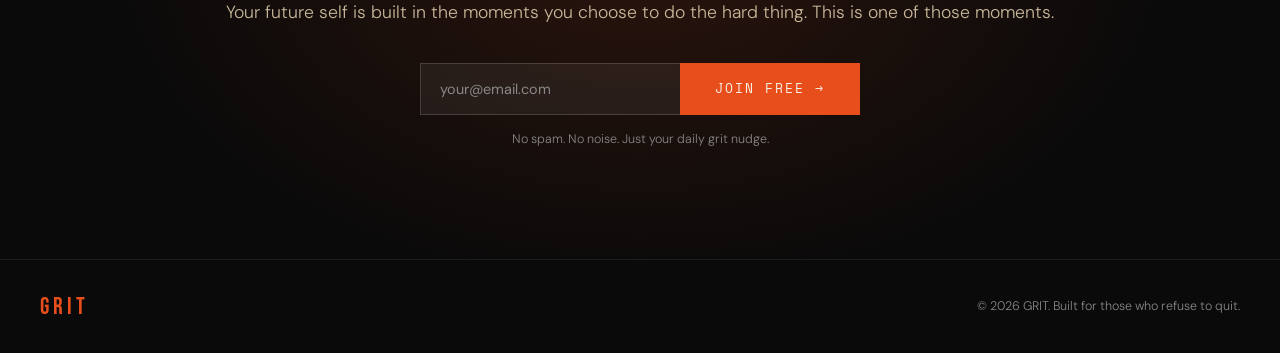
==== commit 356ec090: "version with Tools and enhancement  launched" ====
--- a/index.html
+++ b/index.html
@@ -18,6 +18,19 @@
 </head>
 <body>
 
+<div class="mood-entry-modal" id="moodEntryModal" role="dialog" aria-modal="true" aria-labelledby="moodEntryTitle" aria-hidden="true">
+  <div class="mood-entry-card">
+    <div class="section-label" id="moodEntryTitle">Today you feel…</div>
+    <p class="mood-entry-sub">We will tune the tone. You can change this anytime tomorrow.</p>
+    <div class="mood-pick-row">
+      <button type="button" class="mood-pick-btn" data-mood-pick="defeated"><span class="mood-emoji">😤</span> Defeated</button>
+      <button type="button" class="mood-pick-btn" data-mood-pick="neutral"><span class="mood-emoji">😐</span> Neutral</button>
+      <button type="button" class="mood-pick-btn" data-mood-pick="ready"><span class="mood-emoji">🔥</span> Ready</button>
+    </div>
+    <button type="button" class="btn-ghost mood-skip">Skip for today</button>
+  </div>
+</div>
+
 <!-- ══════════════════════════════════════
      NAV
 ══════════════════════════════════════ -->
@@ -26,11 +39,18 @@
   <ul class="nav-links">
     <li><a href="#pillars">About</a></li>
     <li><a href="#interests">Find Your Fire</a></li>
+    <li><a href="#daily-grit">Dashboard</a></li>
     <li><a href="#mantras">Mantras</a></li>
     <li><a href="#challenge">Challenges</a></li>
+    <li><a href="tools.html">Tools</a></li>
     <li><a href="faq.html">FAQ</a></li>
     <li><a href="#cta">Start</a></li>
   </ul>
+  <div class="nav-theme-toggle" id="themeToggle" aria-label="Theme">
+    <button type="button" class="theme-chip" data-theme-set="default">Calm</button>
+    <button type="button" class="theme-chip" data-theme-set="dark">Dark</button>
+    <button type="button" class="theme-chip" data-theme-set="war">War</button>
+  </div>
 </nav>
 
 <!-- ══════════════════════════════════════
@@ -85,6 +105,43 @@
           <span class="streak-count" id="streakCount">7 🔥</span>
         </div>
         <div class="streak-dots" id="streakDots"></div>
+      </div>
+    </div>
+  </div>
+</section>
+
+<!-- ══════════════════════════════════════
+     DAILY GRIT DASHBOARD
+══════════════════════════════════════ -->
+<section id="daily-grit">
+  <div class="dashboard-inner">
+    <div class="section-label">Daily Grit</div>
+    <h2 class="section-title">TODAY'S<br>MISSION</h2>
+    <p class="section-sub">One card. One focus. Refreshes every day at midnight local time.</p>
+    <div class="dashboard-grid">
+      <div class="dashboard-card mission-card">
+        <div class="result-label">Today's mission</div>
+        <p class="dashboard-mission-text" id="dashboardMission">—</p>
+        <a href="tools.html#playlists" class="btn-ghost" style="margin-top:1rem;display:inline-block">Hype playlists →</a>
+      </div>
+      <div class="dashboard-card">
+        <div class="result-label">Streaks</div>
+        <div class="streak-pair">
+          <div><span class="streak-big" id="dashboardStreakHabits">0</span><span class="streak-caption">days habits complete</span></div>
+          <div><span class="streak-big" id="dashboardStreakGoals">0</span><span class="streak-caption">days goal checked</span></div>
+        </div>
+        <label class="daily-goal-check">
+          <input type="checkbox" id="dailyGoalCheckbox" />
+          <span>I completed today's one non-negotiable goal.</span>
+        </label>
+      </div>
+      <div class="dashboard-card wide">
+        <div class="result-label">Morning check-in</div>
+        <p class="dashboard-prompt">What's your one non-negotiable today?</p>
+        <div class="cta-input-row">
+          <input class="cta-input" type="text" id="nonNegotiableInput" placeholder="e.g. 30 min deep work before noon" />
+          <button type="button" class="btn-primary" id="nonNegotiableSave" style="white-space:nowrap">Save</button>
+        </div>
       </div>
     </div>
   </div>
@@ -265,15 +322,30 @@
   <h2 class="section-title">LIMITLESS<br>MANTRAS</h2>
   <p class="section-sub">A mantra a day keeps the doubt away. Hit refresh for your next dose of limitless energy.</p>
 
+  <div class="mantra-cat-row" id="mantraCategoryChips">
+    <button type="button" class="mantra-chip active" data-mantra-cat="all">All</button>
+    <button type="button" class="mantra-chip" data-mantra-cat="resilience">Resilience</button>
+    <button type="button" class="mantra-chip" data-mantra-cat="discipline">Discipline</button>
+    <button type="button" class="mantra-chip" data-mantra-cat="abundance">Abundance</button>
+    <button type="button" class="mantra-chip" data-mantra-cat="self-worth">Self-worth</button>
+  </div>
+
   <div class="mantra-display">
     <div class="mantra-text" id="mantraText">YOUR ONLY COMPETITION IS WHO YOU WERE YESTERDAY.</div>
     <div class="mantra-sub"  id="mantraSub">On days it feels impossible — this is the truth.</div>
   </div>
 
+  <div class="mantra-personal-block">
+    <label class="result-label" for="mantraPersonalInput">Make it mine</label>
+    <textarea id="mantraPersonalInput" class="mantra-personal-ta" rows="2" placeholder="Edit this mantra in your own words…"></textarea>
+    <button type="button" class="btn-primary" onclick="savePersonalMantra()">Save my version</button>
+  </div>
+
   <div class="mantra-controls">
     <button class="btn-primary" onclick="nextMantra()">New Mantra 🔥</button>
     <button class="btn-ghost"   onclick="copyMantra()">Copy It</button>
-    <a href="mantras-calm.html" class="btn-ghost">Explore Mantras</a>
+    <button class="btn-ghost" type="button" onclick="downloadMantraWallpaper()">Wallpaper PNG</button>
+    <a href="mantras-calm.html" class="btn-ghost">Calm + Breath</a>
   </div>
 
   <div class="mantra-grid">
@@ -461,7 +533,7 @@
 </footer>
 
 <!-- JavaScript -->
-<script src="main.js?v=20260409d"></script>
+<script src="main.js?v=20260514"></script>
 
 </body>
 </html>
--- a/styles.css
+++ b/styles.css
@@ -869,6 +869,80 @@
 .calm-banner.b1 {
   background-image: url('assets/mantra-banners/sumi-e-golden-tree.png');
 }
+.calm-banner.b2 {
+  background-image:
+    linear-gradient(160deg, rgba(18, 52, 88, 0.85), rgba(6, 16, 32, 0.92)),
+    url('assets/mantra-banners/sumi-e-golden-tree.png');
+  background-size: cover;
+  background-position: center;
+}
+.calm-banner.b3 {
+  background-image:
+    linear-gradient(160deg, rgba(62, 22, 78, 0.85), rgba(18, 8, 36, 0.92)),
+    url('assets/mantra-banners/sumi-e-golden-tree.png');
+  background-size: cover;
+  background-position: center;
+}
+.breath-pattern-grid {
+  grid-template-columns: repeat(auto-fit, minmax(200px, 1fr));
+}
+.calm-banner.b4 {
+  background-image:
+    linear-gradient(160deg, rgba(88, 16, 16, 0.85), rgba(28, 6, 6, 0.92)),
+    url('assets/mantra-banners/sumi-e-golden-tree.png');
+  background-size: cover;
+  background-position: center;
+}
+.breath-pattern-grid .calm-banner[data-label]::after {
+  content: attr(data-label);
+  position: absolute;
+  bottom: 12px;
+  left: 12px;
+  z-index: 2;
+  font-family: 'Space Mono', monospace;
+  font-size: 0.62rem;
+  letter-spacing: 0.14em;
+  color: #f0f4ff;
+  text-shadow: 0 1px 4px rgba(0,0,0,0.6);
+}
+
+#breathHistoryList.breath-hist-list {
+  list-style: none;
+  padding: 0;
+  margin: 0;
+  max-height: 200px;
+  overflow-y: auto;
+}
+#breathHistoryList .breath-hist-row {
+  display: grid;
+  grid-template-columns: 7.5rem 1fr auto;
+  gap: 0.75rem;
+  align-items: baseline;
+  padding: 0.5rem 0.35rem;
+  border-bottom: 1px solid rgba(255,255,255,0.06);
+  font-size: 0.84rem;
+  color: var(--white);
+}
+#breathHistoryList .breath-hist-date {
+  font-family: 'Space Mono', monospace;
+  font-size: 0.68rem;
+  letter-spacing: 0.06em;
+  color: #c9b89a;
+}
+#breathHistoryList .breath-hist-pattern {
+  color: #dce4ed;
+}
+#breathHistoryList .breath-hist-dur {
+  font-family: 'Space Mono', monospace;
+  font-size: 0.68rem;
+  color: var(--orange);
+  text-align: right;
+}
+#breathHistoryList .breath-hist-empty {
+  color: var(--sand);
+  font-size: 0.88rem;
+  padding: 0.35rem 0;
+}
 
 .calm-section {
   max-width: 1100px;
@@ -1018,9 +1092,17 @@
   transform: scale(1.02);
   box-shadow: 0 0 52px rgba(34,199,172,0.34);
 }
-.breath-panel.exhale .breath-circle {
-  transform: scale(0.84);
-  box-shadow: 0 0 24px rgba(34,199,172,0.14);
+.breath-panel.hold .breath-circle {
+  transform: scale(0.92);
+  box-shadow: 0 0 30px rgba(120, 180, 255, 0.2);
+}
+.breath-panel.power-in .breath-circle {
+  transform: scale(1.04);
+  transition: transform 0.45s ease;
+}
+.breath-panel.power-out .breath-circle {
+  transform: scale(0.86);
+  transition: transform 0.45s ease;
 }
 .breath-phase {
   font-family: 'Bebas Neue', sans-serif;
@@ -1598,3 +1680,373 @@
   .join-title { font-size: clamp(2.5rem, 15vw, 4.2rem); letter-spacing: 2px; }
   .join-glass-form { padding: 1rem; }
 }
+
+/* ── THEME: DARK / WAR ── */
+html[data-theme="dark"] {
+  --black: #050508;
+  --white: #ece8e1;
+  --cream: #d8d2c8;
+  --orange: #c45c32;
+  --orange-dim: #9a4524;
+  --green: #4a8a6a;
+  --sand: #9a9a9a;
+}
+html[data-theme="dark"] .hero-bg {
+  filter: saturate(0.85) brightness(0.92);
+}
+html[data-theme="war"] {
+  --black: #140202;
+  --white: #ffe8e8;
+  --cream: #ffd4d4;
+  --orange: #ff2a2a;
+  --orange-dim: #c41a1a;
+  --green: #8b2a2a;
+  --sand: #ff9a9a;
+}
+html[data-theme="war"] .hero-bg {
+  background:
+    radial-gradient(ellipse 60% 50% at 70% 20%, rgba(255, 40, 40, 0.35) 0%, transparent 65%),
+    radial-gradient(ellipse 50% 40% at 20% 80%, rgba(120, 0, 0, 0.45) 0%, transparent 60%);
+}
+@media (prefers-reduced-motion: reduce) {
+  html[data-theme="war"] .hero-bg { filter: none; }
+}
+
+.nav-theme-toggle {
+  display: flex;
+  flex-wrap: wrap;
+  gap: 0.35rem;
+  align-items: center;
+}
+.theme-chip {
+  font-family: 'Space Mono', monospace;
+  font-size: 0.62rem;
+  letter-spacing: 0.12em;
+  text-transform: uppercase;
+  padding: 0.35rem 0.55rem;
+  border-radius: 4px;
+  border: 1px solid rgba(255,255,255,0.15);
+  background: rgba(255,255,255,0.04);
+  color: var(--sand);
+  cursor: pointer;
+}
+.theme-chip:hover { color: var(--white); border-color: rgba(255,255,255,0.28); }
+.theme-chip.active {
+  border-color: var(--orange);
+  color: var(--orange);
+  background: rgba(232, 78, 27, 0.12);
+}
+html[data-theme="dark"] .theme-chip.active,
+html[data-theme="war"] .theme-chip.active {
+  background: rgba(255, 74, 42, 0.18);
+}
+
+/* Mood entry */
+.mood-entry-modal {
+  position: fixed;
+  inset: 0;
+  z-index: 99980;
+  background: rgba(0,0,0,0.72);
+  display: none;
+  align-items: center;
+  justify-content: center;
+  padding: 1.5rem;
+  pointer-events: auto;
+}
+.mood-entry-modal.open { display: flex; }
+.mood-entry-card {
+  max-width: 420px;
+  width: 100%;
+  position: relative;
+  z-index: 1;
+  pointer-events: auto;
+  background: linear-gradient(145deg, rgba(30,30,30,0.98), rgba(12,12,12,0.98));
+  border: 1px solid rgba(255,255,255,0.12);
+  border-radius: 8px;
+  padding: 1.75rem;
+  box-shadow: 0 24px 80px rgba(0,0,0,0.55);
+}
+.mood-entry-sub { color: var(--sand); font-size: 0.95rem; line-height: 1.55; margin-bottom: 1.25rem; }
+.mood-pick-row {
+  display: flex;
+  flex-wrap: wrap;
+  gap: 0.65rem;
+  margin-bottom: 1rem;
+}
+.mood-pick-btn {
+  flex: 1;
+  min-width: 100px;
+  padding: 0.75rem 0.5rem;
+  border-radius: 6px;
+  border: 1px solid rgba(255,255,255,0.12);
+  background: rgba(255,255,255,0.05);
+  color: var(--white);
+  cursor: pointer;
+  font-size: 0.85rem;
+}
+.mood-pick-btn:hover { border-color: var(--orange); }
+.mood-emoji { display: block; font-size: 1.4rem; margin-bottom: 0.25rem; }
+.mood-skip { width: 100%; margin-top: 0.5rem; }
+
+body.mood-defeated #hero h1 span { color: var(--sand); }
+body.mood-ready #hero h1 span { color: var(--orange); }
+
+/* Daily dashboard */
+#daily-grit {
+  padding: 4rem 2.5rem 3rem;
+  border-top: 1px solid rgba(255,255,255,0.06);
+  background: linear-gradient(180deg, rgba(232,78,27,0.04), transparent);
+}
+.dashboard-inner { max-width: 1100px; margin: 0 auto; }
+.dashboard-grid {
+  display: grid;
+  grid-template-columns: repeat(auto-fit, minmax(260px, 1fr));
+  gap: 1.25rem;
+  margin-top: 2rem;
+}
+.dashboard-card {
+  background: linear-gradient(145deg, rgba(255,255,255,0.06), rgba(255,255,255,0.02));
+  border: 1px solid rgba(255,255,255,0.1);
+  border-radius: 8px;
+  padding: 1.25rem 1.35rem;
+}
+.dashboard-card.wide { grid-column: 1 / -1; }
+.dashboard-mission-text {
+  font-size: 1.1rem;
+  line-height: 1.65;
+  color: var(--white);
+  margin-top: 0.5rem;
+}
+.streak-pair {
+  display: flex;
+  gap: 1.5rem;
+  margin: 0.75rem 0 1rem;
+}
+.streak-big {
+  font-family: 'Bebas Neue', sans-serif;
+  font-size: 2.4rem;
+  color: var(--orange);
+  display: block;
+  line-height: 1;
+}
+.streak-caption { font-size: 0.72rem; color: var(--sand); letter-spacing: 0.08em; text-transform: uppercase; }
+.daily-goal-check {
+  display: flex;
+  align-items: flex-start;
+  gap: 0.6rem;
+  font-size: 0.88rem;
+  color: var(--sand);
+  cursor: pointer;
+}
+.daily-goal-check input { margin-top: 0.2rem; }
+.dashboard-prompt { color: var(--white); margin-bottom: 0.75rem; font-weight: 500; }
+
+/* Mantra chips + personal */
+.mantra-cat-row {
+  display: flex;
+  flex-wrap: wrap;
+  gap: 0.5rem;
+  justify-content: center;
+  margin: 1.25rem 0 0.5rem;
+}
+.mantra-chip {
+  font-family: 'Space Mono', monospace;
+  font-size: 0.62rem;
+  letter-spacing: 0.14em;
+  text-transform: uppercase;
+  padding: 0.45rem 0.75rem;
+  border-radius: 999px;
+  border: 1px solid rgba(255,255,255,0.12);
+  background: transparent;
+  color: var(--sand);
+  cursor: pointer;
+}
+.mantra-chip.active {
+  border-color: var(--orange);
+  color: var(--orange);
+}
+.mantra-personal-block {
+  max-width: 640px;
+  margin: 1.5rem auto 0;
+  text-align: left;
+}
+.mantra-personal-ta {
+  width: 100%;
+  margin: 0.5rem 0 0.75rem;
+  padding: 0.75rem 1rem;
+  border-radius: 6px;
+  border: 1px solid rgba(255,255,255,0.12);
+  background: rgba(0,0,0,0.35);
+  color: var(--white);
+  font-family: inherit;
+  resize: vertical;
+}
+
+/* Tools hub */
+body.tools-page { padding-top: 5rem; }
+.tools-hero {
+  padding: 6rem 2.5rem 2rem;
+  max-width: 900px;
+  margin: 0 auto;
+}
+.tools-nav-grid {
+  display: flex;
+  flex-wrap: wrap;
+  gap: 0.5rem;
+  margin-top: 1.25rem;
+}
+.tools-nav-grid a {
+  font-size: 0.72rem;
+  letter-spacing: 0.12em;
+  text-transform: uppercase;
+  color: var(--orange);
+  text-decoration: none;
+  border: 1px solid rgba(232,78,27,0.35);
+  padding: 0.35rem 0.65rem;
+  border-radius: 4px;
+}
+.tools-nav-grid a:hover { background: rgba(232,78,27,0.12); }
+.tools-section {
+  max-width: 900px;
+  margin: 0 auto;
+  padding: 2.5rem 1.5rem 3rem;
+  border-top: 1px solid rgba(255,255,255,0.06);
+}
+.tools-card {
+  background: linear-gradient(145deg, rgba(255,255,255,0.06), rgba(255,255,255,0.02));
+  border: 1px solid rgba(255,255,255,0.1);
+  border-radius: 8px;
+  padding: 1.25rem;
+  margin-top: 1rem;
+}
+.tools-tabs { display: flex; flex-wrap: wrap; gap: 0.5rem; margin-bottom: 1rem; }
+.tools-tab {
+  font-family: 'Space Mono', monospace;
+  font-size: 0.65rem;
+  letter-spacing: 0.12em;
+  text-transform: uppercase;
+  padding: 0.4rem 0.75rem;
+  border: 1px solid rgba(255,255,255,0.12);
+  background: transparent;
+  color: var(--sand);
+  cursor: pointer;
+  border-radius: 4px;
+}
+.tools-tab.active { border-color: var(--orange); color: var(--orange); }
+.tools-panel[hidden] { display: none; }
+.playlist-frame-wrap {
+  position: relative;
+  padding-bottom: 56.25%;
+  height: 0;
+  overflow: hidden;
+  border-radius: 8px;
+  border: 1px solid rgba(255,255,255,0.1);
+  margin-top: 0.75rem;
+}
+.playlist-frame-wrap iframe {
+  position: absolute;
+  top: 0; left: 0;
+  width: 100%;
+  height: 100%;
+  border: 0;
+}
+.ritual-steps { list-style: none; padding: 0; margin: 0; }
+.ritual-steps li {
+  display: flex;
+  align-items: flex-start;
+  gap: 0.65rem;
+  padding: 0.5rem 0;
+  border-bottom: 1px solid rgba(255,255,255,0.06);
+  color: var(--sand);
+}
+.five-sec-display {
+  font-family: 'Bebas Neue', sans-serif;
+  font-size: clamp(4rem, 18vw, 8rem);
+  text-align: center;
+  color: var(--orange);
+  line-height: 1;
+  margin: 1rem 0;
+}
+.quiz-likert {
+  display: flex;
+  flex-wrap: wrap;
+  gap: 0.35rem;
+  margin: 0.5rem 0 1rem;
+}
+.quiz-likert button {
+  flex: 1;
+  min-width: 36px;
+  padding: 0.45rem;
+  border-radius: 4px;
+  border: 1px solid rgba(255,255,255,0.12);
+  background: rgba(0,0,0,0.25);
+  color: var(--white);
+  cursor: pointer;
+  font-size: 0.8rem;
+}
+.quiz-likert button.selected { border-color: var(--orange); color: var(--orange); }
+.hof-grid { display: grid; gap: 1rem; margin-top: 1rem; }
+.hof-card {
+  border: 1px solid rgba(255,255,255,0.1);
+  border-radius: 8px;
+  padding: 1rem;
+  background: rgba(0,0,0,0.2);
+}
+.hof-card h3 { margin: 0 0 0.35rem; font-size: 1rem; color: var(--white); }
+.quote-columns {
+  display: grid;
+  grid-template-columns: 1fr 1fr;
+  gap: 1rem;
+}
+@media (max-width: 700px) {
+  .quote-columns { grid-template-columns: 1fr; }
+}
+.quote-list { margin: 0; padding-left: 1.1rem; color: var(--sand); font-size: 0.9rem; }
+.quote-list li { margin-bottom: 0.5rem; }
+.onepct-chart {
+  width: 100%;
+  height: 180px;
+  margin-top: 1rem;
+  border-radius: 6px;
+  background: rgba(0,0,0,0.25);
+}
+.wall-post {
+  border-bottom: 1px solid rgba(255,255,255,0.08);
+  padding: 0.75rem 0;
+  display: flex;
+  justify-content: space-between;
+  gap: 1rem;
+  align-items: flex-start;
+}
+.wall-post small { color: var(--sand); display: block; margin-top: 0.25rem; }
+.challenge-runner-days {
+  display: flex;
+  flex-wrap: wrap;
+  gap: 0.35rem;
+  margin: 0.75rem 0;
+}
+.challenge-runner-days button {
+  min-width: 2.5rem;
+  padding: 0.35rem 0.5rem;
+  border-radius: 4px;
+  border: 1px solid rgba(255,255,255,0.12);
+  background: transparent;
+  color: var(--sand);
+  cursor: pointer;
+}
+.challenge-runner-days button.done { border-color: var(--green); color: var(--green); }
+.challenge-runner-days button.current { border-color: var(--orange); color: var(--orange); }
+.cert-print {
+  max-width: 600px;
+  margin: 1rem auto;
+  padding: 2rem;
+  border: 2px solid var(--orange);
+  text-align: center;
+  background: #fff;
+  color: #111;
+}
+@media print {
+  body * { visibility: hidden; }
+  #certPrintArea, #certPrintArea * { visibility: visible; }
+  #certPrintArea { position: absolute; left: 0; top: 0; width: 100%; }
+}
